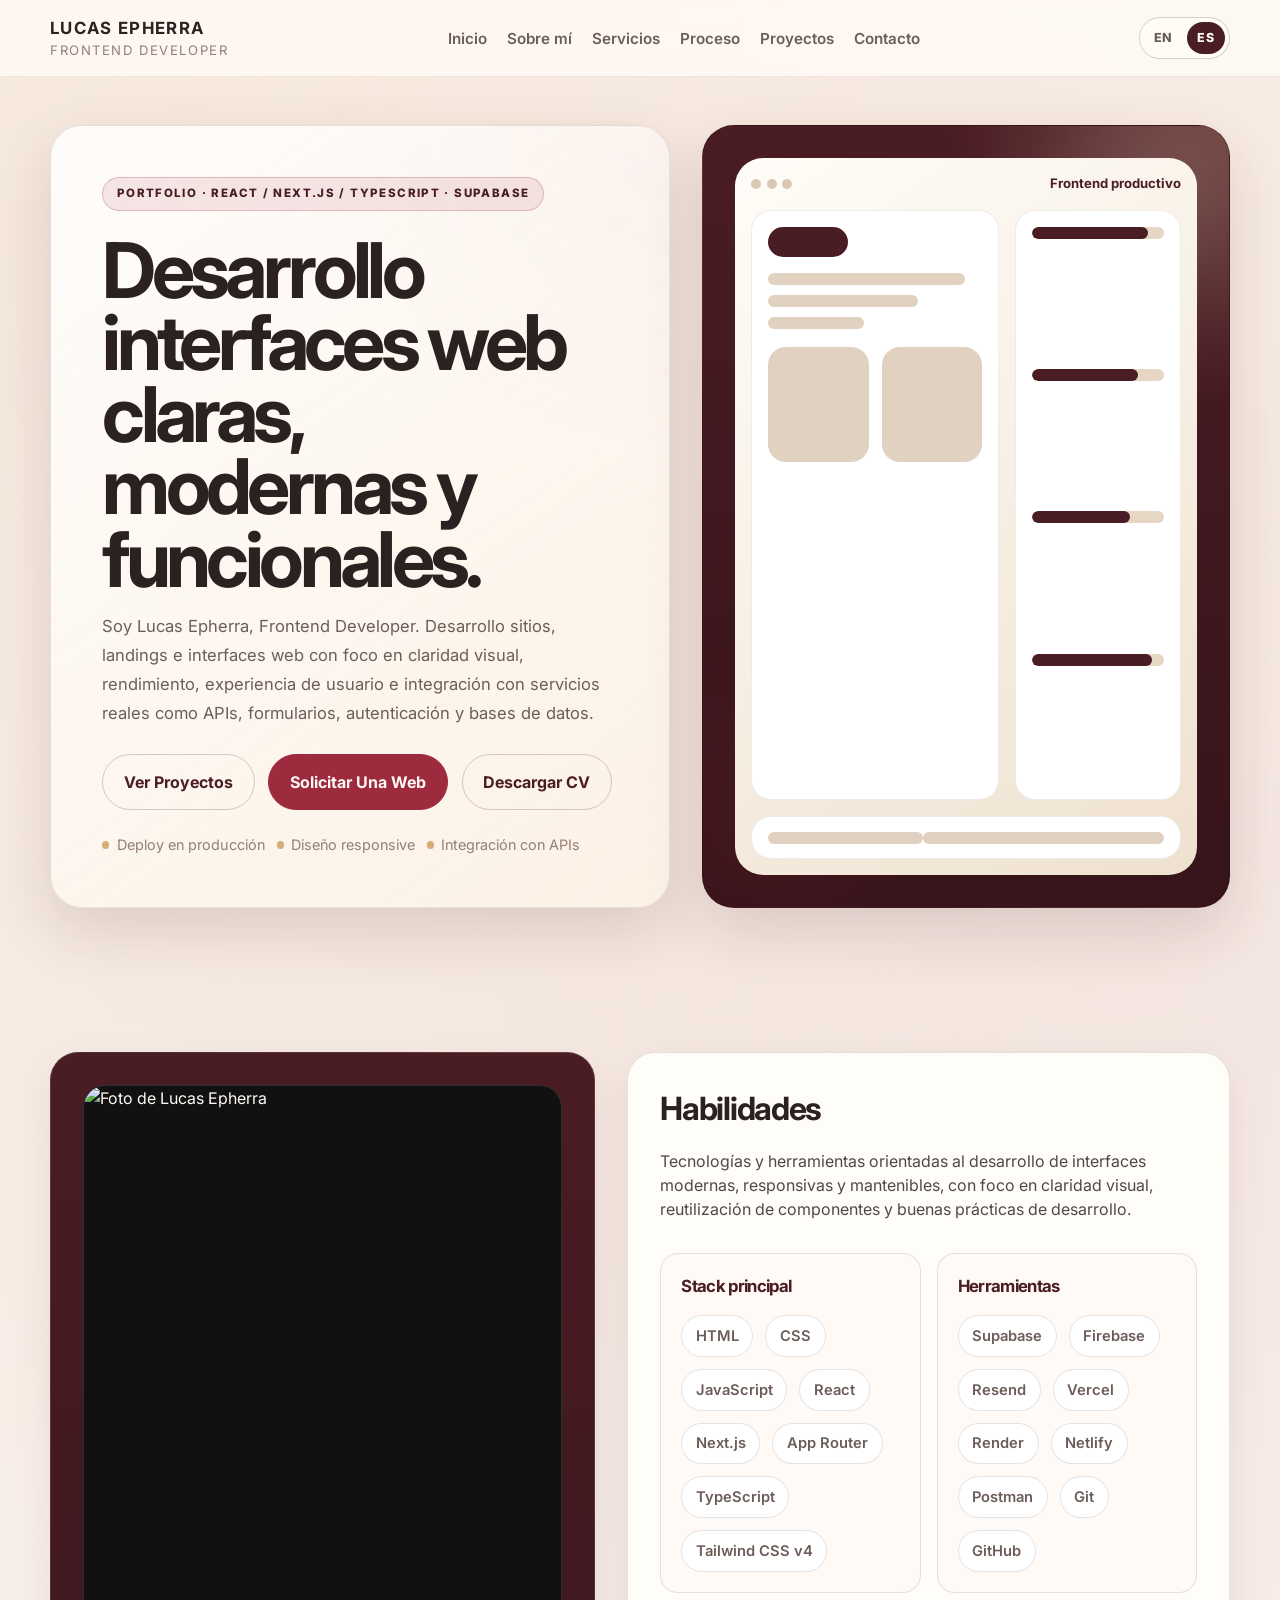
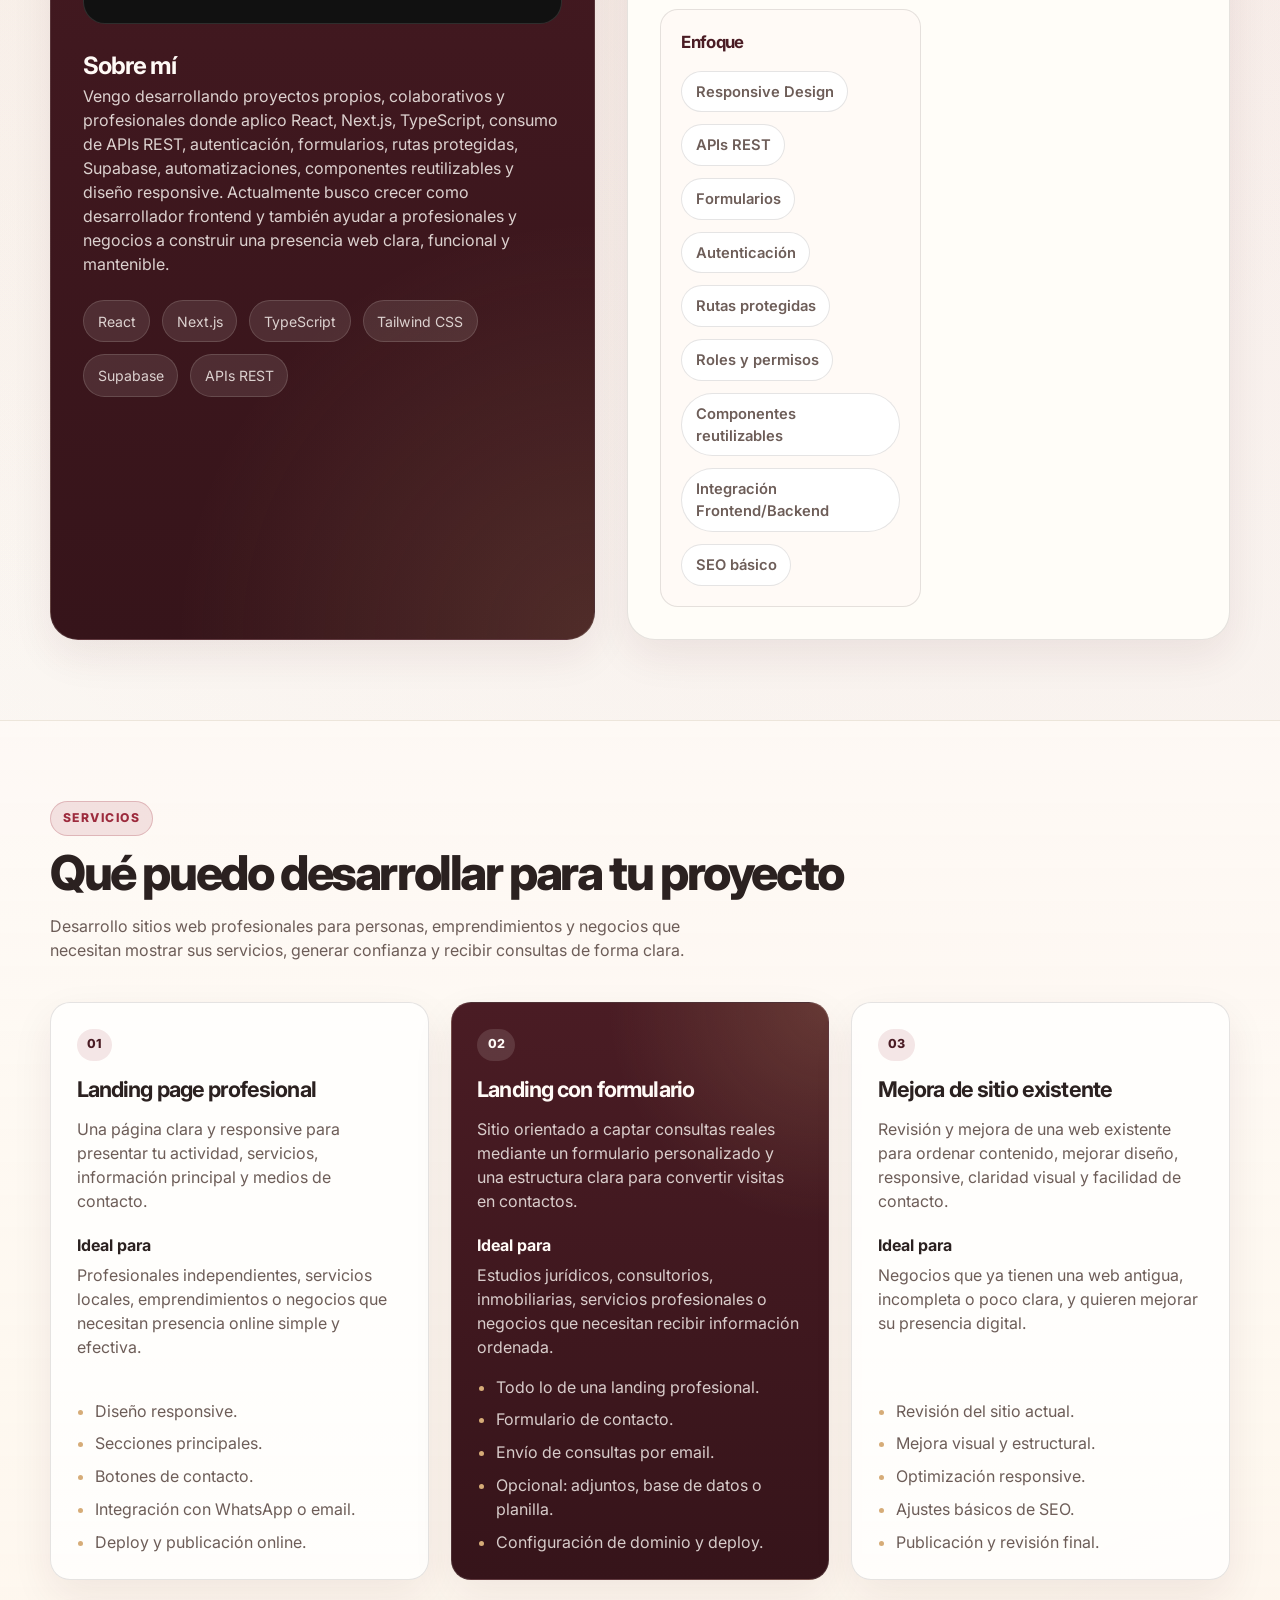
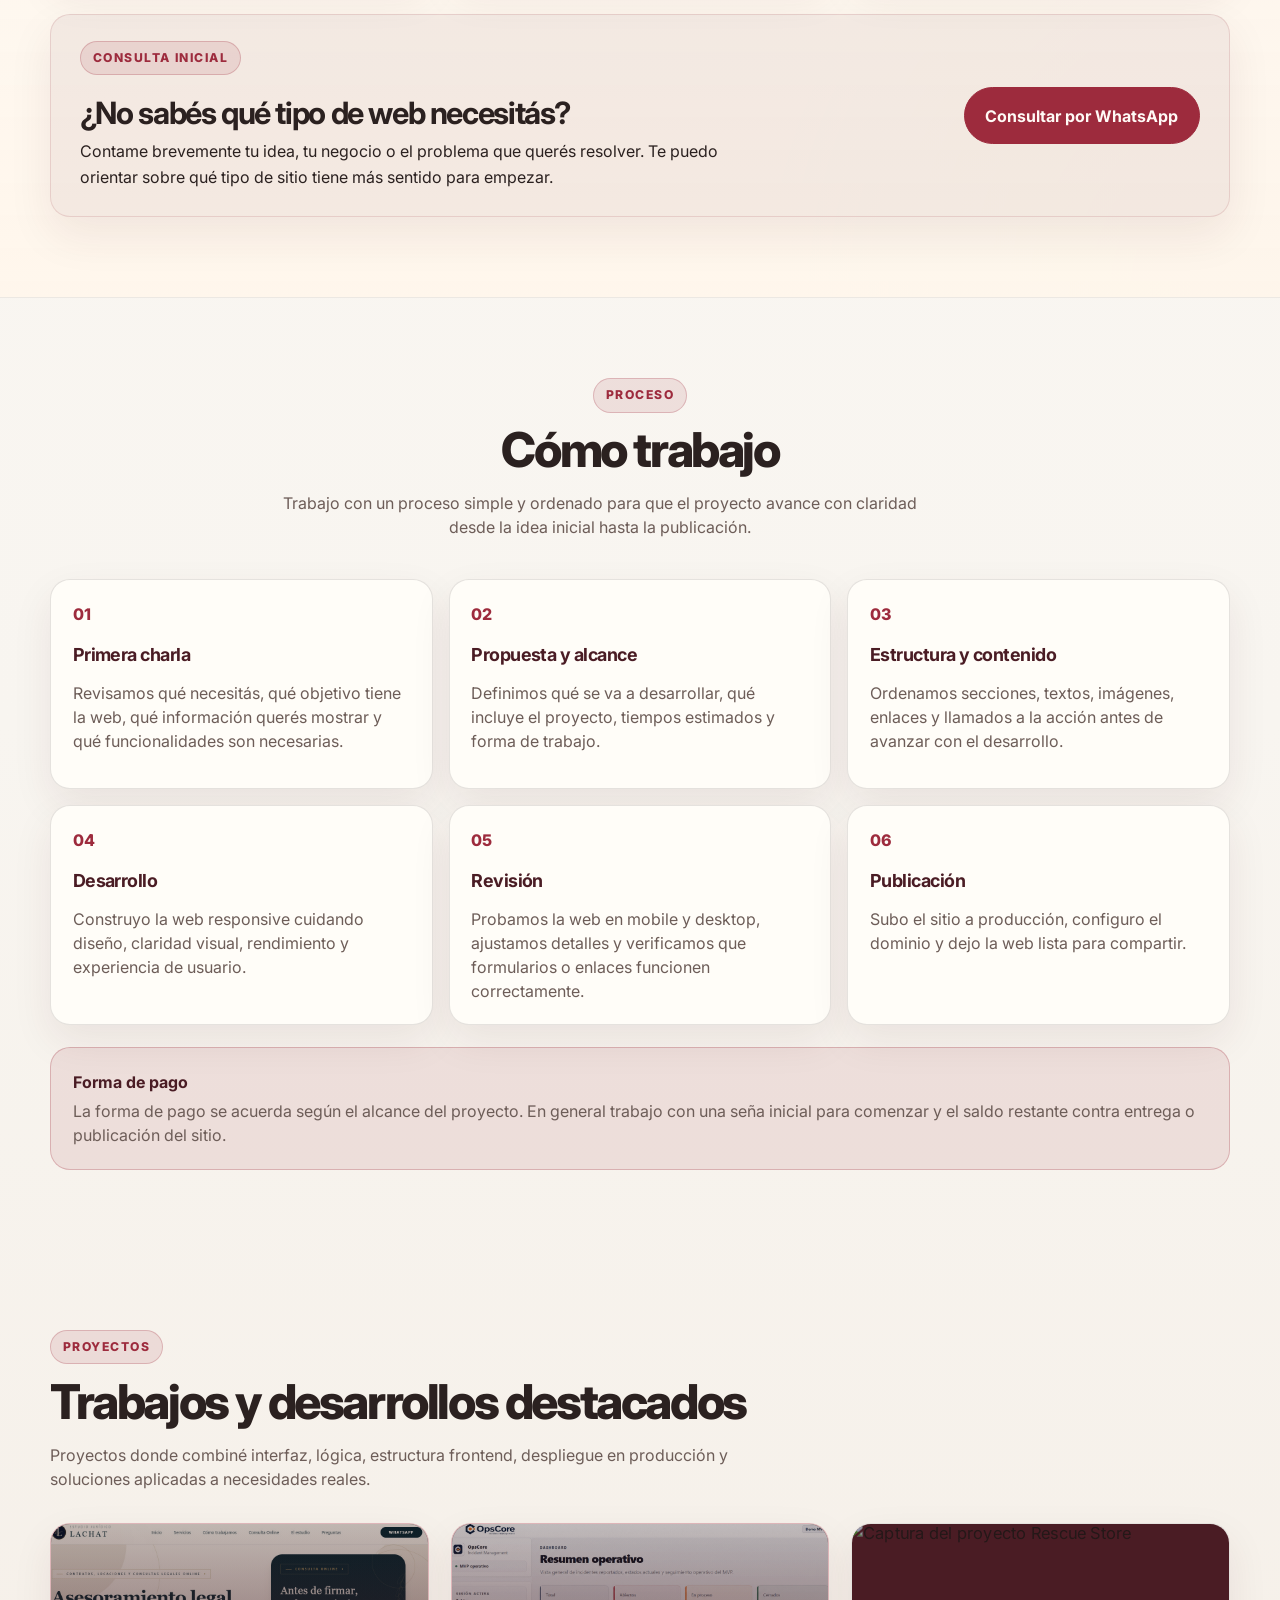
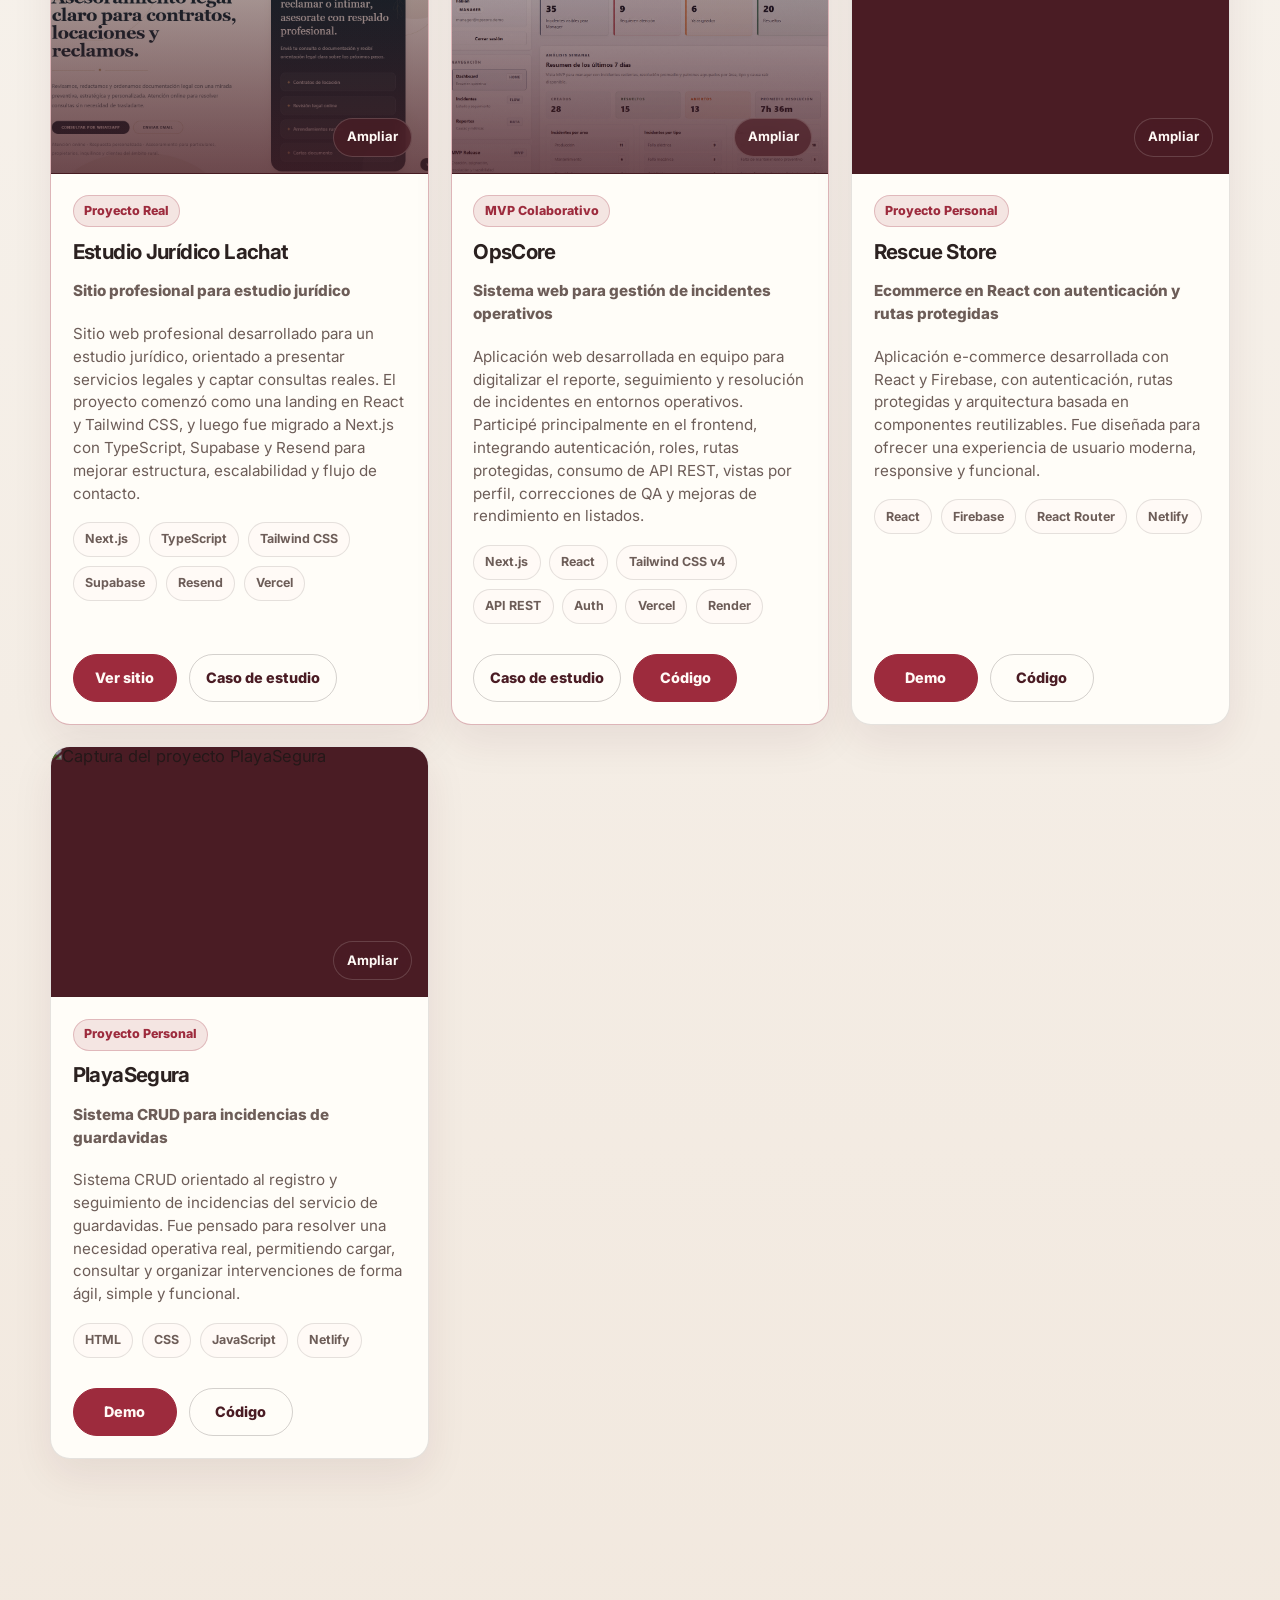
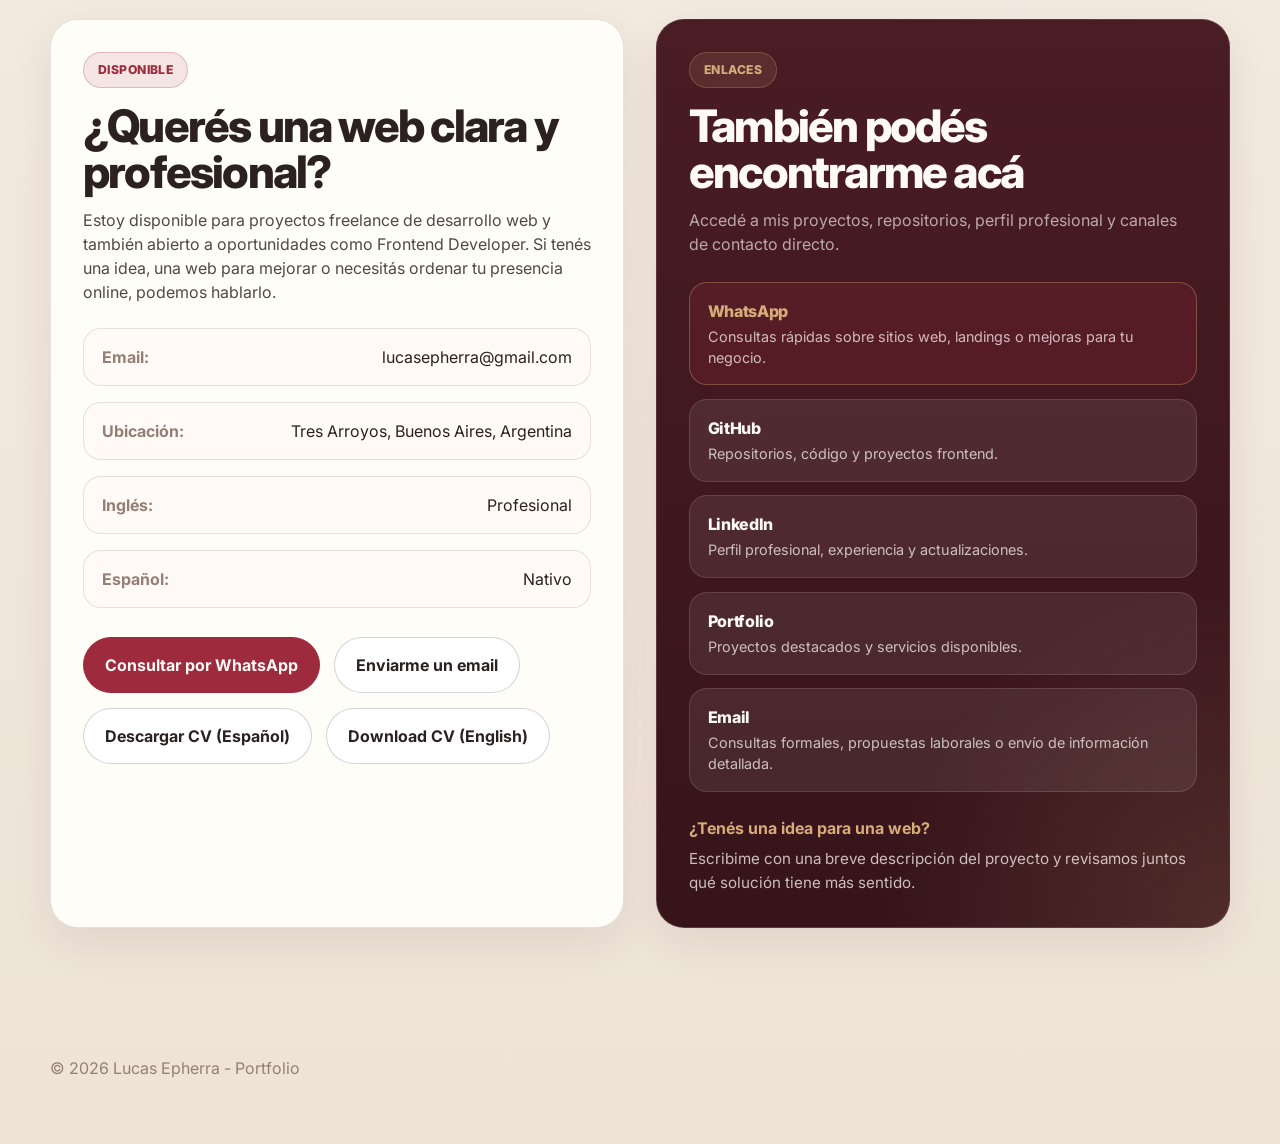
==== es/index.html @ 34fe3003 "bilingue" ====
<!doctype html>
<html lang="es">
  <head>
    <meta charset="UTF-8" />
    <meta name="viewport" content="width=device-width, initial-scale=1.0" />

    <title>Lucas Epherra | Frontend Developer</title>

    <meta
      name="description"
      content="Portfolio de Lucas Epherra, Frontend Developer especializado en React, Next.js, TypeScript, Tailwind CSS, Supabase, consumo de APIs y desarrollo de interfaces web profesionales, responsivas y funcionales."
    />
    <meta
      name="keywords"
      content="Lucas Epherra, frontend developer, desarrollo web, sitios web, React, Next.js, TypeScript, Tailwind CSS, Supabase, APIs REST, JavaScript, portfolio, web developer, OpsCore"
    />
    <meta name="author" content="Lucas Epherra" />
    <meta name="theme-color" content="#F8F5F0" />

    <link rel="canonical" href="https://www.lucasepherra.com.ar/es/" />
    <link rel="alternate" hreflang="en" href="https://www.lucasepherra.com.ar/" />
    <link rel="alternate" hreflang="es" href="https://www.lucasepherra.com.ar/es/" />

    <!-- Favicon -->
    <link rel="icon" type="image/x-icon" href="../assets/favicon/favicon.ico" />
    <link
      rel="icon"
      type="image/png"
      sizes="32x32"
      href="../assets/favicon/favicon-32x32.png"
    />
    <link rel="apple-touch-icon" href="../assets/favicon/apple-touch-icon.png" />

    <!-- Open Graph -->
    <meta property="og:type" content="website" />
    <meta property="og:title" content="Lucas Epherra | Frontend Developer" />
    <meta
      property="og:description"
      content="Portfolio frontend con proyectos reales, MVPs colaborativos, servicios de desarrollo web, React, Next.js, TypeScript, Tailwind CSS y Supabase."
    />
    <meta property="og:url" content="https://www.lucasepherra.com.ar/es/" />
    <meta
      property="og:image"
      content="https://www.lucasepherra.com.ar/assets/preview/portfolio-cover.jpg"
    />
    <meta property="og:image:width" content="1200" />
    <meta property="og:image:height" content="630" />
    <meta property="og:site_name" content="Lucas Epherra Portfolio" />
    <meta property="og:locale" content="es_AR" />

    <!-- Twitter -->
    <meta name="twitter:card" content="summary_large_image" />
    <meta name="twitter:title" content="Lucas Epherra | Frontend Developer" />
    <meta
      name="twitter:description"
      content="Portfolio frontend con proyectos reales, MVPs colaborativos, servicios de desarrollo web, React, Next.js, TypeScript, Tailwind CSS y Supabase."
    />
    <meta
      name="twitter:image"
      content="https://www.lucasepherra.com.ar/assets/preview/portfolio-cover.jpg"
    />

    <!-- Fonts and styles -->
    <link rel="preconnect" href="https://fonts.googleapis.com" />
    <link rel="preconnect" href="https://fonts.gstatic.com" crossorigin />
    <link
      href="https://fonts.googleapis.com/css2?family=Inter:wght@400;500;600;700;800&display=swap"
      rel="stylesheet"
    />
    <link rel="stylesheet" href="../css/style.css" />
  </head>

  <body>
    <header class="nav">
      <div class="container nav-inner">
        <a href="#home" class="brand" aria-label="Ir al inicio">
          <strong>LUCAS EPHERRA</strong>
          <span>Frontend Developer</span>
        </a>

        <button
          class="menu-btn"
          id="menuBtn"
          type="button"
          aria-label="Abrir menú de navegación"
          aria-controls="navLinks"
          aria-expanded="false"
          data-menu-label="Menú"
          data-close-label="Cerrar"
        >
          Menú
        </button>

        <nav aria-label="Navegación principal">
          <ul class="nav-links" id="navLinks">
            <li><a href="#home">Inicio</a></li>
            <li><a href="#about">Sobre mí</a></li>
            <li><a href="#services">Servicios</a></li>
            <li><a href="#process">Proceso</a></li>
            <li><a href="#projects">Proyectos</a></li>
            <li><a href="#contact">Contacto</a></li>
          </ul>
        </nav>

        <div class="language-switch" aria-label="Selector de idioma">
          <a href="../index.html" hreflang="en" lang="en">EN</a>
          <a class="is-active" href="./index.html" hreflang="es" lang="es" aria-current="page">ES</a>
        </div>
      </div>
    </header>

    <main>
      <section class="hero container" id="home">
        <div class="hero-grid">
          <article class="hero-copy fade-up">
            <span class="eyebrow"
              >Portfolio · React / Next.js / TypeScript · Supabase</span
            >

            <h1 class="hero-title">
              Desarrollo interfaces web claras, modernas y funcionales.
            </h1>

            <p class="hero-description">
              Soy Lucas Epherra, Frontend Developer. Desarrollo sitios,
              landings e interfaces web con foco en claridad visual,
              rendimiento, experiencia de usuario e integración con servicios
              reales como APIs, formularios, autenticación y bases de datos.
            </p>

            <div class="hero-actions" aria-label="Acciones principales">
              <a class="btn btn-outline" href="#projects">Ver Proyectos</a>
              <a
                class="btn btn-whatsapp"
                href="https://wa.me/542983659649?text=Hola%20Lucas%2C%20vi%20tu%20portfolio%20y%20quiero%20consultarte%20por%20una%20web."
                target="_blank"
                rel="noopener noreferrer"
                >Solicitar Una Web
              </a>
              <a
                class="btn btn-outline"
                href="../assets/cv/lucas-epherra-cv-english.pdf"
                target="_blank"
                rel="noopener noreferrer"
                download
              >
                Descargar CV
              </a>
            </div>

            <div class="hero-trust" aria-label="Datos destacados">
              <span>Deploy en producción</span>
              <span>Diseño responsive</span>
              <span>Integración con APIs</span>
            </div>
          </article>

          <aside class="hero-card fade-up" aria-hidden="true">
            <div class="mockup">
              <div class="mockup-top">
                <div class="dots">
                  <span></span>
                  <span></span>
                  <span></span>
                </div>
                <span class="mockup-label">Frontend productivo</span>
              </div>

              <div class="mockup-grid">
                <div class="mockup-panel">
                  <div class="mockup-chip"></div>
                  <div class="space-md"></div>
                  <div class="mockup-line long"></div>
                  <div class="space-sm"></div>
                  <div class="mockup-line mid"></div>
                  <div class="space-sm"></div>
                  <div class="mockup-line short"></div>

                  <div class="mockup-cards">
                    <div class="mockup-card"></div>
                    <div class="mockup-card"></div>
                  </div>
                </div>

                <div class="mockup-sidebar">
                  <div class="bar"><span style="width: 88%"></span></div>
                  <div class="bar"><span style="width: 80%"></span></div>
                  <div class="bar"><span style="width: 74%"></span></div>
                  <div class="bar"><span style="width: 91%"></span></div>
                </div>
              </div>

              <div class="mockup-footer">
                <div class="mockup-line short"></div>
                <div class="mockup-line mid"></div>
              </div>
            </div>
          </aside>
        </div>
      </section>

      <section class="section" id="about">
        <div class="container about-grid">
          <article class="card-dark fade-up">
            <div class="about-photo">
              <img
                src="../assets/profile.jpg"
                alt="Foto de Lucas Epherra"
                class="profile-image"
              />
            </div>

            <h2>Sobre mí</h2>

            <p>
              Vengo desarrollando proyectos propios, colaborativos y
              profesionales donde aplico React, Next.js, TypeScript, consumo de
              APIs REST, autenticación, formularios, rutas protegidas,
              Supabase, automatizaciones, componentes reutilizables y diseño
              responsive. Actualmente busco crecer como desarrollador frontend
              y también ayudar a profesionales y negocios a construir una
              presencia web clara, funcional y mantenible.
            </p>

            <div class="about-meta" aria-label="Tecnologías principales">
              <span class="pill">React</span>
              <span class="pill">Next.js</span>
              <span class="pill">TypeScript</span>
              <span class="pill">Tailwind CSS</span>
              <span class="pill">Supabase</span>
              <span class="pill">APIs REST</span>
            </div>
          </article>

          <article class="card-light fade-up">
            <h2 class="skills-title">Habilidades</h2>

            <p>
              Tecnologías y herramientas orientadas al desarrollo de interfaces
              modernas, responsivas y mantenibles, con foco en claridad visual,
              reutilización de componentes y buenas prácticas de desarrollo.
            </p>

            <div class="skills-section" id="skills">
              <div class="skills-grid">
                <div class="skills-card">
                  <h3>Stack principal</h3>

                  <div class="skills-tags">
                    <span>HTML</span>
                    <span>CSS</span>
                    <span>JavaScript</span>
                    <span>React</span>
                    <span>Next.js</span>
                    <span>App Router</span>
                    <span>TypeScript</span>
                    <span>Tailwind CSS v4</span>
                  </div>
                </div>

                <div class="skills-card">
                  <h3>Herramientas</h3>

                  <div class="skills-tags">
                    <span>Supabase</span>
                    <span>Firebase</span>
                    <span>Resend</span>
                    <span>Vercel</span>
                    <span>Render</span>
                    <span>Netlify</span>
                    <span>Postman</span>
                    <span>Git</span>
                    <span>GitHub</span>
                  </div>
                </div>

                <div class="skills-card">
                  <h3>Enfoque</h3>

                  <div class="skills-tags">
                    <span>Responsive Design</span>
                    <span>APIs REST</span>
                    <span>Formularios</span>
                    <span>Autenticación</span>
                    <span>Rutas protegidas</span>
                    <span>Roles y permisos</span>
                    <span>Componentes reutilizables</span>
                    <span>Integración Frontend/Backend</span>
                    <span>SEO básico</span>
                  </div>
                </div>
              </div>
            </div>
          </article>
        </div>
      </section>

      <section class="section section-soft" id="services">
        <div class="container fade-up">
          <div class="section-heading">
            <span class="section-kicker">Servicios</span>
            <h2 class="section-title">
              Qué puedo desarrollar para tu proyecto
            </h2>
            <p class="section-copy">
              Desarrollo sitios web profesionales para personas, emprendimientos
              y negocios que necesitan mostrar sus servicios, generar confianza
              y recibir consultas de forma clara.
            </p>
          </div>

          <div class="services-grid">
            <article class="service-card">
              <span class="service-number">01</span>
              <h3>Landing page profesional</h3>
              <p>
                Una página clara y responsive para presentar tu actividad,
                servicios, información principal y medios de contacto.
              </p>

              <div class="service-details">
                <strong>Ideal para</strong>
                <span>
                  Profesionales independientes, servicios locales,
                  emprendimientos o negocios que necesitan presencia online
                  simple y efectiva.
                </span>
              </div>

              <ul class="service-list">
                <li>Diseño responsive.</li>
                <li>Secciones principales.</li>
                <li>Botones de contacto.</li>
                <li>Integración con WhatsApp o email.</li>
                <li>Deploy y publicación online.</li>
              </ul>
            </article>

            <article class="service-card service-card-featured">
              <span class="service-number">02</span>
              <h3>Landing con formulario</h3>
              <p>
                Sitio orientado a captar consultas reales mediante un formulario
                personalizado y una estructura clara para convertir visitas en
                contactos.
              </p>

              <div class="service-details">
                <strong>Ideal para</strong>
                <span>
                  Estudios jurídicos, consultorios, inmobiliarias, servicios
                  profesionales o negocios que necesitan recibir información
                  ordenada.
                </span>
              </div>

              <ul class="service-list">
                <li>Todo lo de una landing profesional.</li>
                <li>Formulario de contacto.</li>
                <li>Envío de consultas por email.</li>
                <li>Opcional: adjuntos, base de datos o planilla.</li>
                <li>Configuración de dominio y deploy.</li>
              </ul>
            </article>

            <article class="service-card">
              <span class="service-number">03</span>
              <h3>Mejora de sitio existente</h3>
              <p>
                Revisión y mejora de una web existente para ordenar contenido,
                mejorar diseño, responsive, claridad visual y facilidad de
                contacto.
              </p>

              <div class="service-details">
                <strong>Ideal para</strong>
                <span>
                  Negocios que ya tienen una web antigua, incompleta o poco
                  clara, y quieren mejorar su presencia digital.
                </span>
              </div>

              <ul class="service-list">
                <li>Revisión del sitio actual.</li>
                <li>Mejora visual y estructural.</li>
                <li>Optimización responsive.</li>
                <li>Ajustes básicos de SEO.</li>
                <li>Publicación y revisión final.</li>
              </ul>
            </article>
            <div class="services-cta-panel">
              <div>
                <span class="section-kicker">Consulta inicial</span>

                <h3>¿No sabés qué tipo de web necesitás?</h3>

                <p>
                  Contame brevemente tu idea, tu negocio o el problema que
                  querés resolver. Te puedo orientar sobre qué tipo de sitio
                  tiene más sentido para empezar.
                </p>
              </div>

              <a
                class="btn btn-whatsapp"
                href="https://wa.me/542983659649?text=Hola%20Lucas%2C%20vi%20tu%20portfolio%20y%20quiero%20consultarte%20por%20una%20web."
                target="_blank"
                rel="noopener noreferrer"
              >
                Consultar por WhatsApp
              </a>
            </div>
          </div>
        </div>
      </section>

      <section class="section" id="process">
        <div class="container fade-up">
          <div class="section-heading section-heading-center">
            <span class="section-kicker">Proceso</span>
            <h2 class="section-title">Cómo trabajo</h2>
            <p class="section-copy">
              Trabajo con un proceso simple y ordenado para que el proyecto
              avance con claridad desde la idea inicial hasta la publicación.
            </p>
          </div>

          <div class="process-grid">
            <article class="process-card">
              <span>01</span>
              <h3>Primera charla</h3>
              <p>
                Revisamos qué necesitás, qué objetivo tiene la web, qué
                información querés mostrar y qué funcionalidades son necesarias.
              </p>
            </article>

            <article class="process-card">
              <span>02</span>
              <h3>Propuesta y alcance</h3>
              <p>
                Definimos qué se va a desarrollar, qué incluye el proyecto,
                tiempos estimados y forma de trabajo.
              </p>
            </article>

            <article class="process-card">
              <span>03</span>
              <h3>Estructura y contenido</h3>
              <p>
                Ordenamos secciones, textos, imágenes, enlaces y llamados a la
                acción antes de avanzar con el desarrollo.
              </p>
            </article>

            <article class="process-card">
              <span>04</span>
              <h3>Desarrollo</h3>
              <p>
                Construyo la web responsive cuidando diseño, claridad visual,
                rendimiento y experiencia de usuario.
              </p>
            </article>

            <article class="process-card">
              <span>05</span>
              <h3>Revisión</h3>
              <p>
                Probamos la web en mobile y desktop, ajustamos detalles y
                verificamos que formularios o enlaces funcionen correctamente.
              </p>
            </article>

            <article class="process-card">
              <span>06</span>
              <h3>Publicación</h3>
              <p>
                Subo el sitio a producción, configuro el dominio y dejo la web
                lista para compartir.
              </p>
            </article>
          </div>

          <aside class="payment-note">
            <strong>Forma de pago</strong>
            <p>
              La forma de pago se acuerda según el alcance del proyecto. En
              general trabajo con una seña inicial para comenzar y el saldo
              restante contra entrega o publicación del sitio.
            </p>
          </aside>
        </div>
      </section>

      <section class="section" id="projects">
        <div class="container fade-up">
          <div class="projects-top projects-top--simple">
            <div>
              <span class="section-kicker">Proyectos</span>
              <h2 class="section-title">Trabajos y desarrollos destacados</h2>

              <p class="section-copy">
                Proyectos donde combiné interfaz, lógica, estructura frontend,
                despliegue en producción y soluciones aplicadas a necesidades
                reales.
              </p>
            </div>
          </div>

          <div class="projects-grid" id="projectsGrid">
            <article class="project-card project-card-featured">
              <div
                class="project-thumb"
                data-full="../assets/projects/estudio-lachat.jpg"
                data-title="Estudio Jurídico Lachat"
                role="button"
                tabindex="0"
                aria-label="Ampliar captura del sitio Estudio Jurídico Lachat"
              >
                <img
                  src="../assets/projects/estudio-lachat.jpg"
                  alt="Captura del sitio web Estudio Jurídico Lachat"
                  class="project-image"
                />
                <span class="project-preview-hint">Ampliar</span>
              </div>

              <div class="project-content">
                <span class="project-tag">Proyecto Real</span>

                <h3>Estudio Jurídico Lachat</h3>

                <p class="project-subtitle">
                  Sitio profesional para estudio jurídico
                </p>

                <p>
                  Sitio web profesional desarrollado para un estudio jurídico,
                  orientado a presentar servicios legales y captar consultas
                  reales. El proyecto comenzó como una landing en React y
                  Tailwind CSS, y luego fue migrado a Next.js con TypeScript,
                  Supabase y Resend para mejorar estructura, escalabilidad y
                  flujo de contacto.
                </p>

                <div class="project-stack">
                  <span>Next.js</span>
                  <span>TypeScript</span>
                  <span>Tailwind CSS</span>
                  <span>Supabase</span>
                  <span>Resend</span>
                  <span>Vercel</span>
                </div>

                <div class="project-actions">
                  <a
                    class="project-link project-link--primary"
                    href="https://www.estudiolachat.com.ar/"
                    target="_blank"
                    rel="noopener noreferrer"
                  >
                    Ver sitio
                  </a>

                  <a
                    class="project-link"
                    href="./projects/estudio-lachat.html"
                  >
                    Caso de estudio
                  </a>
                </div>
              </div>
            </article>

            <article class="project-card project-card-featured">
              <div
                class="project-thumb"
                data-full="../assets/projects/opscore.jpg"
                data-title="OpsCore"
                role="button"
                tabindex="0"
                aria-label="Ampliar captura del proyecto OpsCore"
              >
                <img
                  src="../assets/projects/opscore.jpg"
                  alt="Captura del sistema web OpsCore"
                  class="project-image"
                />
                <span class="project-preview-hint">Ampliar</span>
              </div>

              <div class="project-content">
                <span class="project-tag">MVP Colaborativo</span>

                <h3>OpsCore</h3>

                <p class="project-subtitle">
                  Sistema web para gestión de incidentes operativos
                </p>

                <p>
                  Aplicación web desarrollada en equipo para digitalizar el
                  reporte, seguimiento y resolución de incidentes en entornos
                  operativos. Participé principalmente en el frontend,
                  integrando autenticación, roles, rutas protegidas, consumo de
                  API REST, vistas por perfil, correcciones de QA y mejoras de
                  rendimiento en listados.
                </p>

                <div class="project-stack">
                  <span>Next.js</span>
                  <span>React</span>
                  <span>Tailwind CSS v4</span>
                  <span>API REST</span>
                  <span>Auth</span>
                  <span>Vercel</span>
                  <span>Render</span>
                </div>

                <div class="project-actions">
                  <a class="project-link" href="./projects/opscore.html">
                    Caso de estudio
                  </a>

                  <a
                    class="project-link project-link--primary"
                    href="https://github.com/No-Country-simulation/S04-26-Equipo-19-Web-App-Development"
                    target="_blank"
                    rel="noopener noreferrer"
                  >
                    Código
                  </a>
                </div>
              </div>
            </article>

            <article class="project-card">
              <div
                class="project-thumb"
                data-full="../assets/projects/rescue-store.jpg"
                data-title="Rescue Store"
                role="button"
                tabindex="0"
                aria-label="Ampliar captura del proyecto Rescue Store"
              >
                <img
                  src="../assets/projects/rescue-store.jpg"
                  alt="Captura del proyecto Rescue Store"
                  class="project-image"
                />
                <span class="project-preview-hint">Ampliar</span>
              </div>

              <div class="project-content">
                <span class="project-tag">Proyecto Personal</span>

                <h3>Rescue Store</h3>

                <p class="project-subtitle">
                  Ecommerce en React con autenticación y rutas protegidas
                </p>

                <p>
                  Aplicación e-commerce desarrollada con React y Firebase, con
                  autenticación, rutas protegidas y arquitectura basada en
                  componentes reutilizables. Fue diseñada para ofrecer una
                  experiencia de usuario moderna, responsive y funcional.
                </p>

                <div class="project-stack">
                  <span>React</span>
                  <span>Firebase</span>
                  <span>React Router</span>
                  <span>Netlify</span>
                </div>

                <div class="project-actions">
                  <a
                    class="project-link project-link--primary"
                    href="https://rescue-store.netlify.app/"
                    target="_blank"
                    rel="noopener noreferrer"
                  >
                    Demo
                  </a>

                  <a
                    class="project-link"
                    href="https://github.com/Lucas-Epherra/rescue-store"
                    target="_blank"
                    rel="noopener noreferrer"
                  >
                    Código
                  </a>
                </div>
              </div>
            </article>

            <article class="project-card">
              <div
                class="project-thumb"
                data-full="../assets/projects/playa-segura.jpg"
                data-title="PlayaSegura"
                role="button"
                tabindex="0"
                aria-label="Ampliar captura del proyecto PlayaSegura"
              >
                <img
                  src="../assets/projects/playa-segura.jpg"
                  alt="Captura del proyecto PlayaSegura"
                  class="project-image"
                />
                <span class="project-preview-hint">Ampliar</span>
              </div>

              <div class="project-content">
                <span class="project-tag">Proyecto Personal</span>

                <h3>PlayaSegura</h3>

                <p class="project-subtitle">
                  Sistema CRUD para incidencias de guardavidas
                </p>

                <p>
                  Sistema CRUD orientado al registro y seguimiento de
                  incidencias del servicio de guardavidas. Fue pensado para
                  resolver una necesidad operativa real, permitiendo cargar,
                  consultar y organizar intervenciones de forma ágil, simple y
                  funcional.
                </p>

                <div class="project-stack">
                  <span>HTML</span>
                  <span>CSS</span>
                  <span>JavaScript</span>
                  <span>Netlify</span>
                </div>

                <div class="project-actions">
                  <a
                    class="project-link project-link--primary"
                    href="https://playa-segura.netlify.app/"
                    target="_blank"
                    rel="noopener noreferrer"
                  >
                    Demo
                  </a>

                  <a
                    class="project-link"
                    href="https://github.com/Lucas-Epherra/Crud-PlayaSegura-Epherra"
                    target="_blank"
                    rel="noopener noreferrer"
                  >
                    Código
                  </a>
                </div>
              </div>
            </article>
          </div>
        </div>
      </section>

      <section class="section section-cta" id="contact">
        <div class="container contact-grid">
          <article class="card-light fade-up">
            <span class="contact-badge">Disponible</span>

            <h2 class="section-title section-title-small">
              ¿Querés una web clara y profesional?
            </h2>

            <p class="contact-copy-light">
              Estoy disponible para proyectos freelance de desarrollo web y
              también abierto a oportunidades como Frontend Developer. Si tenés
              una idea, una web para mejorar o necesitás ordenar tu presencia
              online, podemos hablarlo.
            </p>

            <div class="contact-list">
              <div class="contact-item">
                <span>Email:</span>
                <span>lucasepherra@gmail.com</span>
              </div>

              <div class="contact-item">
                <span>Ubicación:</span>
                <span>Tres Arroyos, Buenos Aires, Argentina</span>
              </div>

              <div class="contact-item">
                <span>Inglés:</span>
                <span>Profesional</span>
              </div>

              <div class="contact-item">
                <span>Español:</span>
                <span>Nativo</span>
              </div>
            </div>

            <div class="contact-cta-group">
              <a
                class="btn btn-primary"
                href="https://wa.me/542983659649?text=Hola%20Lucas%2C%20vi%20tu%20portfolio%20y%20quiero%20consultarte%20por%20una%20web."
                target="_blank"
                rel="noopener noreferrer"
              >
                Consultar por WhatsApp
              </a>

              <a
                class="btn btn-light-section"
                href="mailto:lucasepherra@gmail.com"
              >
                Enviarme un email
              </a>

              <a
                href="../assets/cv/lucas-epherra-cv.pdf"
                class="btn btn-light-section"
                target="_blank"
                rel="noopener noreferrer"
                download
              >
                Descargar CV (Español)
              </a>

              <a
                href="../assets/cv/lucas-epherra-cv-english.pdf"
                class="btn btn-light-section"
                target="_blank"
                rel="noopener noreferrer"
                download
              >
                Download CV (English)
              </a>
            </div>
          </article>

          <article class="card-dark contact-links-card fade-up">
            <span class="contact-badge contact-badge--dark">Enlaces</span>

            <h2 class="section-title section-title-small">
              También podés encontrarme acá
            </h2>

            <p class="section-copy section-copy-reset">
              Accedé a mis proyectos, repositorios, perfil profesional y canales
              de contacto directo.
            </p>

            <div class="contact-link-list" aria-label="Enlaces profesionales">
              <a
                class="contact-link-item contact-link-item--whatsapp"
                href="https://wa.me/542983659649?text=Hola%20Lucas%2C%20vi%20tu%20portfolio%20y%20quiero%20consultarte%20por%20una%20web."
                target="_blank"
                rel="noopener noreferrer"
              >
                <span>WhatsApp</span>
                <small
                  >Consultas rápidas sobre sitios web, landings o mejoras para
                  tu negocio.</small
                >
              </a>

              <a
                class="contact-link-item"
                href="https://github.com/Lucas-Epherra"
                target="_blank"
                rel="noopener noreferrer"
              >
                <span>GitHub</span>
                <small>Repositorios, código y proyectos frontend.</small>
              </a>

              <a
                class="contact-link-item"
                href="https://www.linkedin.com/in/lucas-epherra/"
                target="_blank"
                rel="noopener noreferrer"
              >
                <span>LinkedIn</span>
                <small
                  >Perfil profesional, experiencia y actualizaciones.</small
                >
              </a>

              <a
                class="contact-link-item"
                href="https://www.lucasepherra.com.ar/"
                target="_blank"
                rel="noopener noreferrer"
              >
                <span>Portfolio</span>
                <small>Proyectos destacados y servicios disponibles.</small>
              </a>

              <a class="contact-link-item" href="mailto:lucasepherra@gmail.com">
                <span>Email</span>
                <small
                  >Consultas formales, propuestas laborales o envío de
                  información detallada.</small
                >
              </a>
            </div>

            <div class="contact-note">
              <strong>¿Tenés una idea para una web?</strong>
              <span>
                Escribime con una breve descripción del proyecto y revisamos
                juntos qué solución tiene más sentido.
              </span>
            </div>
          </article>
        </div>
      </section>
    </main>

    <div class="image-modal" id="imageModal" aria-hidden="true">
      <div class="image-modal-backdrop" id="imageModalBackdrop"></div>

      <div
        class="image-modal-content"
        role="dialog"
        aria-modal="true"
        aria-labelledby="imageModalTitle"
      >
        <button
          class="image-modal-close"
          id="imageModalClose"
          type="button"
          aria-label="Cerrar imagen"
        >
          ×
        </button>

        <p class="image-modal-title" id="imageModalTitle"></p>

        <img src="" alt="" class="image-modal-img" id="imageModalImg" />
      </div>
    </div>

    <footer class="footer">
      <div class="container">
        <p>© <span id="currentYear"></span> Lucas Epherra - Portfolio</p>
      </div>
    </footer>

    <script src="../js/app.js"></script>
  </body>
</html>
---- css/style.css ----
:root {
  --bg-base: #f8f5f0;
  --text-main: #2b2120;
  --surface-dark: #4a1c24;
  --accent-ruby: #9d2b3d;
  --accent-ochre: #d6ac78;

  --bg: var(--bg-base);
  --bg-soft: #fffaf6;
  --panel: #fffdf8;
  --panel-warm: #fff7ec;
  --ink: var(--text-main);
  --ink-soft: #6d5d58;
  --muted: #947f76;
  --brand: var(--surface-dark);
  --brand-soft: #5c2630;
  --accent: var(--accent-ruby);
  --accent-hover: #b33a4f;
  --accent-support: var(--accent-ochre);
  --accent-soft: rgba(157, 43, 61, 0.11);
  --ochre-soft: rgba(214, 172, 120, 0.18);
  --line: rgba(43, 33, 32, 0.12);
  --line-strong: rgba(43, 33, 32, 0.2);
  --white-panel: var(--panel);
  --white-panel-text: var(--text-main);
  --shadow: 0 24px 60px rgba(74, 28, 36, 0.14);
  --shadow-soft: 0 16px 40px rgba(74, 28, 36, 0.08);
  --radius: 28px;
  --radius-sm: 20px;
  --max-width: 1180px;
}

* {
  margin: 0;
  padding: 0;
  box-sizing: border-box;
}

html {
  scroll-behavior: smooth;
}

body {
  font-family: "Inter", sans-serif;
  background:
    radial-gradient(
      circle at top left,
      rgba(214, 172, 120, 0.18),
      transparent 30%
    ),
    radial-gradient(
      circle at 88% 12%,
      rgba(157, 43, 61, 0.08),
      transparent 28%
    ),
    linear-gradient(180deg, #fffaf6 0%, var(--bg-base) 52%, #efe3d7 100%);
  color: var(--ink);
  line-height: 1.5;
}

img {
  max-width: 100%;
}

a {
  color: inherit;
  text-decoration: none;
}

button,
a {
  -webkit-tap-highlight-color: transparent;
}

button,
input,
textarea,
select {
  font: inherit;
}

.container {
  width: min(100% - 2rem, var(--max-width));
  margin: 0 auto;
}

.section {
  padding: 5rem 0;
}

.section-soft {
  background:
    linear-gradient(
      180deg,
      rgba(255, 250, 246, 0.8),
      rgba(255, 247, 236, 0.94)
    ),
    radial-gradient(
      circle at bottom right,
      rgba(157, 43, 61, 0.1),
      transparent 30%
    );
  border-block: 1px solid rgba(28, 26, 23, 0.08);
}

.section-cta {
  padding-bottom: 6rem;
}

.section-heading {
  margin-bottom: 2.5rem;
}

.section-heading-center {
  max-width: 760px;
  margin-inline: auto;
  text-align: center;
}

.section-kicker {
  display: inline-flex;
  width: fit-content;
  margin-bottom: 0.85rem;
  padding: 0.45rem 0.75rem;
  border: 1px solid rgba(157, 43, 61, 0.24);
  border-radius: 999px;
  color: var(--accent-ruby);
  background: var(--accent-soft);
  font-size: 0.76rem;
  font-weight: 800;
  letter-spacing: 0.12em;
  text-transform: uppercase;
}

.section-title {
  font-size: clamp(2rem, 5vw, 3rem);
  font-weight: 800;
  letter-spacing: -0.05em;
  line-height: 1.02;
  margin-bottom: 1rem;
  color: var(--ink);
}

.section-title-small {
  font-size: clamp(2rem, 4vw, 2.8rem);
  margin-bottom: 0.8rem;
}

.section-copy {
  max-width: 680px;
  color: var(--ink-soft);
  margin-bottom: 2.5rem;
}

.section-heading .section-copy,
.projects-top .section-copy {
  margin-bottom: 0;
}

.section-copy-reset {
  margin-bottom: 0;
}

.contact-copy-light {
  color: rgba(22, 21, 19, 0.72);
  max-width: 56ch;
}

.space-sm {
  height: 0.65rem;
}

.space-md {
  height: 1rem;
}

.nav {
  position: sticky;
  top: 0;
  z-index: 100;
  border-bottom: 1px solid rgba(28, 26, 23, 0.08);
  background: rgba(255, 250, 246, 0.82);
  backdrop-filter: blur(16px);
}

.nav-inner {
  min-height: 76px;
  display: flex;
  align-items: center;
  justify-content: space-between;
  gap: 1rem;
}

.brand {
  display: flex;
  flex-direction: column;
}

.brand strong {
  font-size: 1.05rem;
  letter-spacing: 0.08em;
  color: var(--ink);
}

.brand span {
  color: var(--muted);
  font-size: 0.82rem;
  text-transform: uppercase;
  letter-spacing: 0.12em;
}

.nav-links {
  display: flex;
  align-items: center;
  gap: 1.25rem;
  list-style: none;
}

.nav-links a {
  color: var(--ink-soft);
  font-size: 0.95rem;
  font-weight: 600;
  transition: color 0.25s ease;
}

.nav-links a:hover,
.nav-links a:focus-visible {
  color: var(--brand);
}

.menu-btn {
  display: none;
  border: 1px solid var(--line-strong);
  background: var(--panel);
  color: var(--ink);
  border-radius: 999px;
  padding: 0.7rem 1rem;
  cursor: pointer;
}

.eyebrow {
  display: inline-flex;
  align-items: center;
  gap: 0.5rem;
  padding: 0.45rem 0.85rem;
  border-radius: 999px;
  border: 1px solid rgba(157, 43, 61, 0.24);
  color: var(--brand);
  background: rgba(157, 43, 61, 0.1);
  text-transform: uppercase;
  letter-spacing: 0.12em;
  font-size: 0.72rem;
  font-weight: 800;
  margin-bottom: 1.5rem;
}

.hero {
  min-height: calc(100vh - 76px);
  display: grid;
  align-items: center;
  padding: 3rem 0 4rem;
}

.hero-grid {
  display: grid;
  grid-template-columns: 1.08fr 0.92fr;
  gap: 2rem;
  align-items: stretch;
}

.hero-copy,
.hero-card {
  border: 1px solid rgba(28, 26, 23, 0.1);
  border-radius: 32px;
  box-shadow: var(--shadow);
}

.hero-copy {
  position: relative;
  overflow: hidden;
  padding: clamp(2.2rem, 4vw, 3.2rem);
  background:
    linear-gradient(
      145deg,
      rgba(255, 255, 255, 0.86),
      rgba(255, 246, 232, 0.7)
    ),
    radial-gradient(
      circle at top right,
      rgba(157, 43, 61, 0.16),
      transparent 34%
    );
}

.hero-title {
  max-width: 11ch;
  margin: 0 0 1rem;
  color: var(--ink);
  font-size: clamp(3rem, 6vw, 5rem);
  line-height: 0.94;
  letter-spacing: -0.06em;
}

.hero-description {
  max-width: 60ch;
  margin: 0 0 1.6rem;
  color: var(--ink-soft);
  font-size: 1.04rem;
  line-height: 1.75;
}

.hero-actions {
  display: flex;
  flex-wrap: wrap;
  gap: 0.85rem;
  margin-top: 1.25rem;
}

.hero-trust {
  display: flex;
  flex-wrap: wrap;
  gap: 0.75rem;
  margin-top: 1.5rem;
  color: var(--muted);
  font-size: 0.9rem;
}

.hero-trust span {
  display: inline-flex;
  align-items: center;
  gap: 0.45rem;
}

.hero-trust span::before {
  content: "";
  width: 0.45rem;
  height: 0.45rem;
  border-radius: 50%;
  background: var(--accent-ochre);
}

.hero-card {
  overflow: hidden;
  position: relative;
  min-height: 420px;
  background:
    radial-gradient(
      circle at top right,
      rgba(214, 172, 120, 0.22),
      transparent 30%
    ),
    linear-gradient(180deg, var(--surface-dark) 0%, #36141a 100%);
  padding: 3rem 3rem 2.5rem;
}

.hero-card::before,
.hero-card::after {
  content: "";
  position: absolute;
  border-radius: 50%;
  filter: blur(70px);
  opacity: 0.22;
}

.hero-card::before {
  width: 180px;
  height: 180px;
  background: var(--panel);
  top: -30px;
  right: -20px;
}

.hero-card::after {
  width: 160px;
  height: 160px;
  background: var(--accent);
  bottom: 10px;
  left: -20px;
}

.btn {
  display: inline-flex;
  align-items: center;
  justify-content: center;
  min-height: 46px;
  border: 1px solid var(--line-strong);
  border-radius: 999px;
  padding: 0.95rem 1.3rem;
  font-weight: 700;
  transition:
    transform 0.2s ease,
    border-color 0.2s ease,
    background 0.2s ease,
    color 0.2s ease;
}

.btn:hover,
.btn:focus-visible {
  transform: translateY(-2px);
  border-color: rgba(74, 28, 36, 0.34);
}

.btn-primary {
  background: var(--accent-ruby);
  color: #fffaf6;
  border-color: var(--accent-ruby);
}

.btn-primary:hover,
.btn-primary:focus-visible {
  background: var(--accent-hover);
  color: #ffffff;
}

.btn-secondary {
  background: var(--accent-ochre);
  color: var(--text-main);
  border-color: var(--accent-ochre);
}

.btn-secondary:hover,
.btn-secondary:focus-visible {
  background: #e1ba86;
}

.btn-outline {
  background: transparent;
  color: var(--surface-dark);
  border-color: rgba(74, 28, 36, 0.22);
}

.btn-outline:hover,
.btn-outline:focus-visible {
  color: var(--brand);
  background: rgba(74, 28, 36, 0.06);
}

.btn-light-section {
  background: #ffffff;
  color: var(--ink);
  border: 1px solid rgba(22, 21, 19, 0.18);
}

.btn-light-section:hover,
.btn-light-section:focus-visible {
  background: var(--brand);
  color: #ffffff;
  border-color: var(--brand);
}

.mockup {
  position: absolute;
  inset: 2rem;
  border-radius: 28px;
  background: linear-gradient(145deg, var(--panel), #efe1cf);
  padding: 1rem;
  color: var(--ink);
  display: grid;
  grid-template-rows: auto 1fr auto;
  gap: 1rem;
  z-index: 1;
}

.mockup-top {
  display: flex;
  justify-content: space-between;
  align-items: center;
  color: var(--ink-soft);
  font-size: 0.82rem;
}

.mockup-label {
  font-weight: 700;
  color: var(--brand);
}

.dots {
  display: flex;
  gap: 0.35rem;
}

.dots span {
  width: 10px;
  height: 10px;
  border-radius: 50%;
  background: #d8c8b8;
}

.mockup-grid {
  display: grid;
  grid-template-columns: 1.2fr 0.8fr;
  gap: 1rem;
}

.mockup-panel,
.mockup-sidebar,
.mockup-footer {
  background: #ffffff;
  border-radius: 20px;
  border: 1px solid rgba(22, 21, 19, 0.08);
}

.mockup-panel,
.mockup-sidebar {
  padding: 1rem;
}

.mockup-sidebar {
  display: grid;
  gap: 0.8rem;
}

.mockup-line,
.mockup-chip,
.mockup-card,
.bar {
  border-radius: 999px;
  background: #e0d1c1;
}

.mockup-line {
  height: 12px;
}

.mockup-line.short {
  width: 45%;
}

.mockup-line.mid {
  width: 70%;
}

.mockup-line.long {
  width: 92%;
}

.mockup-chip {
  width: 80px;
  height: 30px;
  background: var(--brand);
}

.mockup-cards {
  margin-top: 1.1rem;
  display: grid;
  grid-template-columns: repeat(2, 1fr);
  gap: 0.8rem;
}

.mockup-card {
  height: 115px;
  border-radius: 18px;
}

.bar {
  height: 12px;
  background: #e6d6c4;
  overflow: hidden;
}

.bar > span {
  display: block;
  height: 100%;
  background: var(--brand);
  border-radius: inherit;
}

.mockup-footer {
  padding: 0.9rem 1rem;
  display: flex;
  justify-content: space-between;
  align-items: center;
}

.about-grid {
  display: grid;
  grid-template-columns: 0.95fr 1.05fr;
  gap: 2rem;
}

.card-dark,
.card-light {
  border-radius: var(--radius);
  overflow: hidden;
  box-shadow: var(--shadow-soft);
}

.card-dark {
  background:
    radial-gradient(
      circle at bottom right,
      rgba(214, 172, 120, 0.16),
      transparent 32%
    ),
    linear-gradient(180deg, var(--surface-dark) 0%, #36141a 100%);
  border: 1px solid rgba(255, 250, 246, 0.12);
  padding: 2rem;
  color: #fffaf6;
}

.card-light {
  background: var(--panel);
  color: var(--white-panel-text);
  border: 1px solid var(--line);
  padding: 2rem;
}

.about-photo {
  aspect-ratio: 4 / 4.5;
  border-radius: 22px;
  border: 1px solid rgba(255, 250, 246, 0.12);
  margin-bottom: 1.5rem;
  overflow: hidden;
  background: #111;
}

.profile-image {
  width: 100%;
  height: 100%;
  display: block;
  object-fit: cover;
  object-position: center top;
}

.about-meta {
  display: flex;
  flex-wrap: wrap;
  gap: 0.75rem;
  margin-top: 1.5rem;
}

.pill {
  padding: 0.6rem 0.85rem;
  border-radius: 999px;
  background: rgba(255, 250, 246, 0.1);
  border: 1px solid rgba(255, 250, 246, 0.14);
  color: rgba(255, 250, 246, 0.8);
  font-size: 0.88rem;
}

.card-light h2,
.card-dark h2,
.card-light h3,
.card-dark h3 {
  letter-spacing: -0.04em;
}

.card-light h3,
.card-dark h3 {
  font-size: 1.6rem;
  margin-bottom: 1rem;
}

.card-light p,
.card-dark p {
  color: inherit;
  opacity: 0.82;
}

.skills-section {
  padding: 2rem 0 0;
}

.skills-title {
  font-size: 2rem;
  margin-bottom: 1rem;
}

.skills-grid {
  display: grid;
  grid-template-columns: repeat(auto-fit, minmax(220px, 1fr));
  gap: 1rem;
}

.skills-card {
  background: var(--bg-soft);
  border: 1px solid var(--line);
  border-radius: 18px;
  padding: 1.25rem;
  transition:
    transform 0.25s ease,
    box-shadow 0.25s ease;
}

.skills-card:hover {
  transform: translateY(-4px);
  box-shadow: 0 12px 30px rgba(45, 34, 20, 0.08);
}

.skills-card h3 {
  font-size: 1.05rem;
  margin-bottom: 1rem;
  color: var(--brand);
}

.skills-tags {
  display: flex;
  flex-wrap: wrap;
  gap: 0.75rem;
}

.skills-tags span {
  display: inline-block;
  padding: 0.55rem 0.85rem;
  border-radius: 999px;
  background: #ffffff;
  border: 1px solid var(--line);
  color: var(--ink-soft);
  font-size: 0.92rem;
  font-weight: 600;
}

.services-grid {
  display: grid;
  grid-template-columns: repeat(3, minmax(0, 1fr));
  gap: 1.35rem;
}

.service-card {
  display: flex;
  flex-direction: column;
  gap: 1rem;
  min-height: 100%;
  padding: 1.6rem;
  border: 1px solid var(--line);
  border-radius: var(--radius-sm);
  background: rgba(255, 255, 255, 0.76);
  box-shadow: var(--shadow-soft);
}

.service-card-featured {
  background:
    radial-gradient(
      circle at top right,
      rgba(214, 172, 120, 0.2),
      transparent 32%
    ),
    linear-gradient(180deg, var(--surface-dark) 0%, #36141a 100%);
  color: #fffaf6;
  border-color: rgba(255, 250, 246, 0.12);
}

.service-card h3 {
  color: inherit;
  font-size: 1.35rem;
  letter-spacing: -0.04em;
  line-height: 1.12;
}

.service-card p {
  color: var(--ink-soft);
}

.service-card-featured p,
.service-card-featured .service-details span,
.service-card-featured .service-list {
  color: rgba(255, 250, 246, 0.8);
}

.service-number {
  display: inline-flex;
  width: fit-content;
  padding: 0.42rem 0.65rem;
  border-radius: 999px;
  background: var(--accent-soft);
  color: var(--brand);
  font-size: 0.78rem;
  font-weight: 800;
}

.service-card-featured .service-number {
  background: rgba(255, 250, 246, 0.12);
  color: #fffaf6;
}

.service-details {
  display: grid;
  gap: 0.35rem;
  padding-top: 0.25rem;
}

.service-details strong {
  color: inherit;
}

.service-details span {
  color: var(--ink-soft);
}

.service-list {
  display: grid;
  gap: 0.55rem;
  margin-top: auto;
  padding-left: 1.15rem;
  color: var(--ink-soft);
}

.service-list li::marker {
  color: var(--accent-ochre);
}

.services-cta-panel {
  grid-column: 1 / -1;
  width: 100%;
  display: flex;
  align-items: center;
  justify-content: space-between;
  gap: 2rem;
  margin-top: 0.75rem;
  padding: 1.6rem 1.8rem;
  border-radius: var(--radius-sm);
  background: rgba(74, 28, 36, 0.06);
  border: 1px solid rgba(157, 43, 61, 0.14);
  box-shadow: 0 18px 45px rgba(74, 28, 36, 0.08);
}

.services-cta-panel > div {
  max-width: 720px;
}

.services-cta-panel h3 {
  margin: 0.45rem 0 0.5rem;
  color: var(--text-main);
  font-size: clamp(1.45rem, 2.4vw, 2rem);
  line-height: 1.1;
  letter-spacing: -0.045em;
}

.services-cta-panel p {
  max-width: 64ch;
  color: var(--text-soft);
  font-size: 1rem;
  line-height: 1.65;
}

.services-cta-panel .btn {
  flex-shrink: 0;
  white-space: nowrap;
}
.process-grid {
  display: grid;
  grid-template-columns: repeat(3, minmax(0, 1fr));
  gap: 1rem;
}

.process-card {
  min-height: 210px;
  padding: 1.35rem;
  border-radius: var(--radius-sm);
  background: var(--panel);
  border: 1px solid var(--line);
  box-shadow: var(--shadow-soft);
}

.process-card span {
  display: inline-flex;
  margin-bottom: 1rem;
  color: var(--accent-ruby);
  font-weight: 800;
}

.process-card h3 {
  margin-bottom: 0.75rem;
  color: var(--brand);
  font-size: 1.12rem;
  letter-spacing: -0.03em;
}

.process-card p {
  color: var(--ink-soft);
}

.payment-note {
  display: grid;
  gap: 0.35rem;
  margin-top: 1.35rem;
  padding: 1.35rem;
  border-radius: var(--radius-sm);
  border: 1px solid rgba(157, 43, 61, 0.26);
  background: rgba(157, 43, 61, 0.1);
  color: var(--ink-soft);
}

.payment-note strong {
  color: var(--brand);
}

.projects-top {
  display: flex;
  justify-content: space-between;
  align-items: end;
  gap: 1rem;
  margin-bottom: 2rem;
}

.projects-top--simple {
  justify-content: flex-start;
}

.projects-grid {
  display: grid;
  grid-template-columns: repeat(3, minmax(0, 1fr));
  gap: 1.35rem;
  align-items: stretch;
}

.project-card {
  display: flex;
  flex-direction: column;
  height: 100%;
  min-height: 520px;
  border-radius: var(--radius-sm);
  overflow: hidden;
  border: 1px solid var(--line);
  background: var(--panel);
  box-shadow: var(--shadow-soft);
  transition:
    transform 0.28s ease,
    border-color 0.28s ease,
    box-shadow 0.28s ease;
}

.project-card-featured {
  border-color: rgba(157, 43, 61, 0.34);
}

.project-card h3 {
  color: var(--ink);
  font-size: 1.28rem;
  letter-spacing: -0.03em;
  line-height: 1.1;
}

.project-card p {
  color: var(--ink-soft);
  font-size: 0.95rem;
}

.project-card:hover {
  transform: translateY(-8px);
  border-color: rgba(74, 28, 36, 0.22);
  box-shadow: var(--shadow);
}

.project-thumb {
  height: 250px;
  flex-shrink: 0;
  position: relative;
  overflow: hidden;
  background: var(--surface-dark);
  border-bottom: 1px solid rgba(28, 26, 23, 0.08);
  cursor: pointer;
}

.project-thumb::before {
  content: "";
  position: absolute;
  inset: 0;
  background:
    linear-gradient(to bottom, rgba(74, 28, 36, 0.08), rgba(74, 28, 36, 0.2)),
    linear-gradient(to top, rgba(74, 28, 36, 0.68), rgba(74, 28, 36, 0.04));
  z-index: 1;
  pointer-events: none;
  transition: background 0.3s ease;
}

.project-image {
  width: 100%;
  height: 100%;
  display: block;
  object-fit: cover;
  object-position: center top;
  filter: brightness(0.8) contrast(1.04) saturate(0.88);
  transform: scale(1.03);
  transition:
    transform 0.35s ease,
    filter 0.35s ease;
}

.project-thumb:hover .project-image {
  transform: scale(1.06);
  filter: brightness(0.9) contrast(1.05) saturate(0.94);
}

.project-preview-hint {
  position: absolute;
  right: 1rem;
  bottom: 1rem;
  z-index: 2;
  padding: 0.55rem 0.8rem;
  border-radius: 999px;
  font-size: 0.82rem;
  font-weight: 700;
  color: #fffaf6;
  background: rgba(74, 28, 36, 0.72);
  border: 1px solid rgba(255, 250, 246, 0.16);
  backdrop-filter: blur(8px);
}

.project-content {
  display: flex;
  flex-direction: column;
  gap: 0.85rem;
  padding: 1.35rem;
  flex: 1;
}

.project-subtitle {
  margin: 0.2rem 0 0.4rem;
  color: var(--brand);
  font-size: 0.96rem;
  font-weight: 800;
}

.project-stack {
  display: flex;
  flex-wrap: wrap;
  gap: 0.55rem;
  margin-top: 0.2rem;
}

.project-stack span {
  display: inline-flex;
  align-items: center;
  padding: 0.45rem 0.7rem;
  border-radius: 999px;
  color: var(--ink-soft);
  background: var(--bg-soft);
  border: 1px solid var(--line);
  font-size: 0.78rem;
  font-weight: 700;
}

.project-tag {
  display: inline-flex;
  width: fit-content;
  padding: 0.35rem 0.65rem;
  border-radius: 999px;
  color: var(--accent-ruby);
  background: var(--accent-soft);
  border: 1px solid rgba(157, 43, 61, 0.24);
  font-size: 0.78rem;
  font-weight: 800;
}

.project-actions {
  display: flex;
  flex-wrap: wrap;
  gap: 0.75rem;
  margin-top: auto;
  padding-top: 1rem;
}

.project-link {
  display: inline-flex;
  align-items: center;
  justify-content: center;
  min-width: 104px;
  padding: 0.78rem 1rem;
  border-radius: 999px;
  border: 1px solid var(--line-strong);
  color: var(--brand);
  font-size: 0.9rem;
  font-weight: 800;
  transition: 0.25s ease;
}

.project-link:hover,
.project-link:focus-visible {
  background: rgba(74, 28, 36, 0.06);
}

.project-link--primary {
  background: var(--accent-ruby);
  color: #fffaf6;
  border-color: var(--accent-ruby);
}

.project-link--primary:hover,
.project-link--primary:focus-visible {
  background: var(--accent-hover);
  color: #ffffff;
}

.contact-grid {
  display: grid;
  grid-template-columns: 1fr 1fr;
  gap: 2rem;
}

.contact-badge {
  display: inline-flex;
  align-items: center;
  width: fit-content;
  margin-bottom: 1rem;
  padding: 0.5rem 0.85rem;
  border-radius: 999px;
  color: var(--accent-ruby);
  background: var(--accent-soft);
  border: 1px solid rgba(157, 43, 61, 0.24);
  font-size: 0.76rem;
  font-weight: 800;
  letter-spacing: 0.04em;
  text-transform: uppercase;
}

.contact-cta-group {
  display: flex;
  flex-wrap: wrap;
  gap: 0.9rem;
  margin-top: 1.8rem;
}

.contact-list {
  display: grid;
  gap: 1rem;
  margin-top: 1.5rem;
}

.contact-item {
  display: flex;
  align-items: center;
  justify-content: space-between;
  gap: 1rem;
  padding: 1rem 1.1rem;
  border-radius: 18px;
  background: var(--bg-soft);
  border: 1px solid var(--line);
}

.contact-item span:first-child {
  color: var(--muted);
  font-weight: 700;
}

.contact-item span:last-child {
  color: var(--white-panel-text);
  text-align: right;
}

.socials {
  display: flex;
  flex-wrap: wrap;
  gap: 1rem;
  margin-top: 2rem;
}

.social-link {
  width: 58px;
  height: 58px;
  display: grid;
  place-items: center;
  border-radius: 50%;
  background: rgba(255, 250, 246, 0.08);
  border: 1px solid rgba(255, 250, 246, 0.12);
  color: rgba(255, 250, 246, 0.76);
  font-weight: 800;
  transition: 0.25s ease;
}

.social-link:hover,
.social-link:focus-visible {
  color: #fffaf6;
  transform: translateY(-3px);
  background: rgba(255, 250, 246, 0.12);
}

.card-dark .section-title,
.card-dark .section-title-small {
  color: #fffaf6;
}

.card-dark .section-copy {
  color: rgba(255, 250, 246, 0.78);
}

.contact-links-card {
  display: flex;
  flex-direction: column;
  min-height: 100%;
}

.contact-badge--dark {
  color: var(--accent-ochre);
  background: rgba(214, 172, 120, 0.12);
  border-color: rgba(214, 172, 120, 0.26);
}

.contact-link-list {
  display: grid;
  gap: 0.85rem;
  margin-top: 1.6rem;
}

.contact-link-item {
  display: grid;
  gap: 0.25rem;
  padding: 1rem 1.1rem;
  border-radius: 18px;
  background: rgba(255, 250, 246, 0.08);
  border: 1px solid rgba(255, 250, 246, 0.12);
  color: #fffaf6;
  transition:
    transform 0.25s ease,
    background 0.25s ease,
    border-color 0.25s ease;
}

.btn-whatsapp {
  background: var(--accent-ruby);
  color: #fffaf6;
  border-color: var(--accent-ruby);
}

.btn-whatsapp:hover,
.btn-whatsapp:focus-visible {
  background: #842131;
  border-color: #842131;
  color: #fffaf6;
}

.contact-link-item--whatsapp {
  background: rgba(157, 43, 61, 0.22);
  border-color: rgba(214, 172, 120, 0.34);
}

.contact-link-item--whatsapp span {
  color: var(--accent-ochre);
}

.contact-link-item:hover,
.contact-link-item:focus-visible {
  transform: translateY(-3px);
  background: rgba(255, 250, 246, 0.12);
  border-color: rgba(214, 172, 120, 0.36);
}

.contact-link-item span {
  font-weight: 800;
  letter-spacing: -0.02em;
}

.contact-link-item small {
  color: rgba(255, 250, 246, 0.72);
  font-size: 0.9rem;
  line-height: 1.45;
}

.contact-note {
  display: grid;
  gap: 0.4rem;
  margin-top: auto;
  padding-top: 1.5rem;
  color: #fffaf6;
}

.contact-note strong {
  color: var(--accent-ochre);
  font-size: 1rem;
}

.contact-note span {
  color: rgba(255, 250, 246, 0.74);
  font-size: 0.95rem;
  line-height: 1.6;
}

.footer {
  padding: 2rem 0 4rem;
  color: var(--muted);
}

.fade-up {
  opacity: 0;
  transform: translateY(28px);
  transition:
    opacity 0.6s ease,
    transform 0.6s ease;
}

.fade-up.visible {
  opacity: 1;
  transform: translateY(0);
}

/* Image preview modal */
.image-modal {
  position: fixed;
  inset: 0;
  z-index: 999;
  display: grid;
  place-items: center;
  opacity: 0;
  pointer-events: none;
  transition: opacity 0.25s ease;
}

.image-modal.is-open {
  opacity: 1;
  pointer-events: auto;
}

.image-modal-backdrop {
  position: absolute;
  inset: 0;
  background: rgba(16, 20, 22, 0.78);
  backdrop-filter: blur(8px);
}

.image-modal-content {
  position: relative;
  z-index: 2;
  width: min(92vw, 1100px);
  max-height: 90vh;
  padding: 1rem;
  border-radius: 24px;
  background: var(--panel);
  border: 1px solid var(--line);
  box-shadow: 0 30px 80px rgba(0, 0, 0, 0.3);
}

.image-modal-title {
  color: var(--ink);
  font-size: 1rem;
  font-weight: 800;
  margin-bottom: 0.9rem;
  padding-right: 3rem;
}

.image-modal-img {
  display: block;
  width: 100%;
  max-height: calc(90vh - 80px);
  object-fit: contain;
  border-radius: 18px;
  background: var(--surface-dark);
}

.image-modal-close {
  position: absolute;
  top: 0.9rem;
  right: 0.9rem;
  width: 42px;
  height: 42px;
  border: 1px solid var(--line-strong);
  border-radius: 50%;
  background: #ffffff;
  color: var(--ink);
  font-size: 1.4rem;
  cursor: pointer;
}

.image-modal-close:hover,
.image-modal-close:focus-visible {
  background: var(--bg-soft);
}

@media (max-width: 1120px) {
  .projects-grid,
  .services-grid,
  .process-grid {
    grid-template-columns: repeat(2, minmax(0, 1fr));
  }
}

@media (max-width: 980px) {
  .hero-grid,
  .about-grid,
  .contact-grid,
  .mockup-grid {
    grid-template-columns: 1fr;
  }

  .hero {
    min-height: auto;
    padding: 2.5rem 0 3rem;
  }

  .hero-copy {
    padding: 2rem;
  }

  .hero-card {
    min-height: 340px;
  }
}

@media (max-width: 760px) {
  .section {
    padding: 4rem 0;
  }

  .menu-btn {
    display: inline-flex;
  }

  .nav-links {
    position: absolute;
    left: 1rem;
    right: 1rem;
    top: calc(100% + 0.8rem);
    flex-direction: column;
    align-items: stretch;
    padding: 1rem;
    background: rgba(255, 250, 246, 0.98);
    border: 1px solid var(--line);
    border-radius: 20px;
    box-shadow: var(--shadow-soft);
    opacity: 0;
    pointer-events: none;
    transform: translateY(-10px);
    transition: 0.25s ease;
  }

  .nav-links.open {
    opacity: 1;
    pointer-events: auto;
    transform: translateY(0);
  }

  .nav-links a {
    display: block;
    padding: 0.35rem 0;
  }

  .projects-grid,
  .services-grid,
  .process-grid,
  .contact-grid {
    grid-template-columns: 1fr;
  }

  .hero-title {
    max-width: 12ch;
  }

  .services-cta-panel {
    flex-direction: column;
    align-items: flex-start;
    gap: 1.2rem;
    padding: 1.4rem;
  }

  .services-cta-panel .btn {
    width: 100%;
    justify-content: center;
    white-space: normal;
  }
  .contact-cta-group,
  .hero-actions {
    flex-direction: column;
  }

  .btn,
  .project-link {
    width: 100%;
  }

  .projects-top {
    align-items: start;
    flex-direction: column;
  }

  .contact-item {
    flex-direction: column;
    align-items: start;
  }

  .contact-item span:last-child {
    text-align: left;
  }
}

@media (max-width: 520px) {
  .container {
    width: min(100% - 1.25rem, var(--max-width));
  }

  .hero-copy,
  .card-dark,
  .card-light,
  .service-card,
  .process-card,
  .payment-note {
    border-radius: 22px;
  }

  .mockup {
    inset: 1rem;
  }

  .project-thumb {
    height: 220px;
  }
}

@media (prefers-reduced-motion: reduce) {
  html {
    scroll-behavior: auto;
  }

  *,
  *::before,
  *::after {
    animation: none !important;
    transition: none !important;
  }
}

/* ================================
   Case Study Page
================================ */

.case-study-main {
  background:
    radial-gradient(
      circle at top left,
      rgba(157, 43, 61, 0.08),
      transparent 34rem
    ),
    linear-gradient(180deg, var(--bg-base) 0%, #f3ebe3 100%);
}

.case-hero {
  padding: 8rem 0 5rem;
}

.case-section {
  padding: 4.5rem 0;
}

.case-section-muted {
  border-block: 1px solid rgba(157, 43, 61, 0.08);
  background: rgba(255, 250, 246, 0.58);
}

.case-hero-grid,
.case-two-columns {
  display: grid;
  gap: 3rem;
  align-items: start;
}

.case-hero-grid {
  grid-template-columns: minmax(0, 1fr) minmax(18rem, 0.9fr);
  align-items: center;
}

.case-two-columns {
  grid-template-columns: minmax(12rem, 0.7fr) minmax(0, 1.3fr);
}

.case-summary-grid,
.case-card-grid,
.case-feature-list,
.case-decision-list {
  display: grid;
  gap: 1rem;
}

.case-summary-grid {
  grid-template-columns: repeat(4, minmax(0, 1fr));
}

.case-card-grid,
.case-feature-list {
  grid-template-columns: repeat(3, minmax(0, 1fr));
}

.case-decision-list {
  grid-template-columns: repeat(2, minmax(0, 1fr));
}

.case-hero-content,
.case-section-heading,
.case-copy,
.case-result-card,
.case-final-card > div:first-child {
  max-width: 52rem;
}

.case-section-heading {
  margin-bottom: 2rem;
}

.case-back-link {
  display: flex;
  width: fit-content;
  margin-bottom: 1.6rem;
  color: var(--brand-soft);
  font-size: 0.95rem;
  font-weight: 700;
}

.case-back-link:hover,
.case-back-link:focus-visible {
  color: var(--accent-ruby);
}

.case-hero .section-kicker {
  display: inline-flex;
  align-items: center;
  justify-content: center;
  margin-bottom: 1.25rem;
}

.case-hero h1,
.case-section-heading h2,
.case-two-columns h2,
.case-result-card h2,
.case-final-card h2 {
  color: var(--ink);
  line-height: 1;
  letter-spacing: -0.06em;
}

.case-hero h1 {
  max-width: 48rem;
  margin: 0 0 1rem;
  font-size: clamp(2.6rem, 6vw, 5rem);
  line-height: 0.95;
  letter-spacing: -0.08em;
}

.case-section-heading h2,
.case-two-columns h2,
.case-result-card h2,
.case-final-card h2 {
  margin: 0.7rem 0 1rem;
  font-size: clamp(2rem, 4vw, 3.2rem);
}

.case-hero-lead {
  color: var(--brand-soft);
  font-size: clamp(1.1rem, 2vw, 1.35rem);
  font-weight: 600;
  line-height: 1.55;
}

.case-hero-content p,
.case-section-heading p,
.case-copy p,
.case-result-card p,
.case-final-card p {
  color: var(--ink-soft);
  line-height: 1.8;
}

.case-copy p:first-child {
  margin-top: 0;
}

.case-hero-media {
  overflow: hidden;
  margin: 0;
  border: 1px solid rgba(157, 43, 61, 0.18);
  border-radius: 1.6rem;
  background: var(--bg-soft);
  box-shadow: 0 1.4rem 4rem rgba(74, 28, 36, 0.16);
}

.case-hero-media img {
  display: block;
  width: 100%;
  height: auto;
}

.case-actions {
  display: flex;
  flex-wrap: wrap;
  gap: 0.8rem;
  margin-top: 1.5rem;
}

.case-summary-card,
.case-info-card,
.case-feature-list article,
.case-decision-list article,
.case-result-card,
.case-final-card {
  border: 1px solid rgba(121, 69, 68, 0.14);
  border-radius: 1.25rem;
  background: rgba(255, 250, 246, 0.88);
  box-shadow: 0 1rem 2.8rem rgba(74, 28, 36, 0.08);
}

.case-summary-card,
.case-info-card,
.case-feature-list article,
.case-decision-list article {
  padding: 1.25rem;
}

.case-summary-card {
  padding: 1.1rem;
}

.case-summary-card span,
.case-info-card span {
  color: var(--accent-ruby);
  font-size: 0.78rem;
  font-weight: 800;
}

.case-summary-card span {
  display: block;
  margin-bottom: 0.5rem;
  letter-spacing: 0.06em;
  text-transform: uppercase;
}

.case-summary-card strong {
  display: block;
  color: var(--ink);
  font-size: 1rem;
  line-height: 1.45;
}

.case-info-card span {
  display: inline-flex;
  margin-bottom: 1rem;
}

.case-info-card h3,
.case-feature-list h3,
.case-decision-list h3,
.case-stack-group h3 {
  margin: 0 0 0.65rem;
  color: var(--ink);
  font-size: 1rem;
}

.case-info-card p,
.case-feature-list p,
.case-decision-list p {
  margin: 0;
  color: var(--ink-soft);
  line-height: 1.7;
}

.case-stack-group + .case-stack-group {
  margin-top: 1.4rem;
}

.case-result-card {
  padding: 2rem;
}

.case-final-cta {
  padding-bottom: 6rem;
}

.case-final-card {
  display: flex;
  gap: 2rem;
  align-items: center;
  justify-content: space-between;
  padding: 2rem;
}

@media (max-width: 980px) {
  .case-hero {
    padding-top: 7rem;
  }

  .case-hero-grid,
  .case-two-columns {
    grid-template-columns: 1fr;
  }

  .case-final-card {
    display: grid;
    grid-template-columns: 1fr;
  }

  .case-summary-grid,
  .case-card-grid,
  .case-feature-list,
  .case-decision-list {
    grid-template-columns: repeat(2, minmax(0, 1fr));
  }
}

@media (max-width: 680px) {
  .case-hero {
    padding: 6.5rem 0 3.5rem;
  }

  .case-section {
    padding: 3.2rem 0;
  }

  .case-summary-grid,
  .case-card-grid,
  .case-feature-list,
  .case-decision-list {
    grid-template-columns: 1fr;
  }

  .case-actions {
    flex-direction: column;
  }

  .case-actions .project-link {
    width: 100%;
    justify-content: center;
    text-align: center;
  }

  .case-hero-media,
  .case-summary-card,
  .case-info-card,
  .case-feature-list article,
  .case-decision-list article,
  .case-result-card,
  .case-final-card {
    border-radius: 1rem;
  }

  .case-result-card,
  .case-final-card {
    padding: 1.4rem;
  }
}

/* Language selector */
.language-switch {
  display: inline-flex;
  align-items: center;
  gap: 0.25rem;
  padding: 0.25rem;
  border: 1px solid var(--line-strong);
  border-radius: 999px;
  background: rgba(255, 253, 248, 0.78);
}

.language-switch a {
  display: inline-flex;
  align-items: center;
  justify-content: center;
  min-width: 2.4rem;
  padding: 0.42rem 0.62rem;
  border-radius: 999px;
  color: var(--ink-soft);
  font-size: 0.78rem;
  font-weight: 800;
  letter-spacing: 0.04em;
  text-transform: uppercase;
  transition:
    background 0.2s ease,
    color 0.2s ease;
}

.language-switch a:hover,
.language-switch a:focus-visible {
  color: var(--brand);
  background: rgba(74, 28, 36, 0.06);
}

.language-switch a.is-active {
  color: #fffaf6;
  background: var(--surface-dark);
}

@media (max-width: 900px) {
  .nav-inner {
    flex-wrap: wrap;
  }

  .language-switch {
    order: 3;
    margin-left: auto;
  }
}
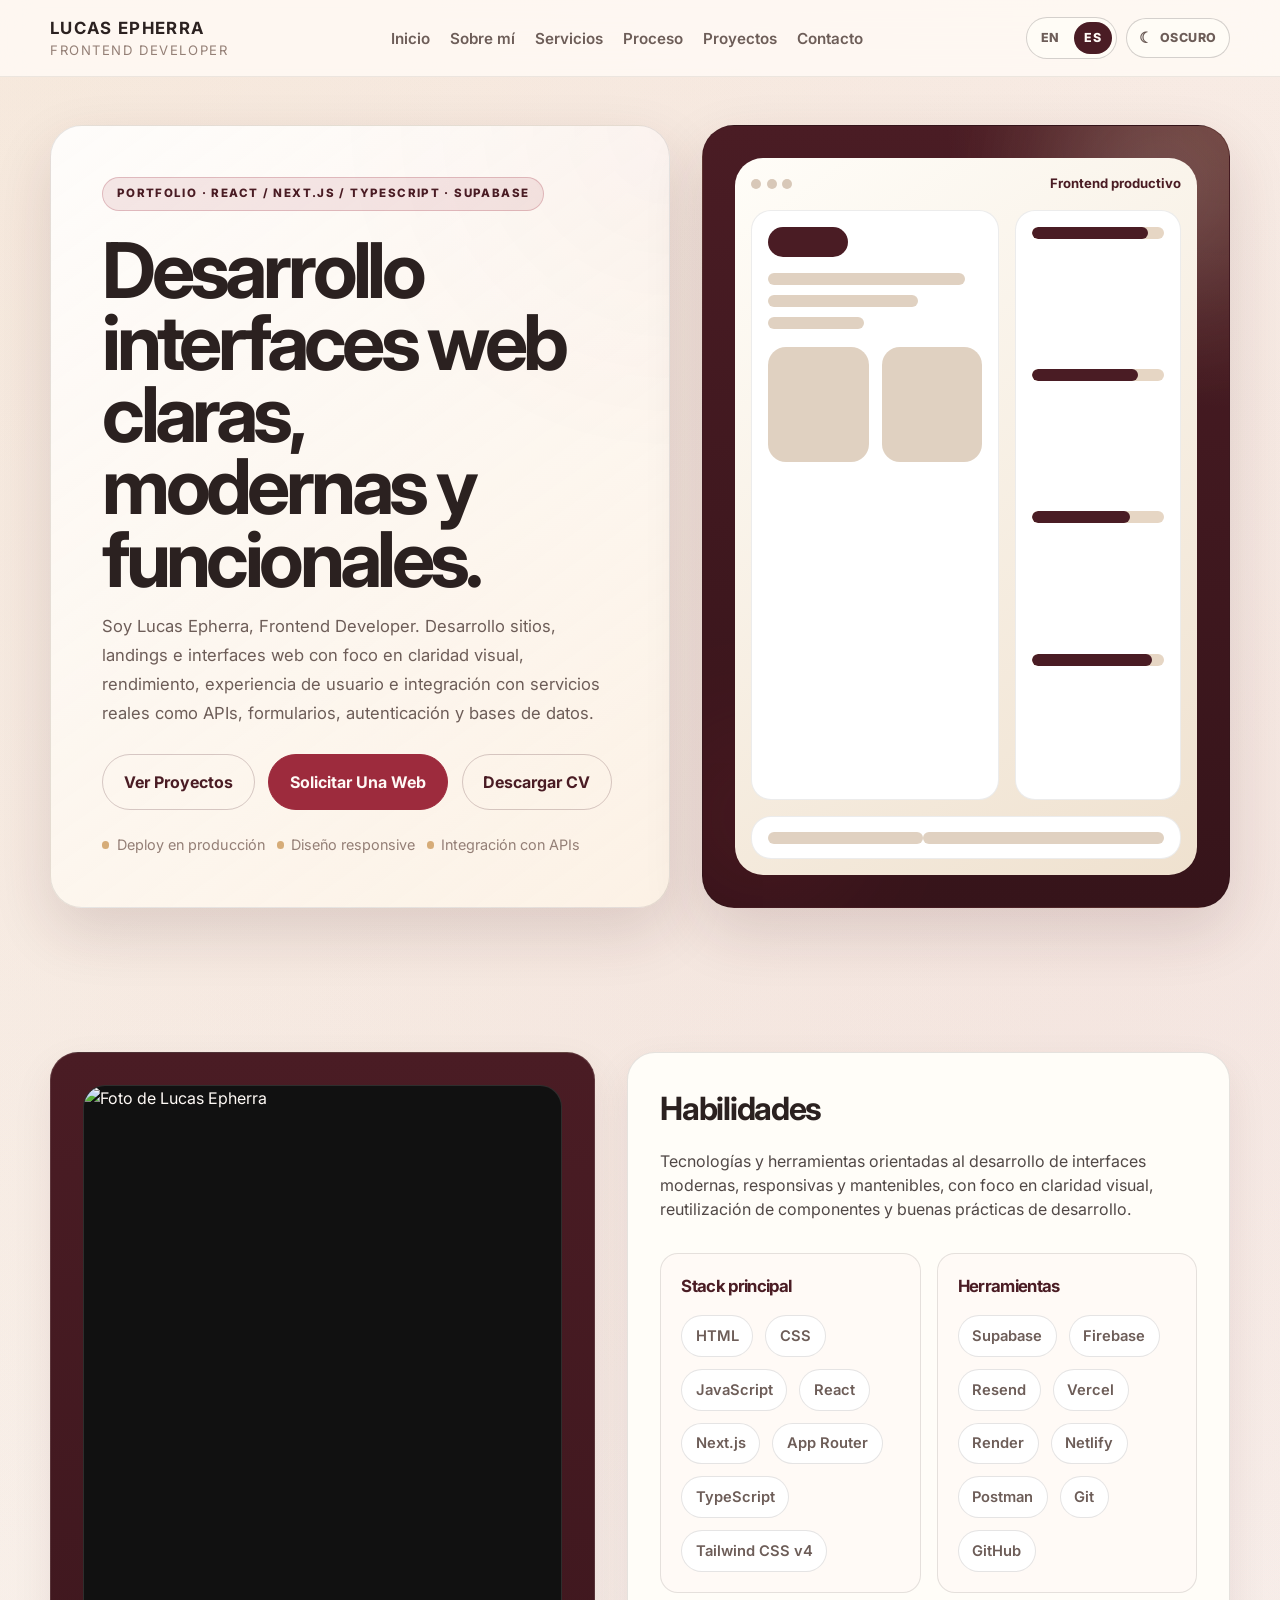
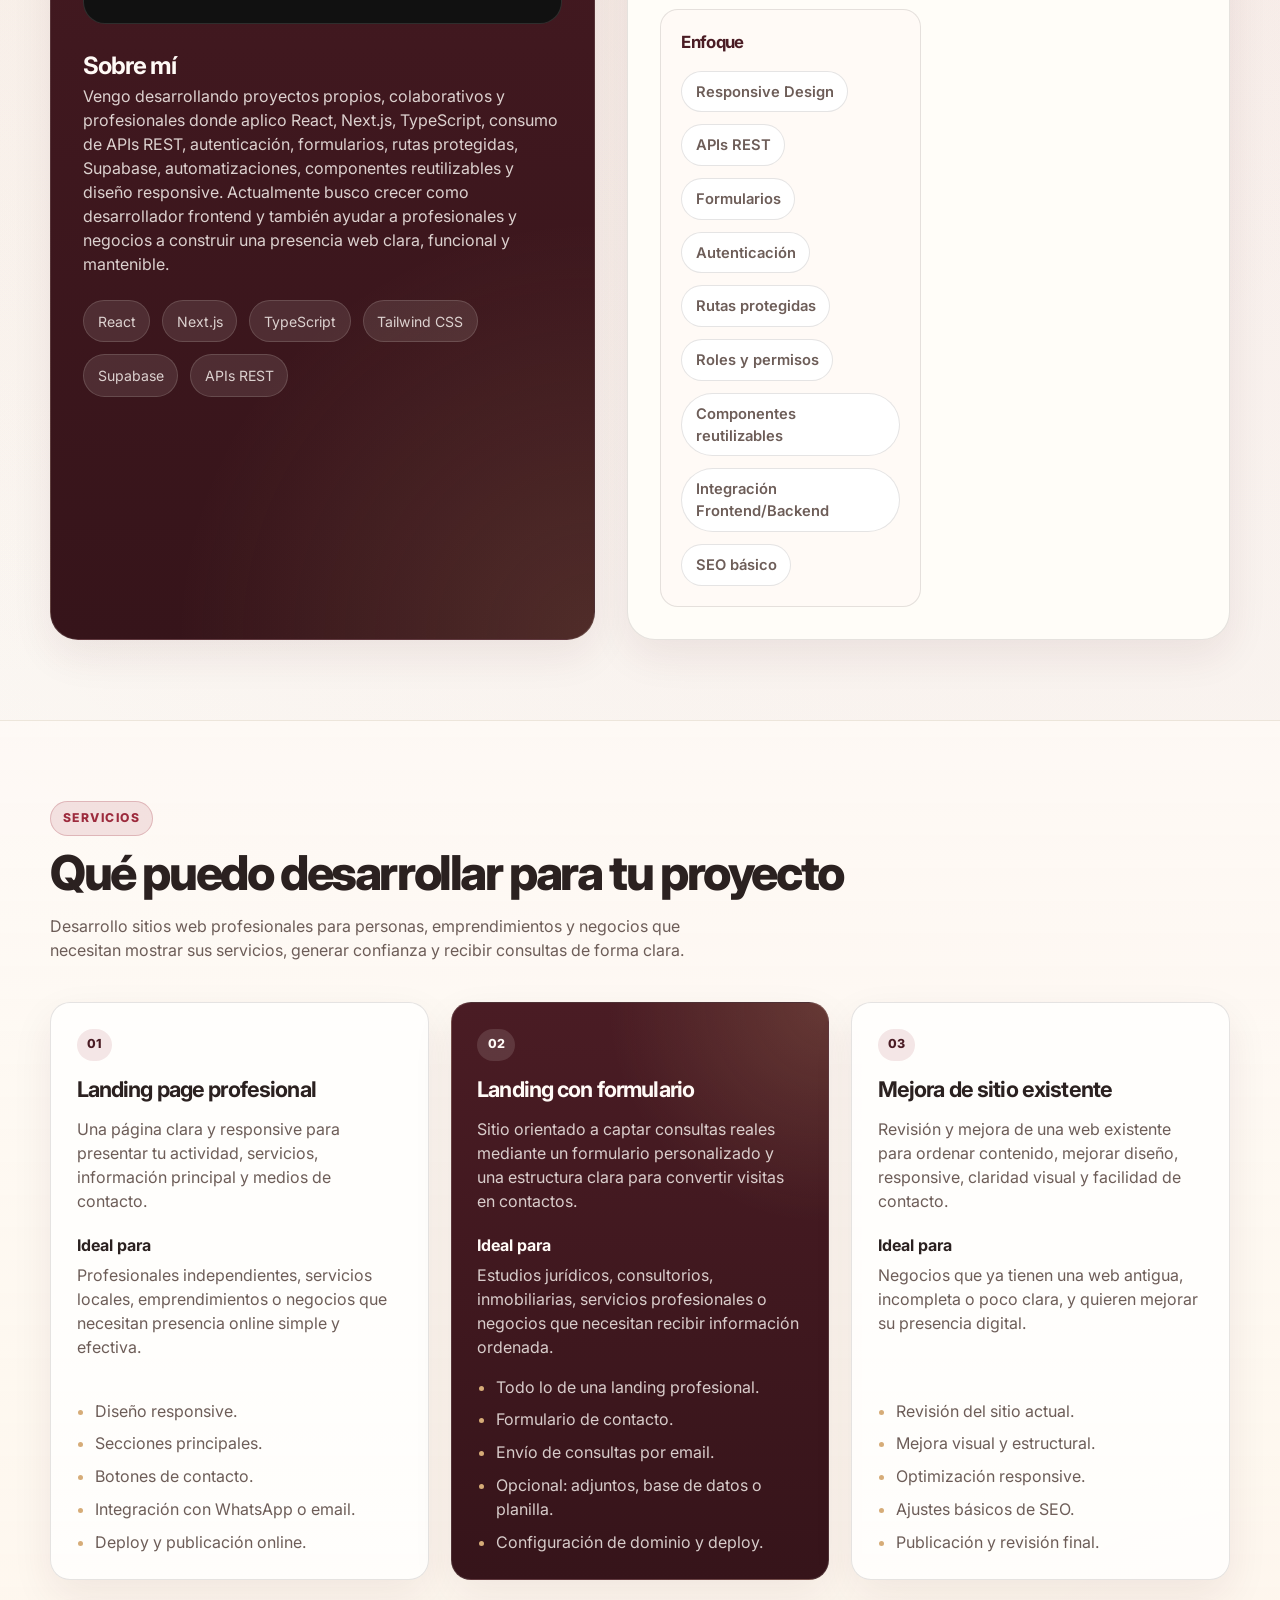
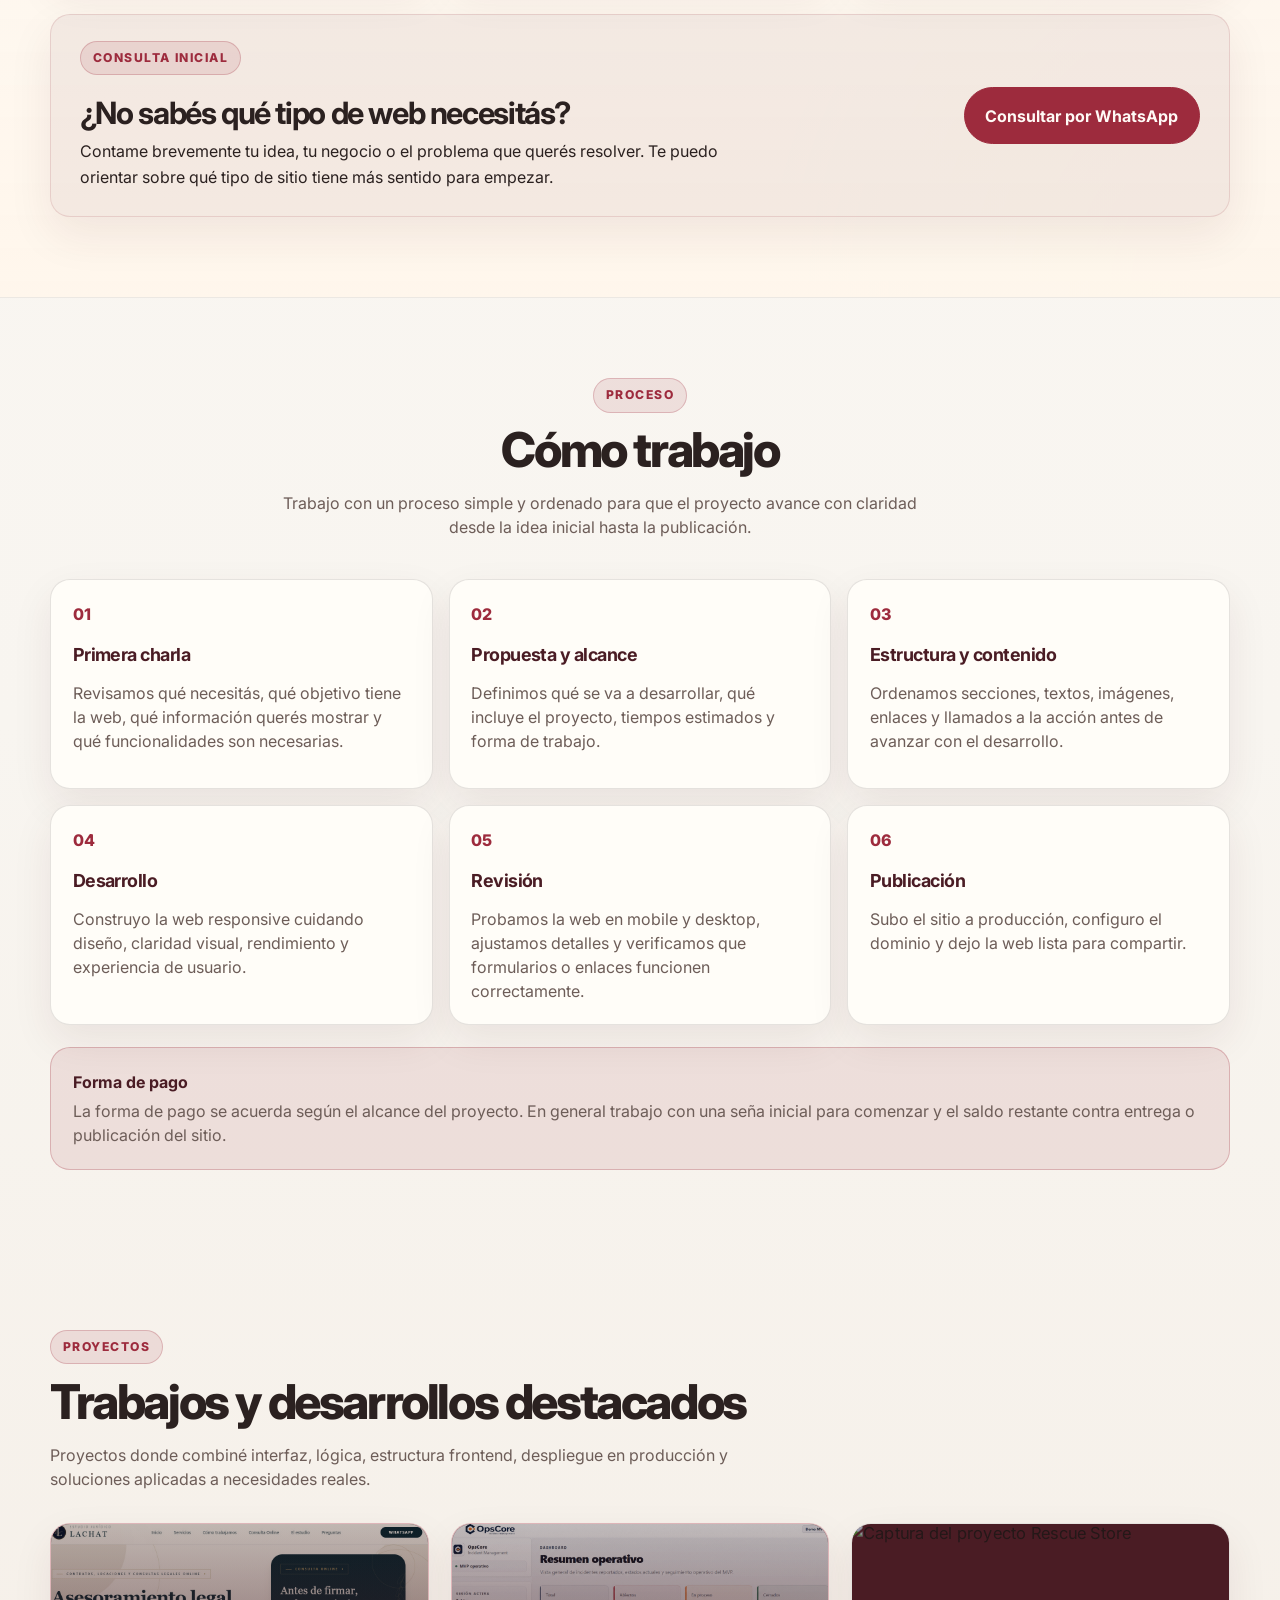
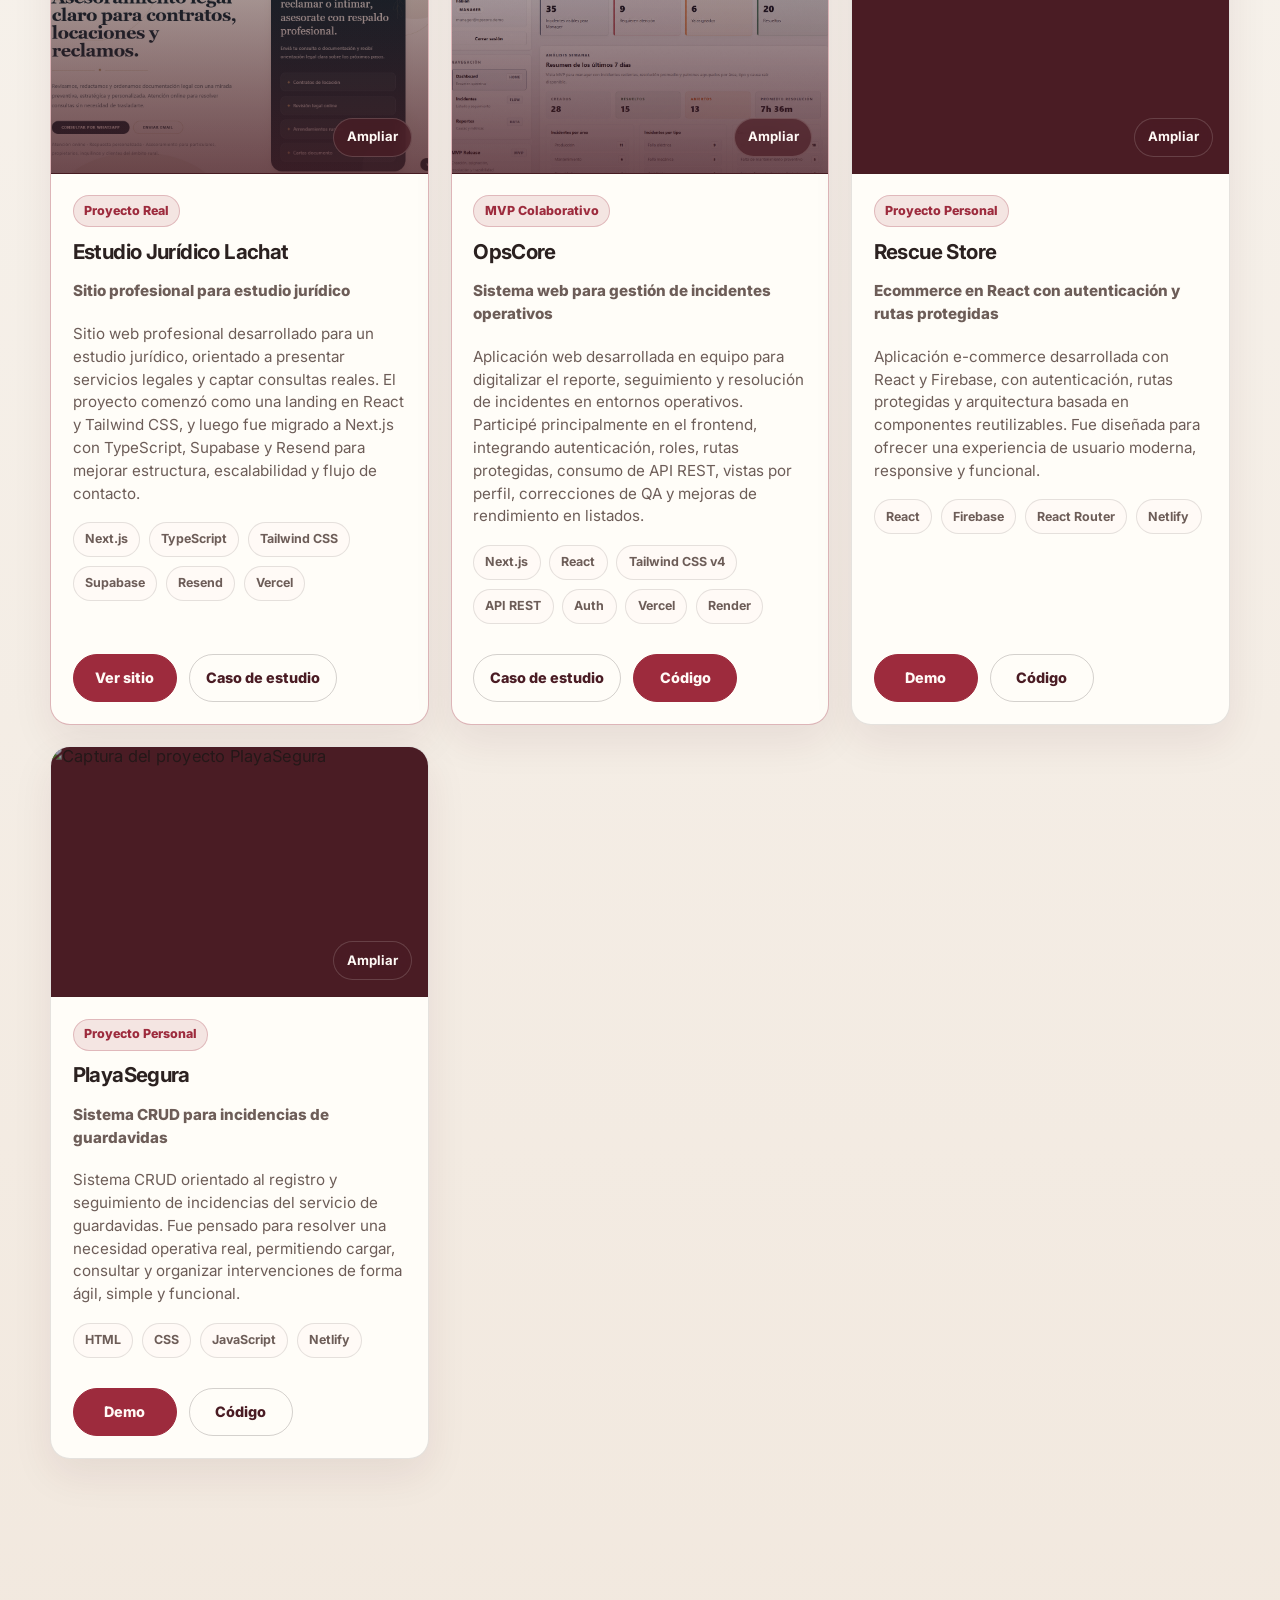
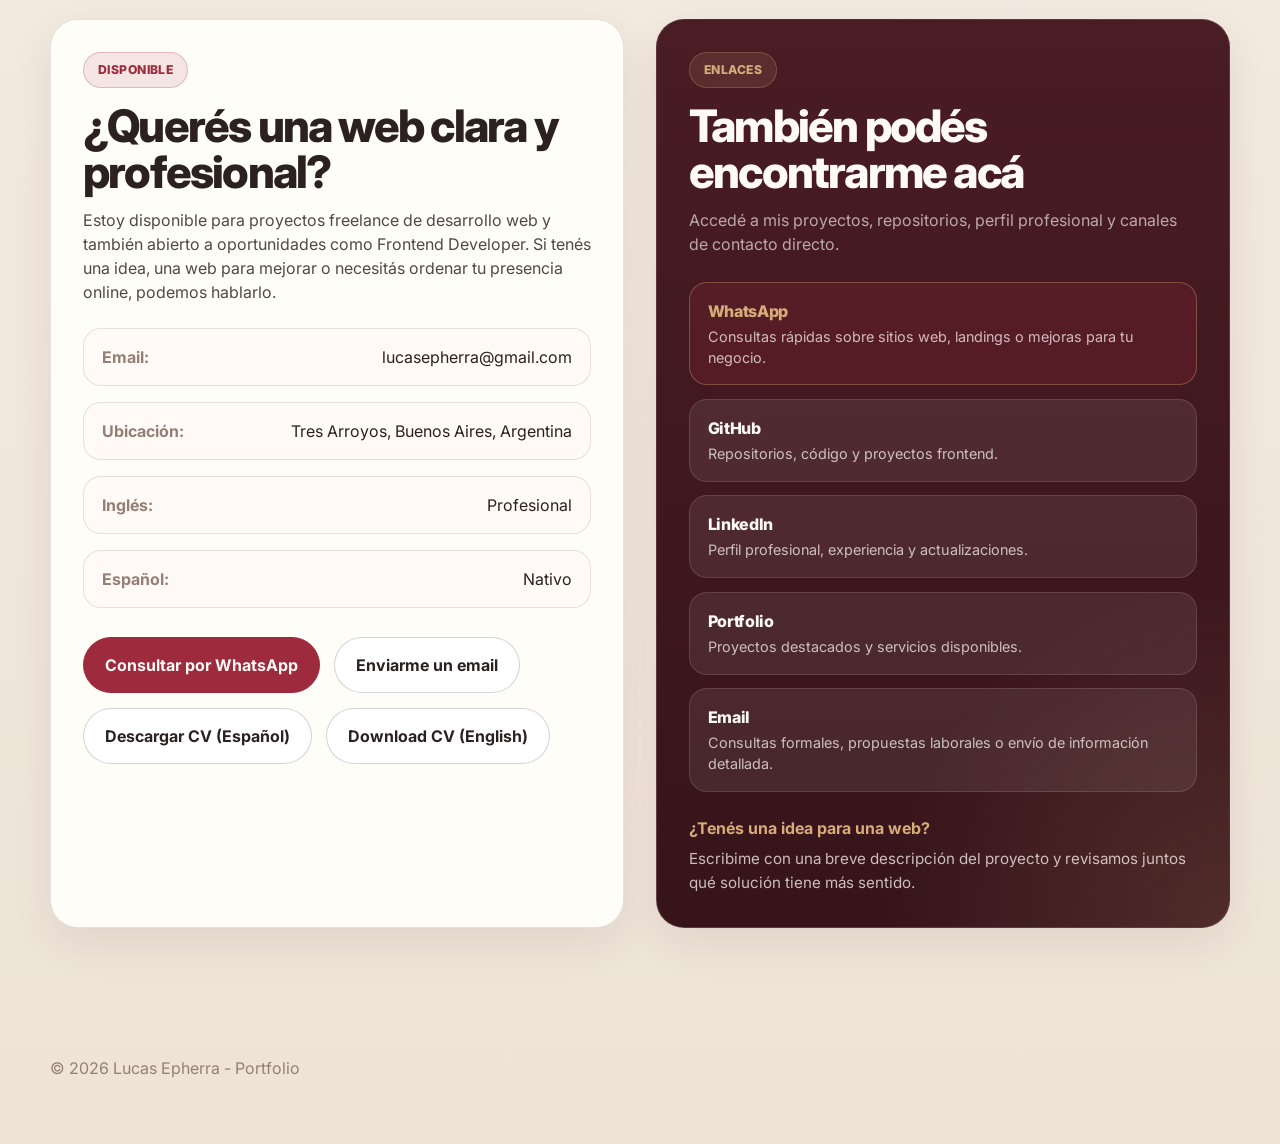
==== commit 52b039a2: "feat: add bilingual portfolio and dark mode" ====
--- a/es/index.html
+++ b/es/index.html
@@ -60,6 +60,17 @@
       content="https://www.lucasepherra.com.ar/assets/preview/portfolio-cover.jpg"
     />
 
+    <script>
+      (() => {
+        const storageKey = "portfolio-theme";
+        const storedTheme = localStorage.getItem(storageKey);
+        const prefersDark = window.matchMedia("(prefers-color-scheme: dark)").matches;
+        const theme = storedTheme === "dark" || storedTheme === "light" ? storedTheme : prefersDark ? "dark" : "light";
+
+        document.documentElement.dataset.theme = theme;
+      })();
+    </script>
+
     <!-- Fonts and styles -->
     <link rel="preconnect" href="https://fonts.googleapis.com" />
     <link rel="preconnect" href="https://fonts.gstatic.com" crossorigin />
@@ -102,9 +113,25 @@
           </ul>
         </nav>
 
-        <div class="language-switch" aria-label="Selector de idioma">
-          <a href="../index.html" hreflang="en" lang="en">EN</a>
-          <a class="is-active" href="./index.html" hreflang="es" lang="es" aria-current="page">ES</a>
+        <div class="nav-controls">
+          <div class="language-switch" aria-label="Selector de idioma">
+                    <a href="../index.html" hreflang="en" lang="en">EN</a>
+                    <a class="is-active" href="./index.html" hreflang="es" lang="es" aria-current="page">ES</a>
+                  </div>
+
+          <button
+            class="theme-toggle"
+            id="themeToggle"
+            type="button"
+            aria-label="Cambiar a modo oscuro"
+            data-dark-label="Oscuro"
+            data-light-label="Claro"
+            data-dark-aria="Cambiar a modo oscuro"
+            data-light-aria="Cambiar a modo claro"
+          >
+            <span class="theme-toggle-icon" aria-hidden="true">☾</span>
+            <span data-theme-label>Oscuro</span>
+          </button>
         </div>
       </div>
     </header>
--- a/css/style.css
+++ b/css/style.css
@@ -1872,3 +1872,320 @@
     margin-left: auto;
   }
 }
+
+/* Theme controls */
+.nav-controls {
+  display: inline-flex;
+  align-items: center;
+  gap: 0.55rem;
+}
+
+.theme-toggle {
+  display: inline-flex;
+  align-items: center;
+  justify-content: center;
+  gap: 0.42rem;
+  min-height: 2.55rem;
+  padding: 0.42rem 0.78rem;
+  border: 1px solid var(--line-strong);
+  border-radius: 999px;
+  background: rgba(255, 253, 248, 0.78);
+  color: var(--ink-soft);
+  cursor: pointer;
+  font-size: 0.78rem;
+  font-weight: 800;
+  letter-spacing: 0.04em;
+  text-transform: uppercase;
+  transition:
+    background 0.2s ease,
+    border-color 0.2s ease,
+    color 0.2s ease,
+    transform 0.2s ease;
+}
+
+.theme-toggle:hover,
+.theme-toggle:focus-visible {
+  color: var(--brand);
+  background: rgba(74, 28, 36, 0.06);
+  transform: translateY(-1px);
+}
+
+.theme-toggle-icon {
+  font-size: 0.95rem;
+  line-height: 1;
+}
+
+:root {
+  color-scheme: light;
+}
+
+html[data-theme="dark"] {
+  color-scheme: dark;
+  --bg-base: #141013;
+  --text-main: #f8f2ec;
+  --surface-dark: #2a141b;
+  --accent-ruby: #f18a9d;
+  --accent-ochre: #e6bc82;
+
+  --bg: var(--bg-base);
+  --bg-soft: #1b1519;
+  --panel: #211920;
+  --panel-warm: #281d22;
+  --ink: var(--text-main);
+  --ink-soft: #cdbdb5;
+  --muted: #a9968f;
+  --brand: #f1c894;
+  --brand-soft: #e8b779;
+  --accent: var(--accent-ruby);
+  --accent-hover: #ff9aad;
+  --accent-support: var(--accent-ochre);
+  --accent-soft: rgba(241, 138, 157, 0.14);
+  --ochre-soft: rgba(230, 188, 130, 0.14);
+  --line: rgba(248, 242, 236, 0.12);
+  --line-strong: rgba(248, 242, 236, 0.2);
+  --white-panel: var(--panel);
+  --white-panel-text: var(--ink);
+  --shadow: 0 24px 70px rgba(0, 0, 0, 0.35);
+  --shadow-soft: 0 16px 42px rgba(0, 0, 0, 0.24);
+}
+
+html[data-theme="dark"] body {
+  background:
+    radial-gradient(
+      circle at top left,
+      rgba(230, 188, 130, 0.12),
+      transparent 30%
+    ),
+    radial-gradient(
+      circle at 88% 12%,
+      rgba(241, 138, 157, 0.12),
+      transparent 28%
+    ),
+    linear-gradient(180deg, #171115 0%, var(--bg-base) 52%, #0f0c0e 100%);
+}
+
+html[data-theme="dark"] .nav {
+  border-bottom-color: var(--line);
+  background: rgba(20, 16, 19, 0.84);
+}
+
+html[data-theme="dark"] .nav-links a:hover,
+html[data-theme="dark"] .nav-links a:focus-visible {
+  color: var(--brand);
+}
+
+html[data-theme="dark"] .language-switch,
+html[data-theme="dark"] .theme-toggle,
+html[data-theme="dark"] .menu-btn {
+  background: rgba(33, 25, 32, 0.82);
+  border-color: var(--line-strong);
+}
+
+html[data-theme="dark"] .language-switch a:hover,
+html[data-theme="dark"] .language-switch a:focus-visible,
+html[data-theme="dark"] .theme-toggle:hover,
+html[data-theme="dark"] .theme-toggle:focus-visible {
+  color: var(--brand);
+  background: rgba(230, 188, 130, 0.1);
+}
+
+html[data-theme="dark"] .language-switch a.is-active {
+  color: #171115;
+  background: var(--accent-ochre);
+}
+
+html[data-theme="dark"] .section-soft {
+  background:
+    linear-gradient(
+      180deg,
+      rgba(27, 21, 25, 0.88),
+      rgba(25, 19, 23, 0.96)
+    ),
+    radial-gradient(
+      circle at bottom right,
+      rgba(241, 138, 157, 0.12),
+      transparent 30%
+    );
+  border-block-color: var(--line);
+}
+
+html[data-theme="dark"] .hero-copy {
+  background:
+    linear-gradient(
+      145deg,
+      rgba(33, 25, 32, 0.94),
+      rgba(40, 29, 34, 0.82)
+    ),
+    radial-gradient(
+      circle at top right,
+      rgba(241, 138, 157, 0.14),
+      transparent 34%
+    );
+  border-color: var(--line);
+}
+
+html[data-theme="dark"] .hero-copy,
+html[data-theme="dark"] .hero-card,
+html[data-theme="dark"] .project-card,
+html[data-theme="dark"] .card-light,
+html[data-theme="dark"] .card-dark,
+html[data-theme="dark"] .service-card,
+html[data-theme="dark"] .process-card {
+  box-shadow: var(--shadow-soft);
+}
+
+html[data-theme="dark"] .btn-outline {
+  color: var(--brand);
+  border-color: rgba(230, 188, 130, 0.28);
+}
+
+html[data-theme="dark"] .btn-outline:hover,
+html[data-theme="dark"] .btn-outline:focus-visible,
+html[data-theme="dark"] .project-link:hover,
+html[data-theme="dark"] .project-link:focus-visible {
+  background: rgba(230, 188, 130, 0.1);
+  border-color: rgba(230, 188, 130, 0.36);
+}
+
+html[data-theme="dark"] .btn-light-section {
+  background: var(--panel);
+  color: var(--ink);
+  border-color: var(--line-strong);
+}
+
+html[data-theme="dark"] .mockup {
+  background: linear-gradient(145deg, var(--panel), #171115);
+}
+
+html[data-theme="dark"] .mockup-panel,
+html[data-theme="dark"] .mockup-sidebar,
+html[data-theme="dark"] .mockup-footer,
+html[data-theme="dark"] .skills-tags span {
+  background: #181216;
+  border-color: var(--line);
+}
+
+html[data-theme="dark"] .mockup-line,
+html[data-theme="dark"] .mockup-card,
+html[data-theme="dark"] .bar,
+html[data-theme="dark"] .dots span {
+  background: #3a2c32;
+}
+
+html[data-theme="dark"] .bar > span,
+html[data-theme="dark"] .mockup-chip {
+  background: var(--accent-ochre);
+}
+
+html[data-theme="dark"] .card-light,
+html[data-theme="dark"] .skills-card,
+html[data-theme="dark"] .service-card:not(.service-card-featured),
+html[data-theme="dark"] .process-card,
+html[data-theme="dark"] .project-card,
+html[data-theme="dark"] .payment-note,
+html[data-theme="dark"] .contact-item,
+html[data-theme="dark"] .image-modal-content,
+html[data-theme="dark"] .case-summary-card,
+html[data-theme="dark"] .case-info-card,
+html[data-theme="dark"] .case-feature-list article,
+html[data-theme="dark"] .case-decision-list article,
+html[data-theme="dark"] .case-result-card,
+html[data-theme="dark"] .case-final-card {
+  background: rgba(33, 25, 32, 0.92);
+  border-color: var(--line);
+}
+
+html[data-theme="dark"] .service-card:not(.service-card-featured) p,
+html[data-theme="dark"] .service-details span,
+html[data-theme="dark"] .service-list,
+html[data-theme="dark"] .process-card p,
+html[data-theme="dark"] .project-card p,
+html[data-theme="dark"] .case-info-card p,
+html[data-theme="dark"] .case-feature-list p,
+html[data-theme="dark"] .case-decision-list p {
+  color: var(--ink-soft);
+}
+
+html[data-theme="dark"] .contact-copy-light {
+  color: var(--ink-soft);
+}
+
+html[data-theme="dark"] .contact-link-item {
+  background: rgba(248, 242, 236, 0.06);
+  border-color: var(--line);
+}
+
+html[data-theme="dark"] .project-thumb {
+  background: #171115;
+  border-bottom-color: var(--line);
+}
+
+html[data-theme="dark"] .project-image {
+  filter: brightness(0.7) contrast(1.04) saturate(0.82);
+}
+
+html[data-theme="dark"] .project-thumb:hover .project-image {
+  filter: brightness(0.82) contrast(1.06) saturate(0.9);
+}
+
+html[data-theme="dark"] .image-modal-backdrop {
+  background: rgba(7, 6, 7, 0.82);
+}
+
+html[data-theme="dark"] .image-modal-close {
+  background: var(--panel-warm);
+  color: var(--ink);
+  border-color: var(--line-strong);
+}
+
+html[data-theme="dark"] .image-modal-close:hover,
+html[data-theme="dark"] .image-modal-close:focus-visible {
+  background: var(--bg-soft);
+}
+
+html[data-theme="dark"] .case-study-main {
+  background:
+    radial-gradient(
+      circle at top left,
+      rgba(241, 138, 157, 0.1),
+      transparent 34rem
+    ),
+    linear-gradient(180deg, var(--bg-base) 0%, #0f0c0e 100%);
+}
+
+html[data-theme="dark"] .case-section-muted {
+  background: rgba(27, 21, 25, 0.72);
+  border-block-color: var(--line);
+}
+
+html[data-theme="dark"] .case-hero-media {
+  background: var(--panel);
+  border-color: var(--line);
+  box-shadow: var(--shadow-soft);
+}
+
+@media (max-width: 900px) {
+  .nav-controls {
+    order: 3;
+    margin-left: auto;
+  }
+
+  .language-switch {
+    order: initial;
+    margin-left: 0;
+  }
+}
+
+@media (max-width: 760px) {
+  html[data-theme="dark"] .nav-links {
+    background: rgba(20, 16, 19, 0.98);
+    border-color: var(--line);
+  }
+}
+
+@media (max-width: 520px) {
+  .nav-controls {
+    width: 100%;
+    justify-content: flex-end;
+  }
+}
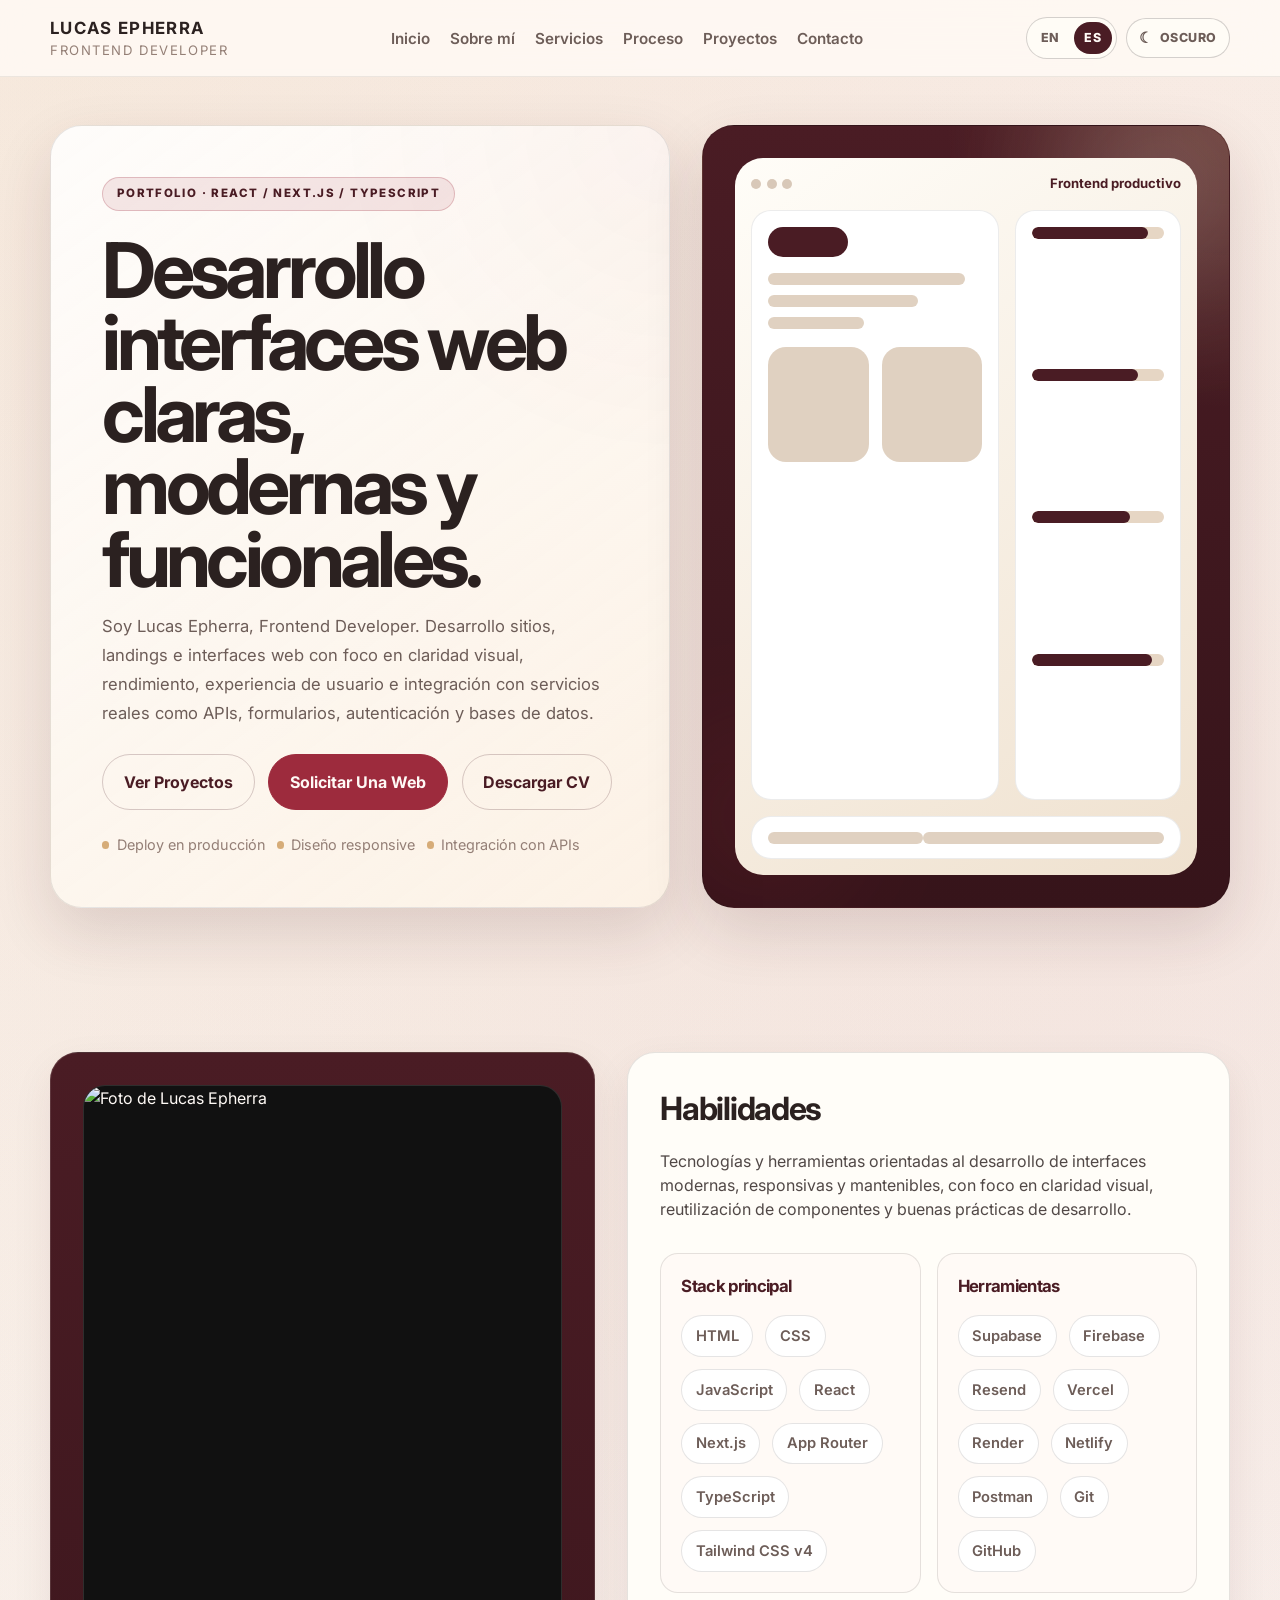
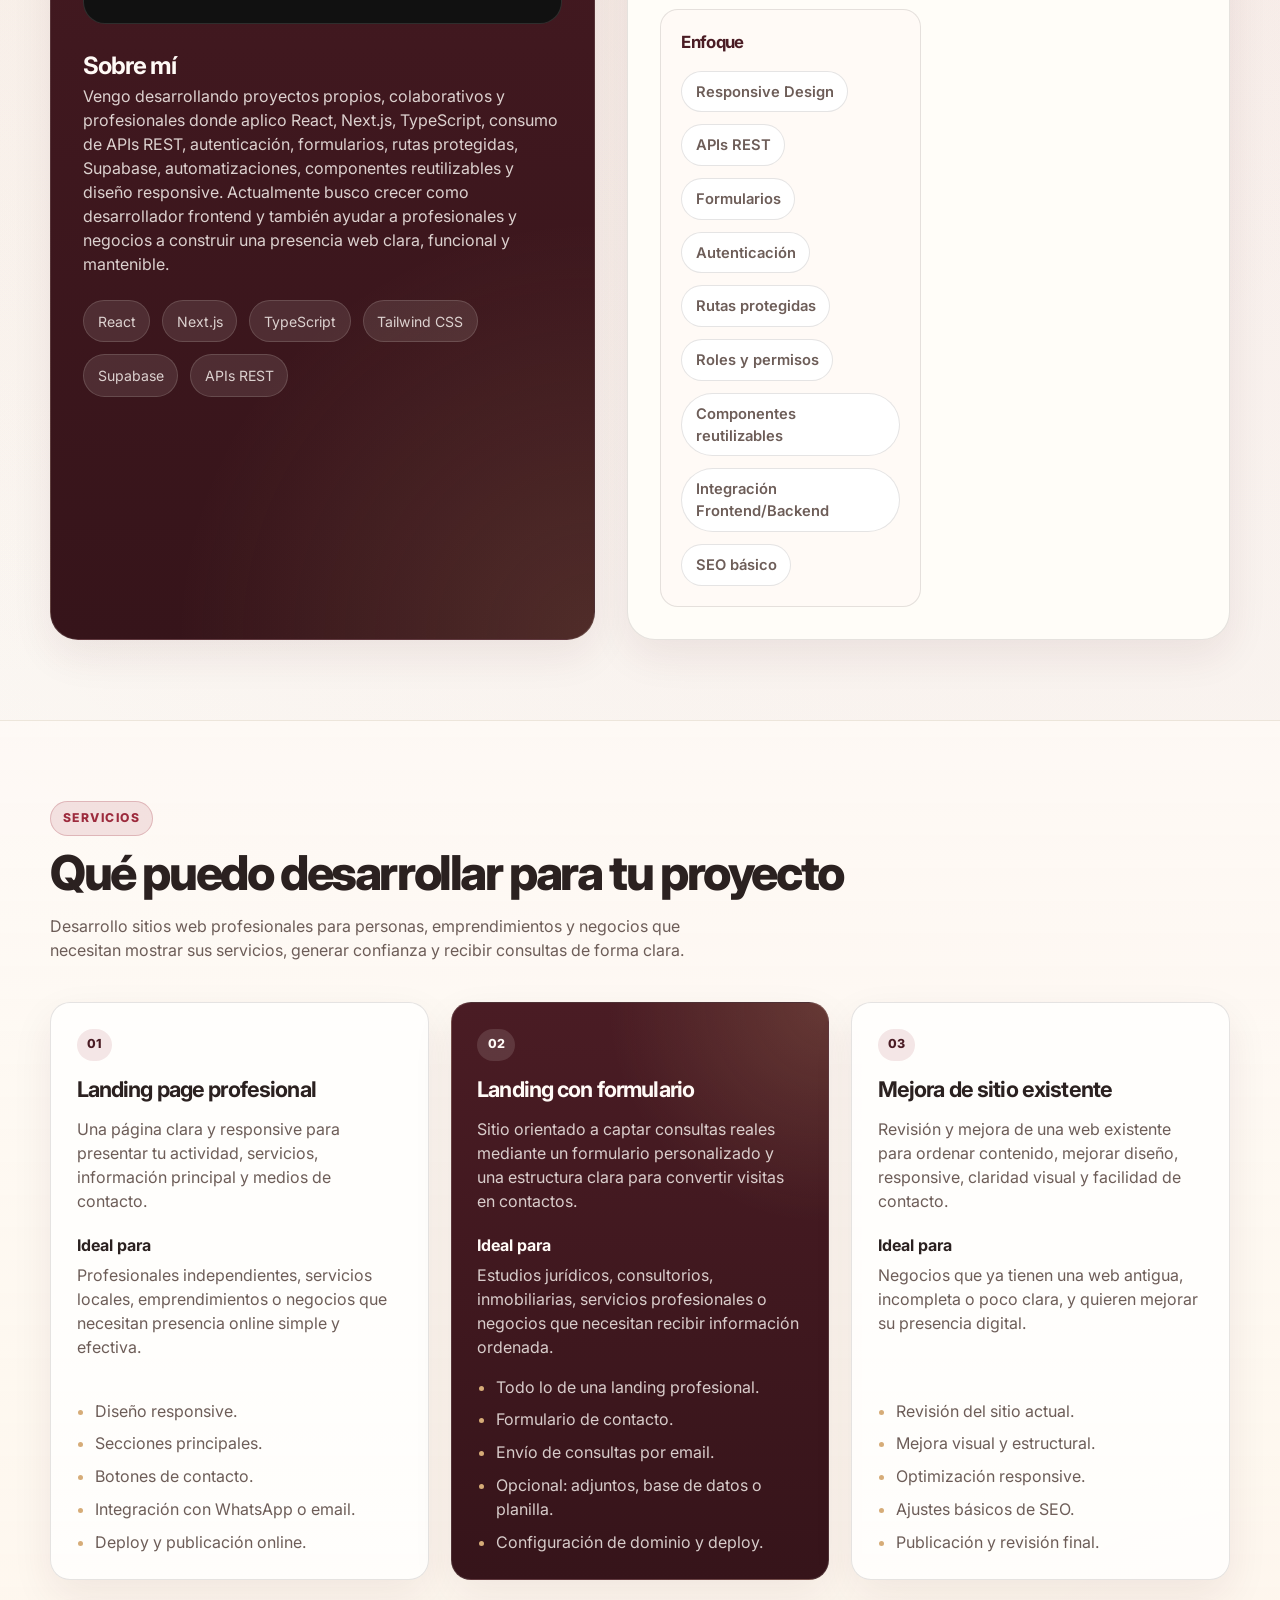
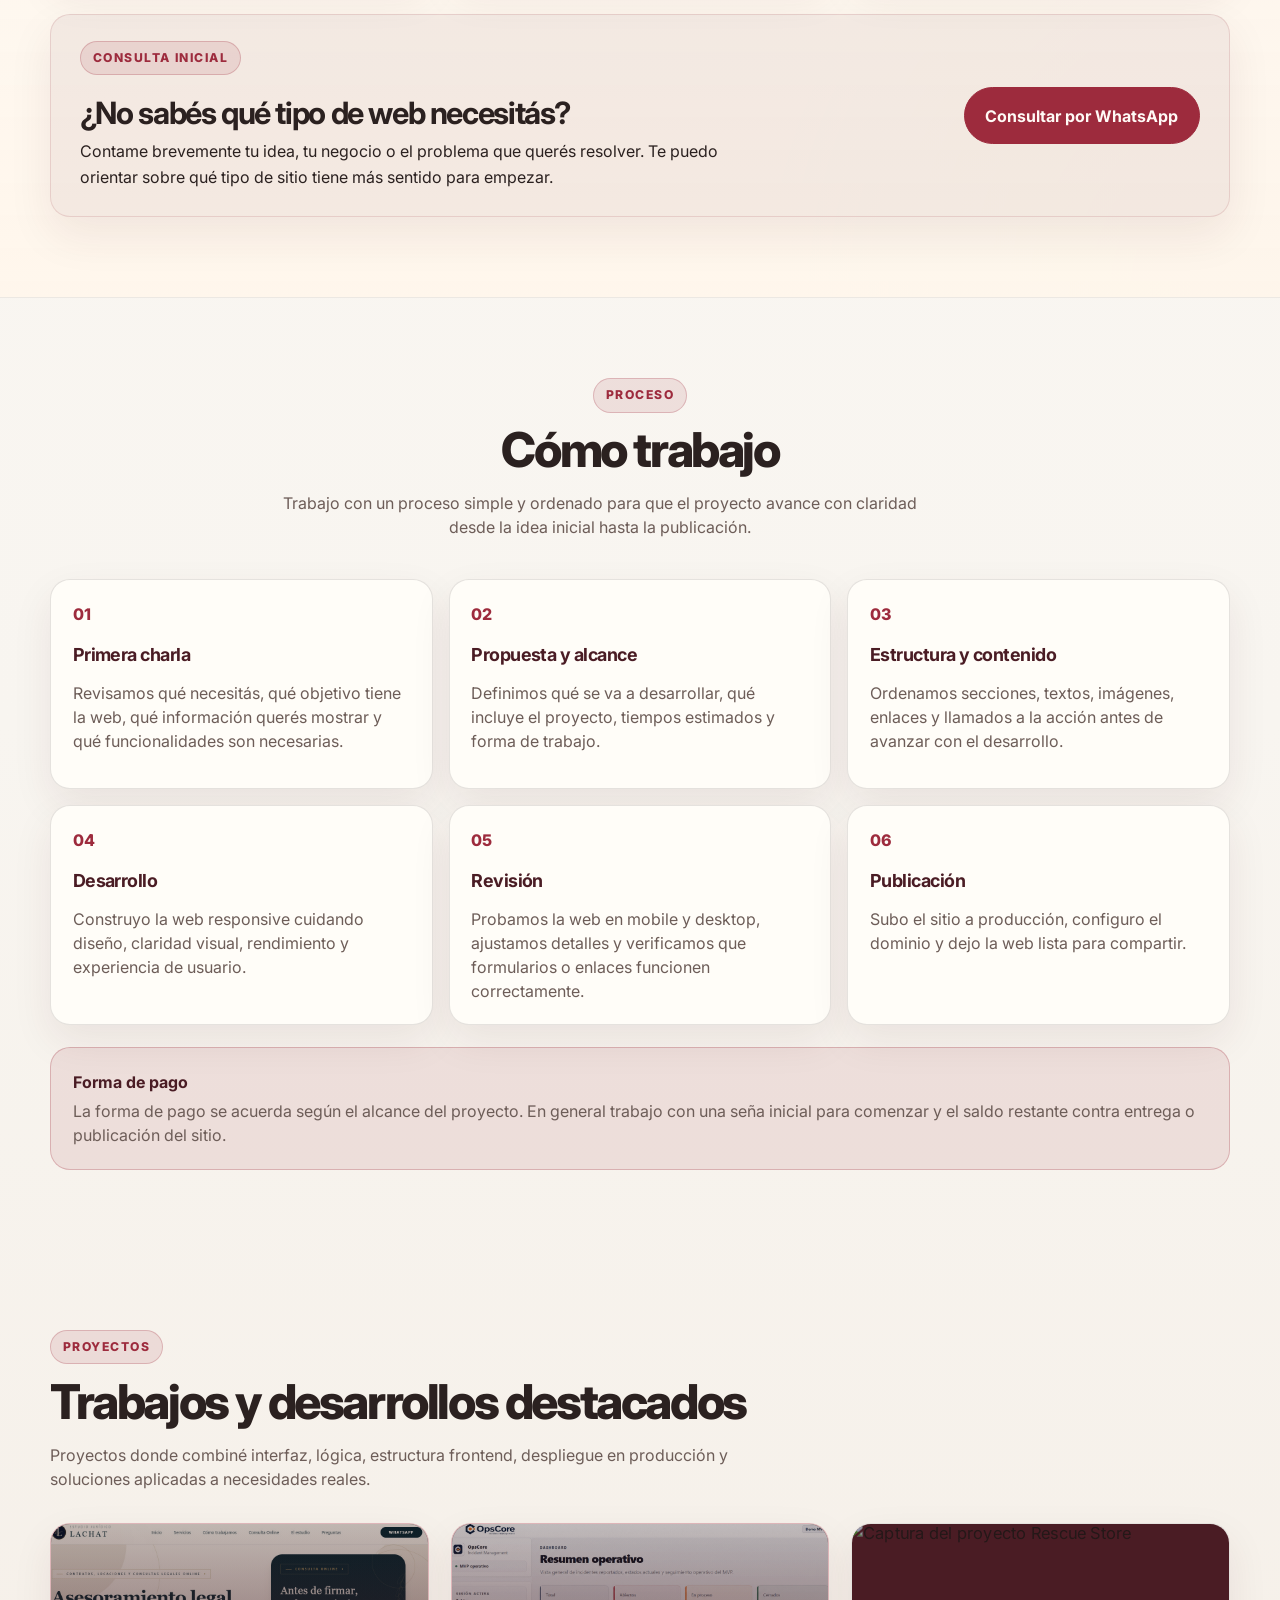
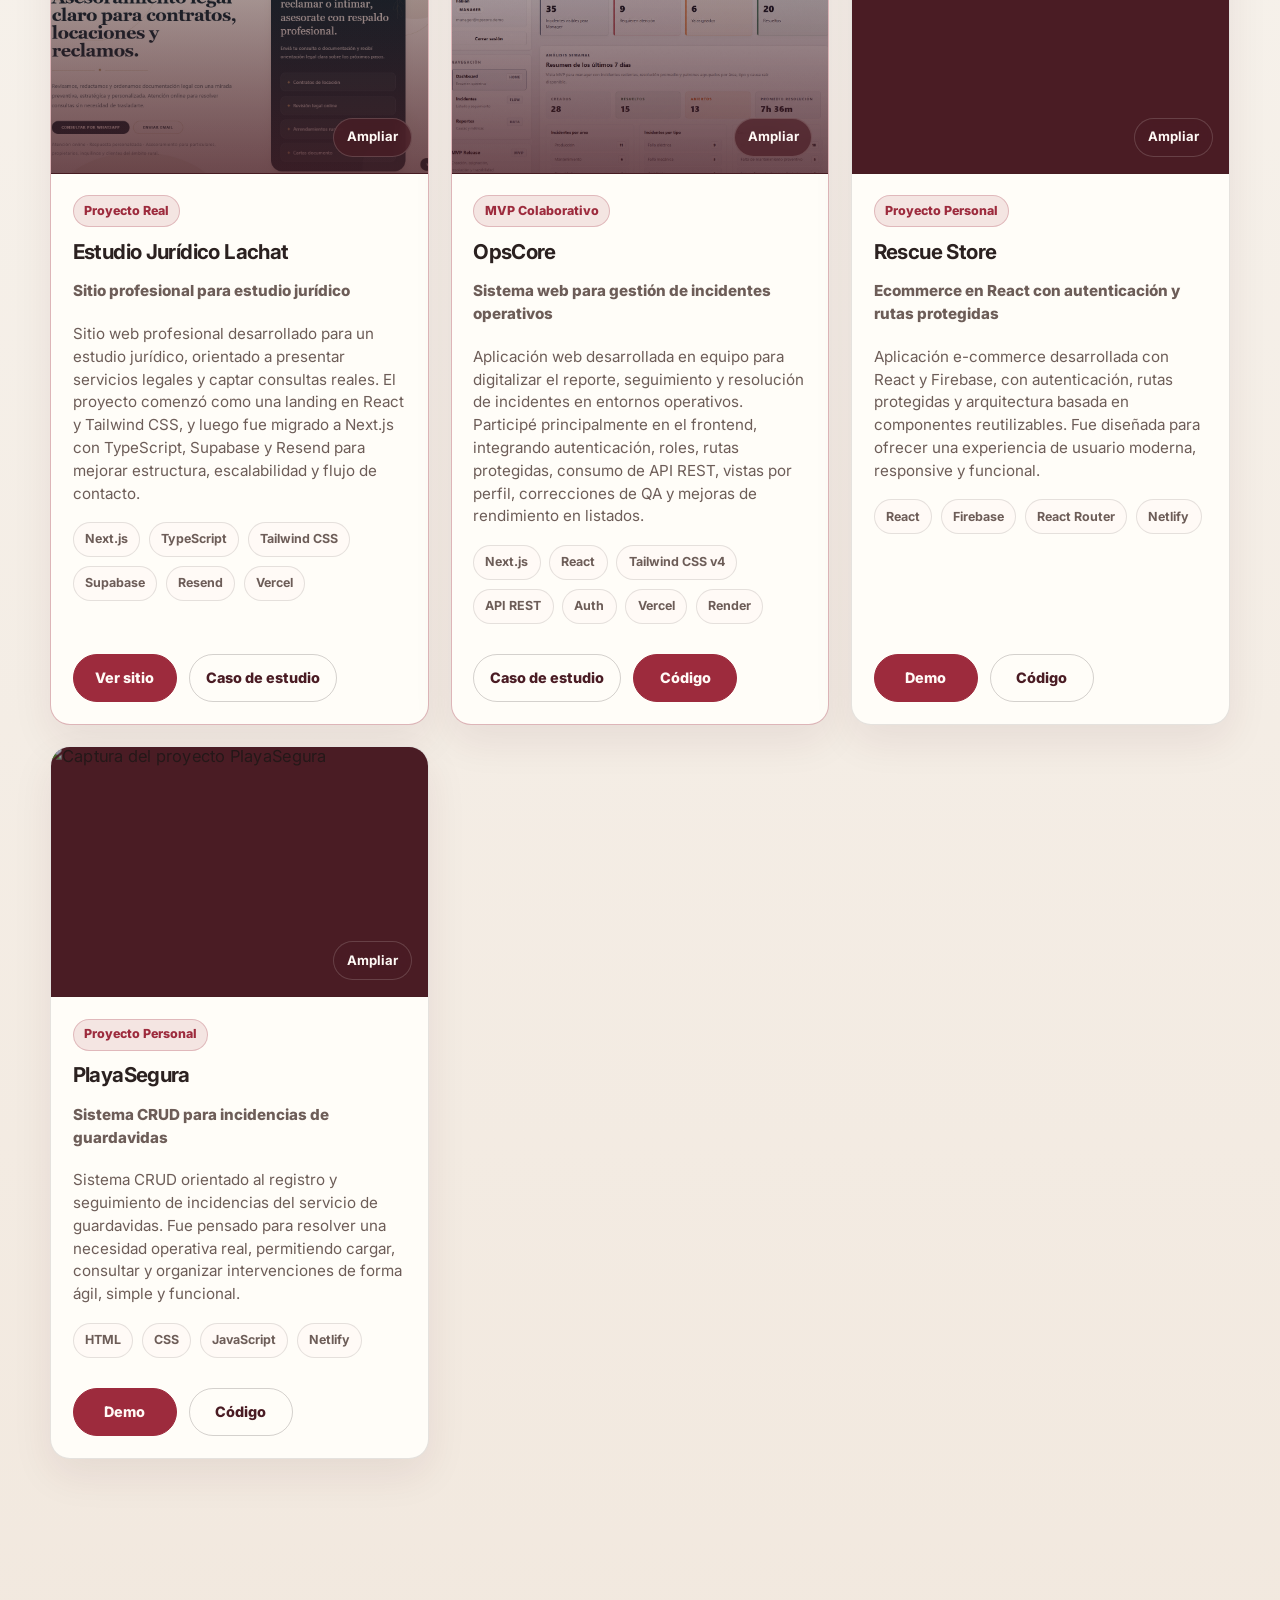
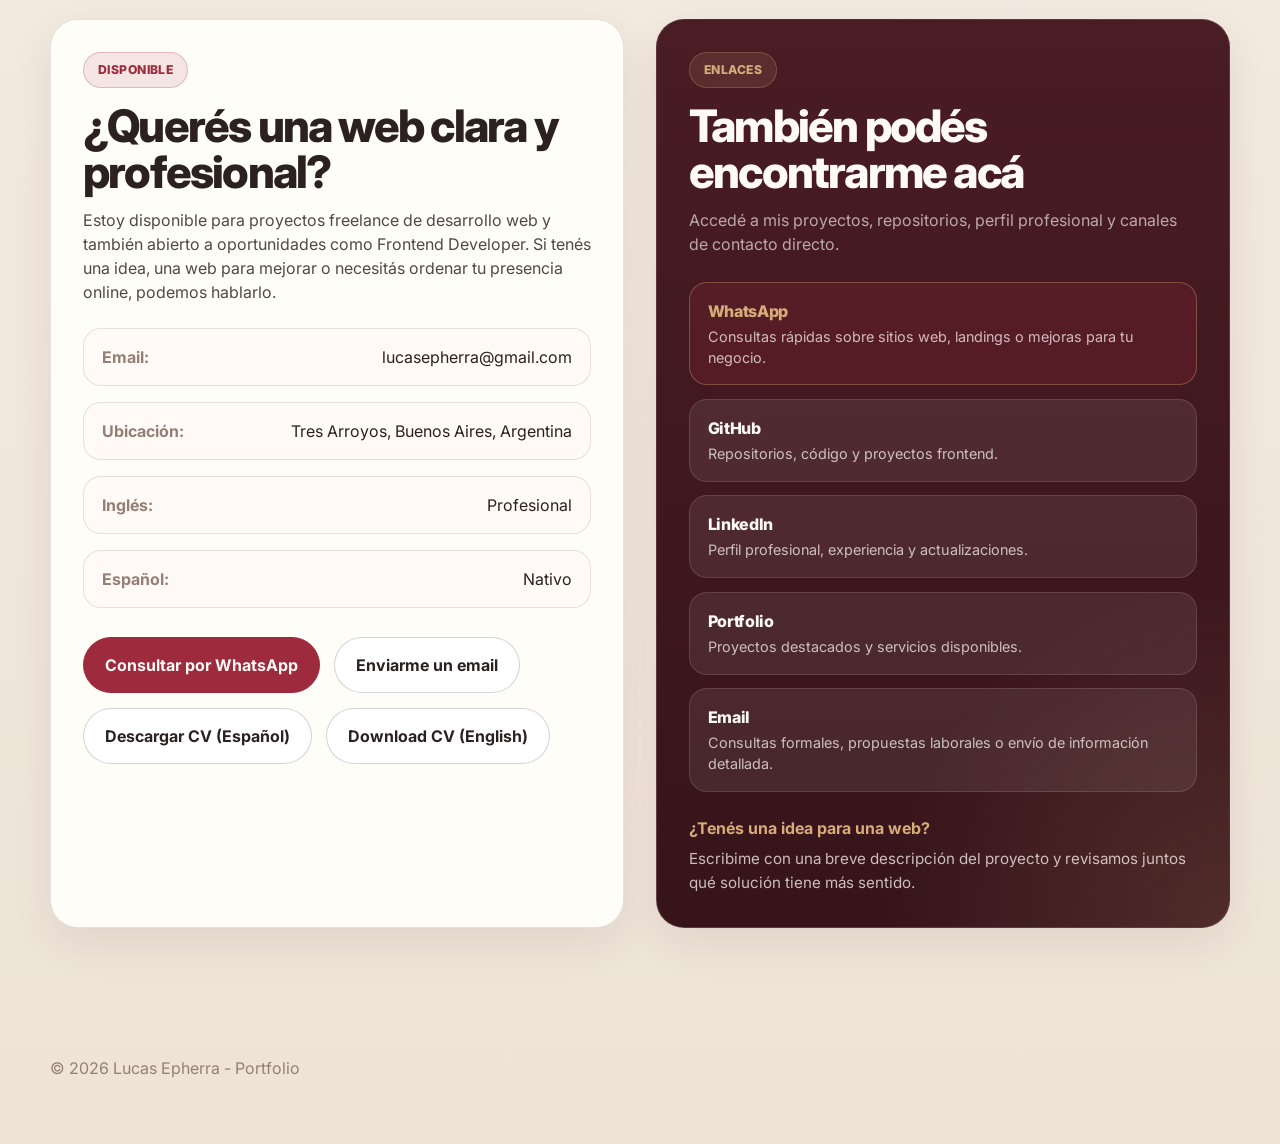
==== commit efdbbcdf: "asd" ====
--- a/es/index.html
+++ b/es/index.html
@@ -141,7 +141,7 @@
         <div class="hero-grid">
           <article class="hero-copy fade-up">
             <span class="eyebrow"
-              >Portfolio · React / Next.js / TypeScript · Supabase</span
+              >Portfolio · React / Next.js / TypeScript </span
             >
 
             <h1 class="hero-title">
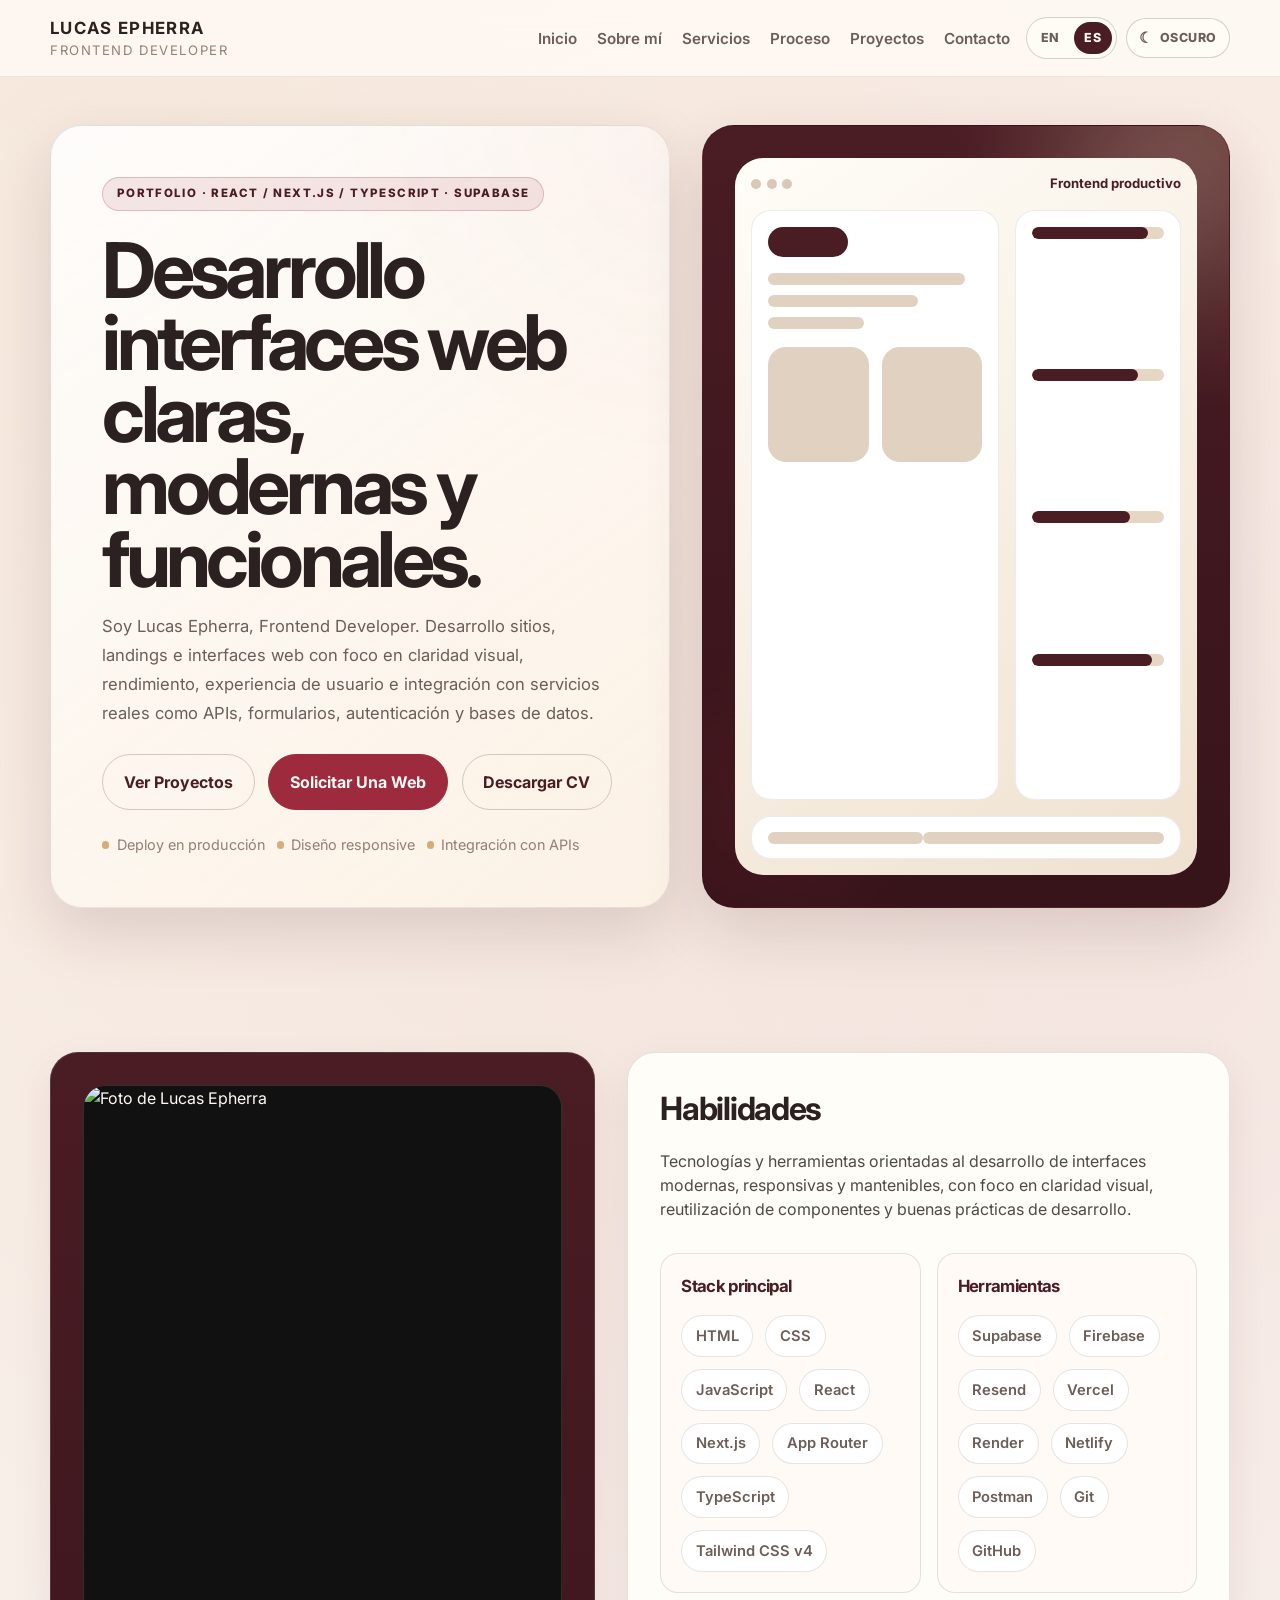
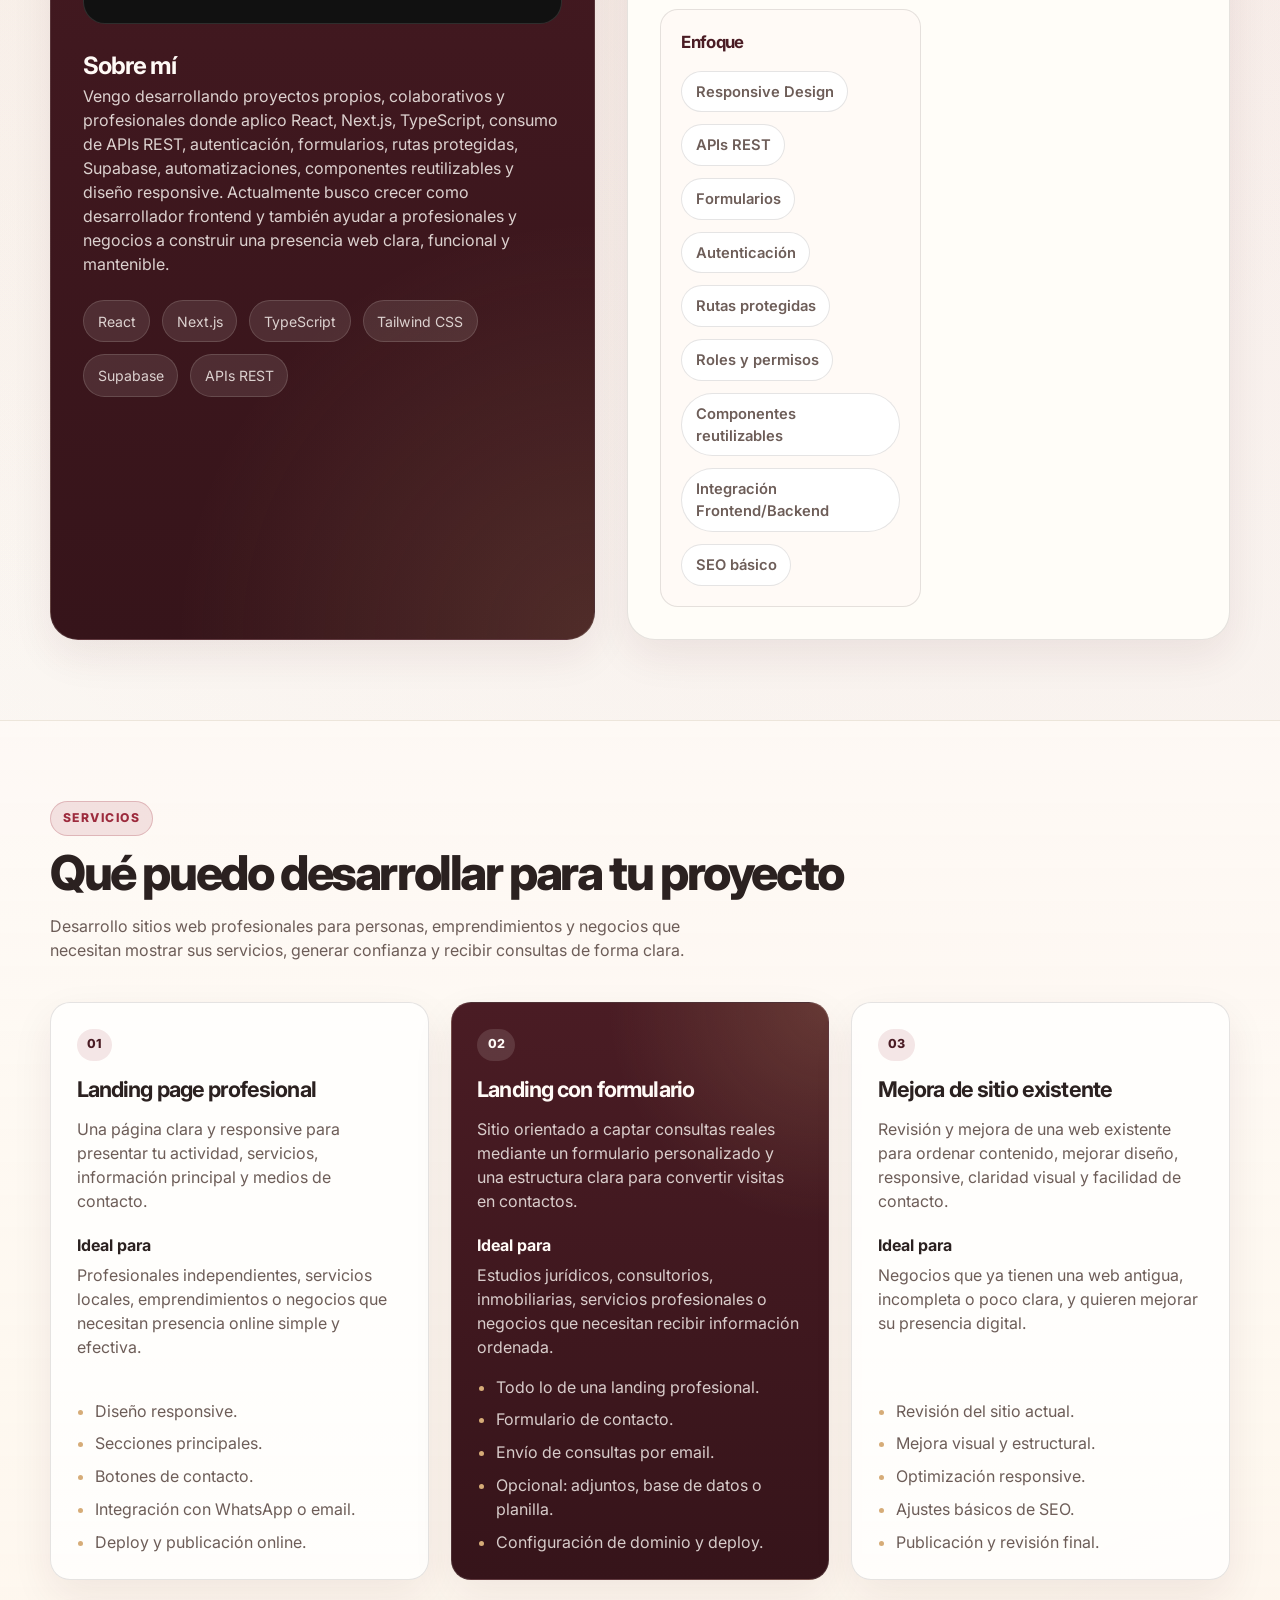
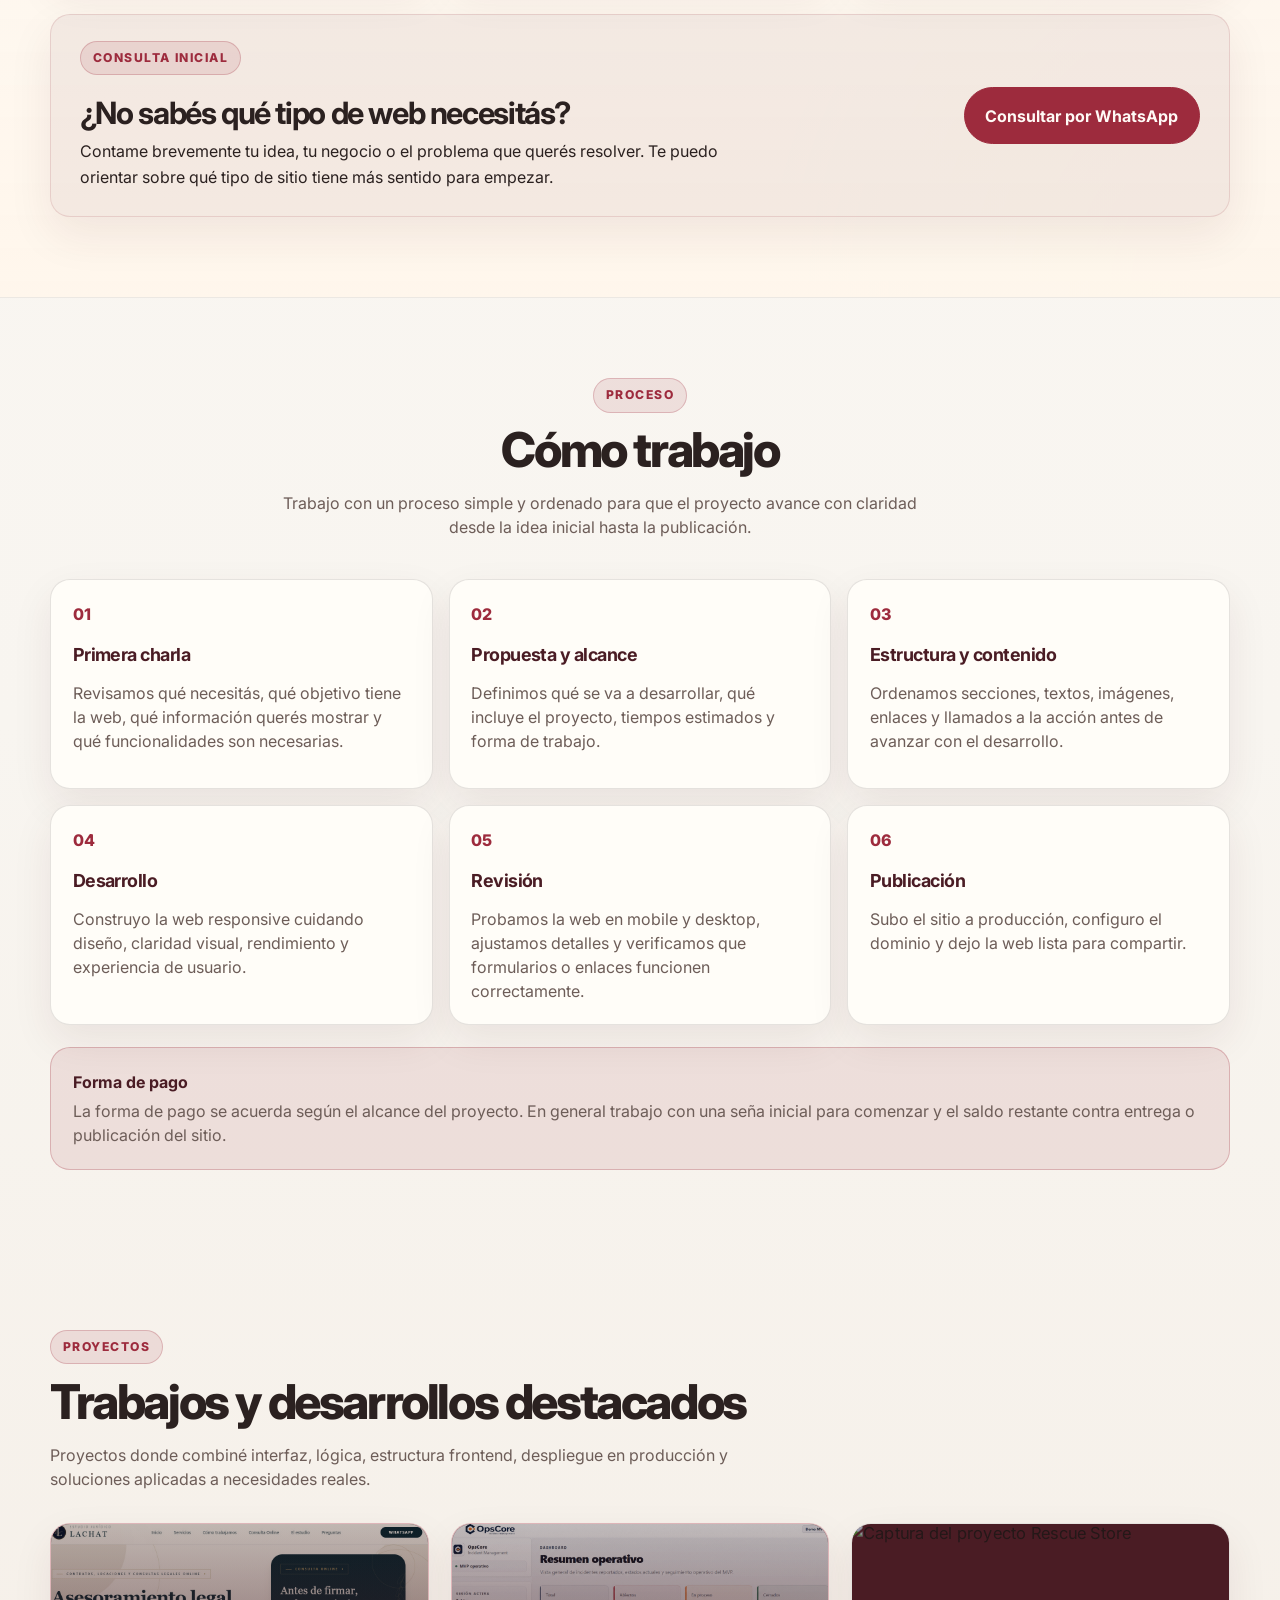
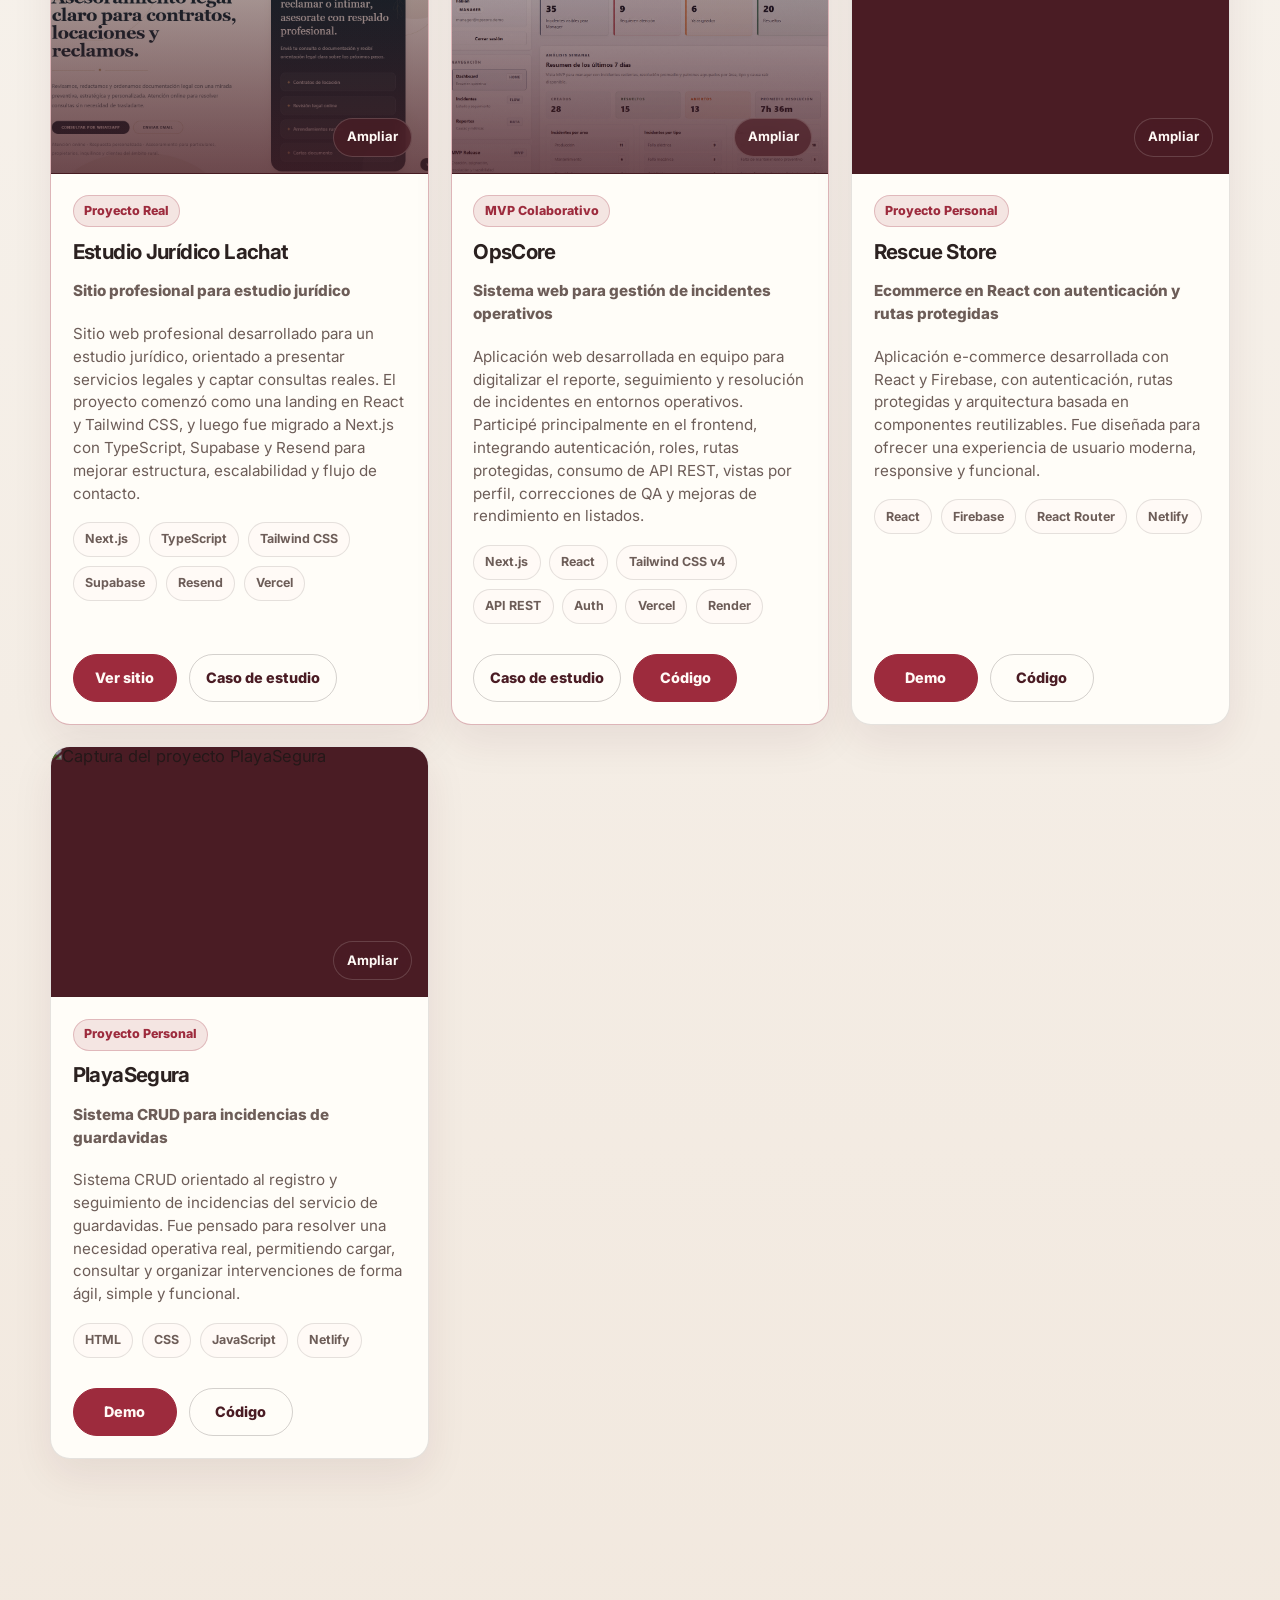
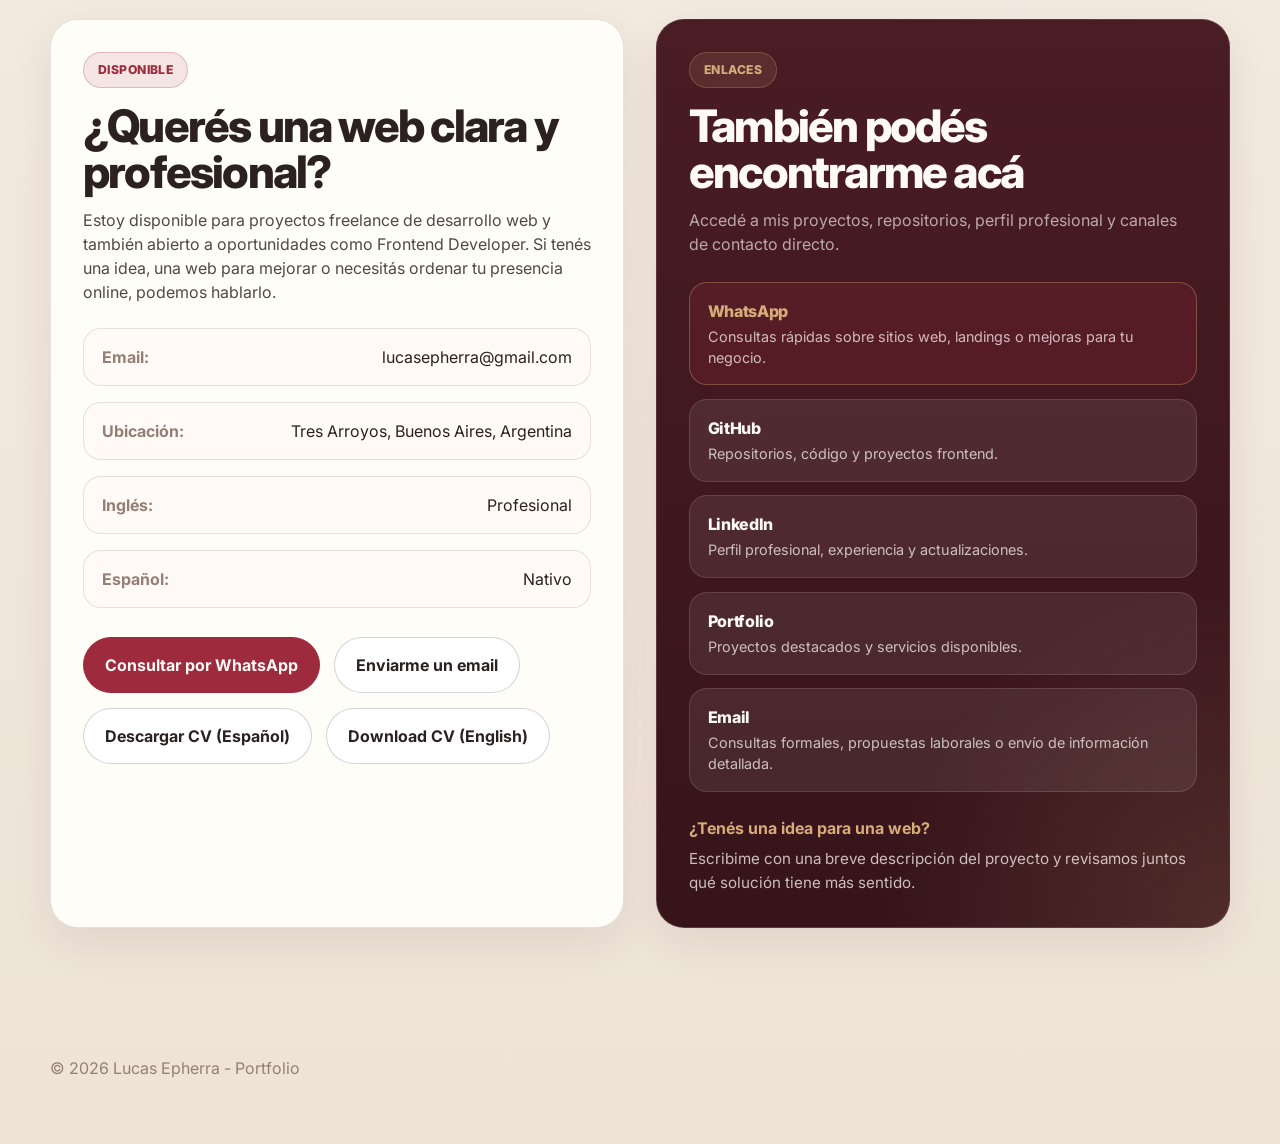
==== commit a0d6a67d: "menu mobile" ====
--- a/es/index.html
+++ b/es/index.html
@@ -111,8 +111,6 @@
             <li><a href="#projects">Proyectos</a></li>
             <li><a href="#contact">Contacto</a></li>
           </ul>
-        </nav>
-
         <div class="nav-controls">
           <div class="language-switch" aria-label="Selector de idioma">
                     <a href="../index.html" hreflang="en" lang="en">EN</a>
@@ -133,15 +131,15 @@
             <span data-theme-label>Oscuro</span>
           </button>
         </div>
-      </div>
-    </header>
+      </nav></div>
+</header>
 
     <main>
       <section class="hero container" id="home">
         <div class="hero-grid">
           <article class="hero-copy fade-up">
             <span class="eyebrow"
-              >Portfolio · React / Next.js / TypeScript </span
+              >Portfolio · React / Next.js / TypeScript · Supabase</span
             >
 
             <h1 class="hero-title">
--- a/css/style.css
+++ b/css/style.css
@@ -2189,3 +2189,127 @@
     justify-content: flex-end;
   }
 }
+
+
+/* Mobile navigation: keep language and theme controls inside the collapsible menu */
+.nav-inner > nav {
+  display: flex;
+  align-items: center;
+  gap: 1rem;
+}
+
+@media (max-width: 760px) {
+  .nav-inner {
+    min-height: auto;
+    display: grid;
+    grid-template-columns: 1fr auto;
+    align-items: center;
+    gap: 0.85rem;
+    padding-block: 0.9rem;
+  }
+
+  .brand {
+    min-width: 0;
+  }
+
+  .brand strong {
+    font-size: 1rem;
+    line-height: 1.1;
+  }
+
+  .brand span {
+    margin-top: 0.25rem;
+    font-size: 0.72rem;
+    letter-spacing: 0.16em;
+  }
+
+  .menu-btn {
+    display: inline-flex;
+    align-items: center;
+    justify-content: center;
+    min-height: 42px;
+    padding: 0.65rem 1rem;
+    font-size: 0.95rem;
+  }
+
+  .nav-inner > nav {
+    grid-column: 1 / -1;
+    width: 100%;
+    display: block;
+  }
+
+  .nav-links {
+    display: none;
+    width: 100%;
+    margin-top: 0;
+  }
+
+  .nav-links.open {
+    display: grid;
+    gap: 0.45rem;
+    padding: 0.8rem;
+    border: 1px solid var(--line);
+    border-radius: 20px 20px 0 0;
+    background: var(--panel);
+    box-shadow: var(--shadow-soft);
+  }
+
+  .nav-links.open a {
+    display: block;
+    padding: 0.75rem 0.85rem;
+    border-radius: 14px;
+  }
+
+  .nav-links.open a:hover,
+  .nav-links.open a:focus-visible {
+    background: rgba(157, 43, 61, 0.1);
+  }
+
+  .nav-links + .nav-controls {
+    display: none;
+  }
+
+  .nav-links.open + .nav-controls {
+    display: flex;
+    width: 100%;
+    justify-content: space-between;
+    align-items: center;
+    gap: 0.65rem;
+    padding: 0.8rem;
+    border: 1px solid var(--line);
+    border-top: 0;
+    border-radius: 0 0 20px 20px;
+    background: var(--panel);
+    box-shadow: var(--shadow-soft);
+  }
+
+  .language-switch,
+  .theme-toggle {
+    min-height: 40px;
+    margin: 0;
+  }
+
+  .language-switch {
+    flex-shrink: 0;
+  }
+
+  .language-switch a {
+    min-width: 44px;
+    min-height: 34px;
+    padding: 0.45rem 0.75rem;
+    font-size: 0.86rem;
+  }
+
+  .theme-toggle {
+    flex: 1;
+    max-width: 150px;
+    padding: 0.55rem 0.9rem;
+    font-size: 0.86rem;
+  }
+
+  html[data-theme="dark"] .nav-links.open,
+  html[data-theme="dark"] .nav-links.open + .nav-controls {
+    background: rgba(20, 16, 19, 0.98);
+    border-color: var(--line);
+  }
+}
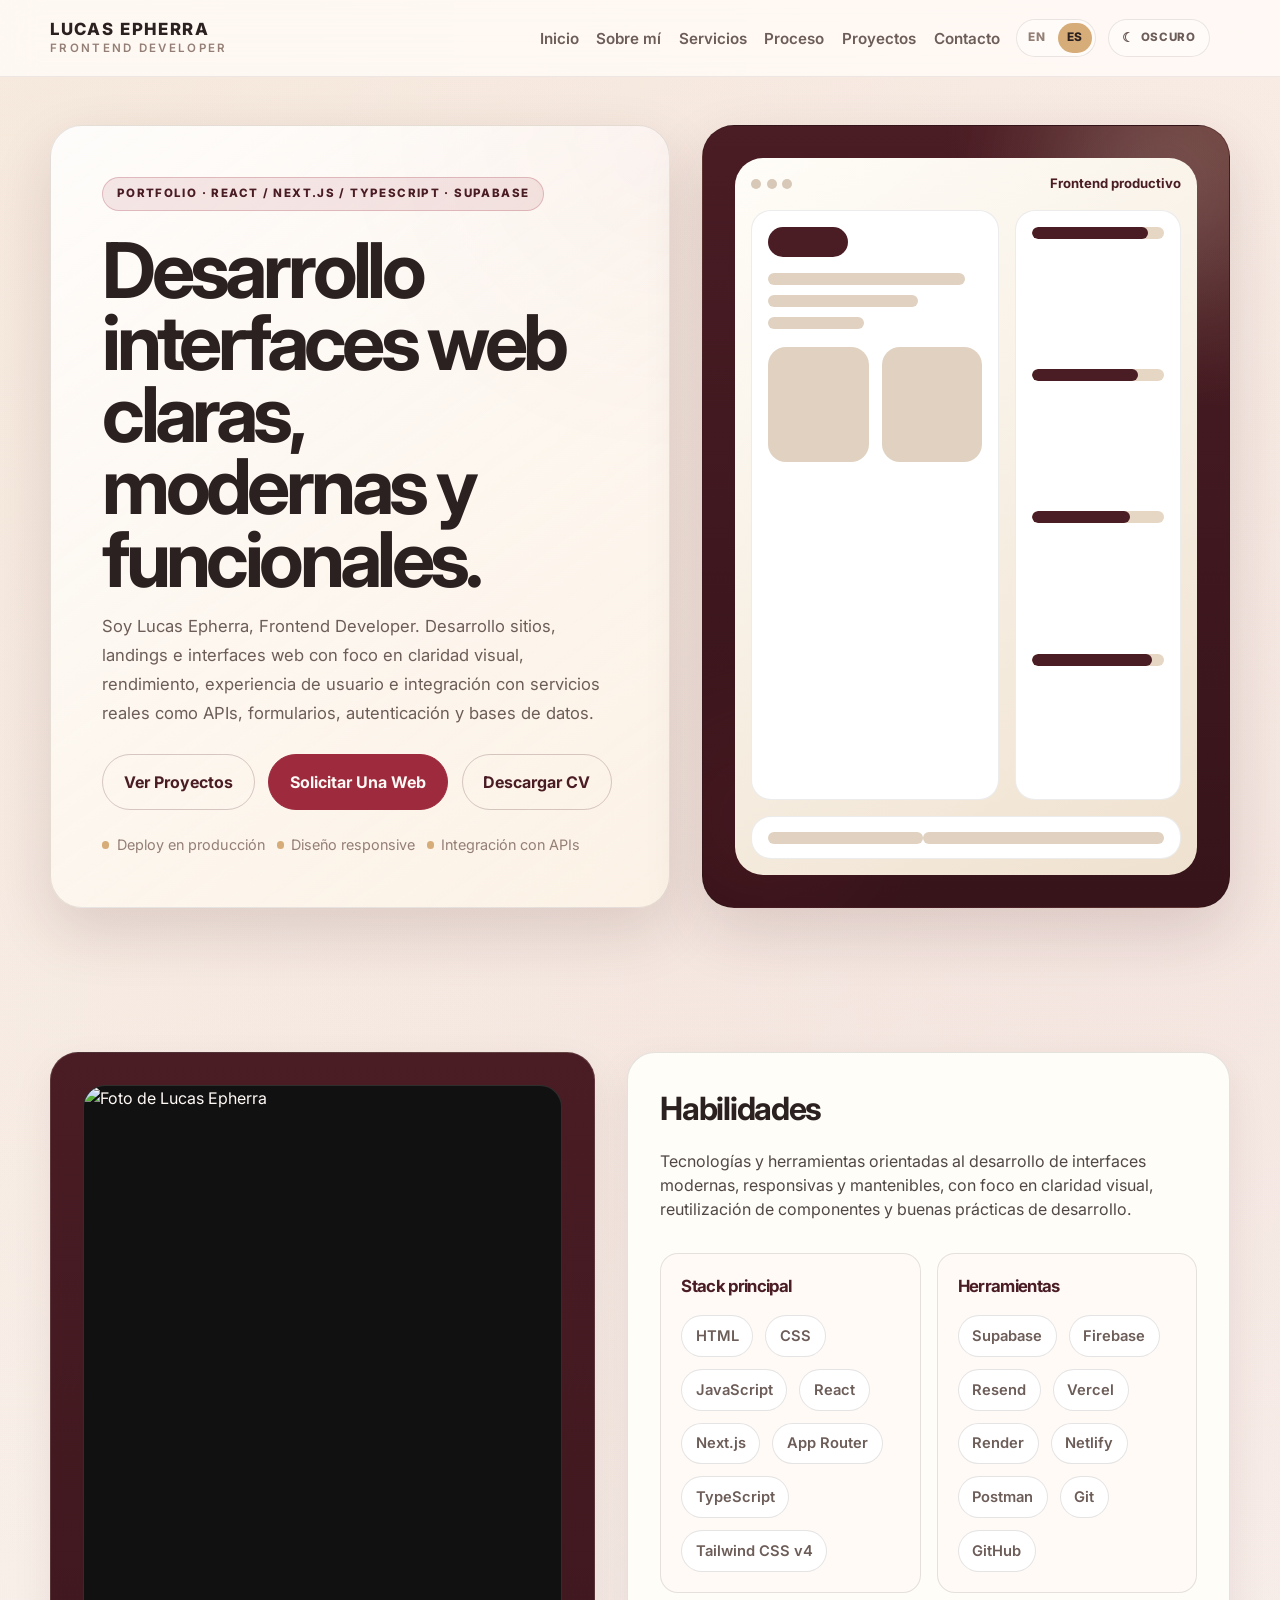
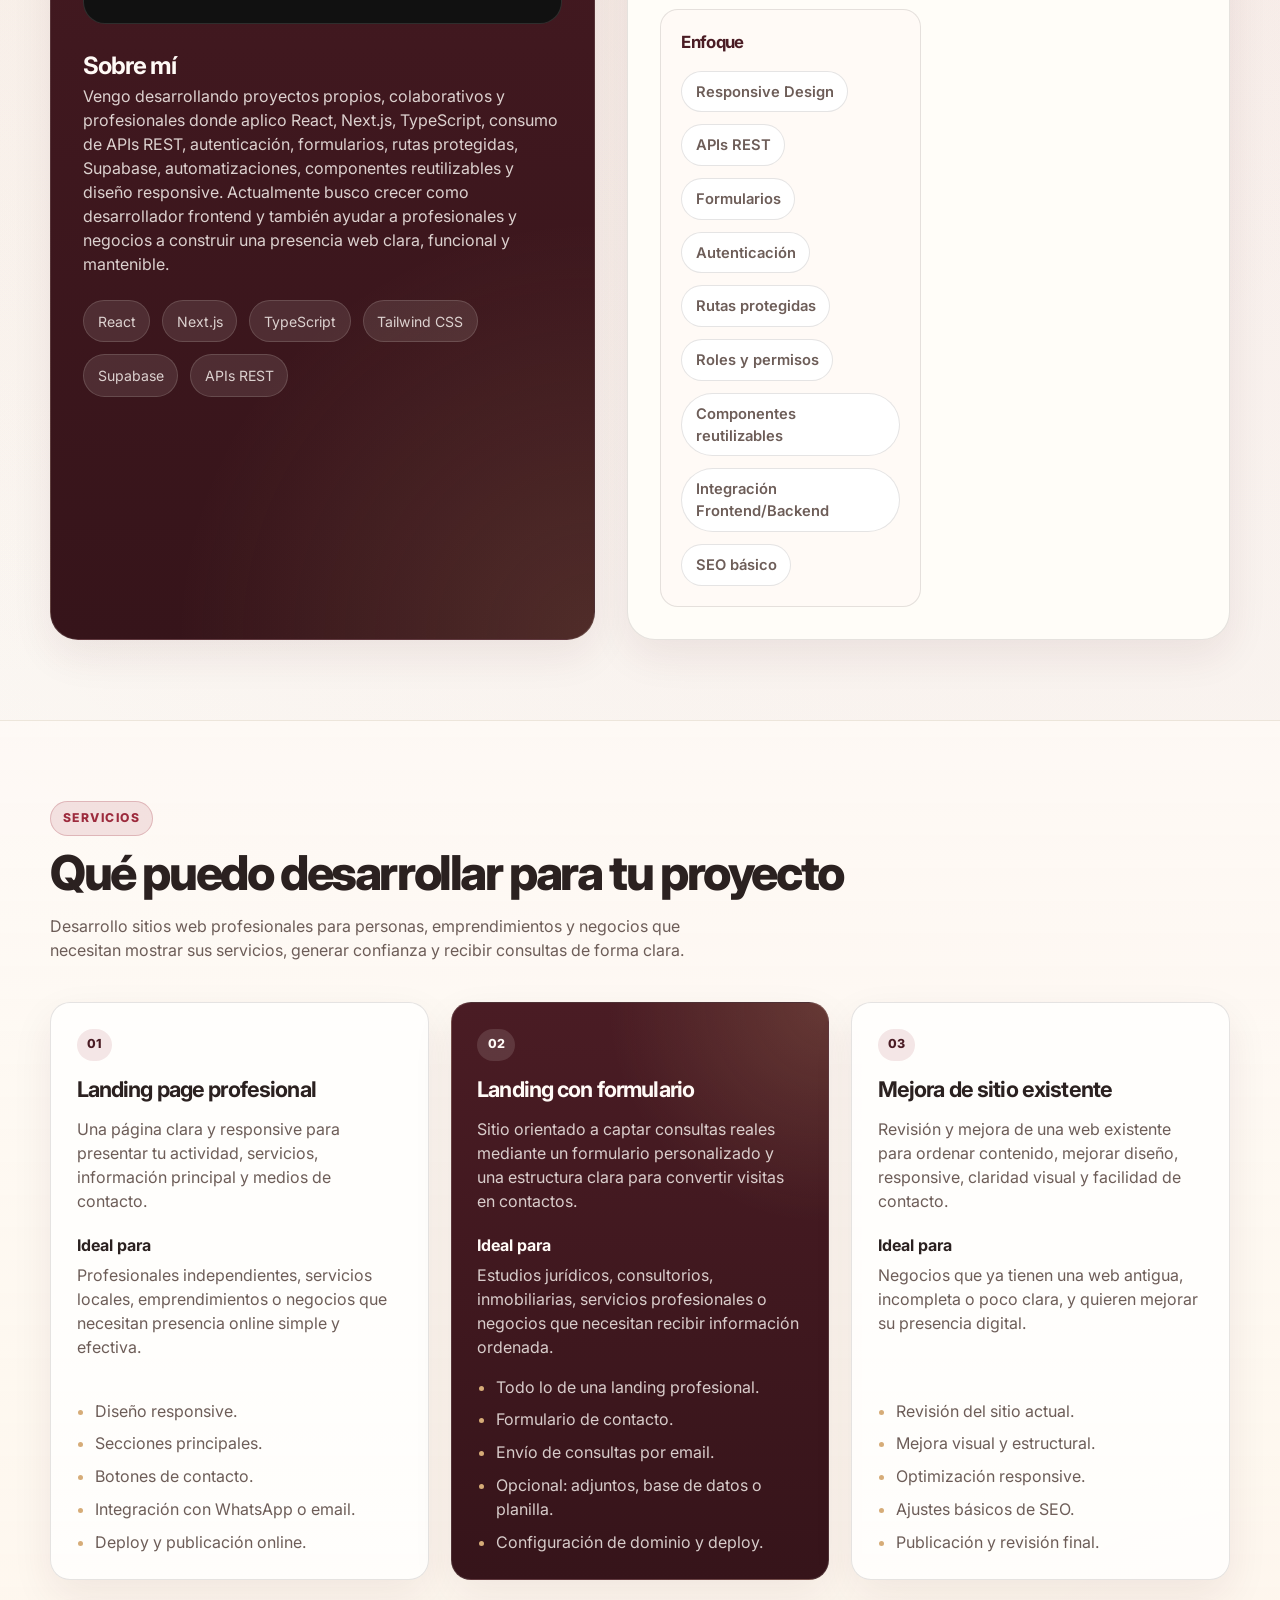
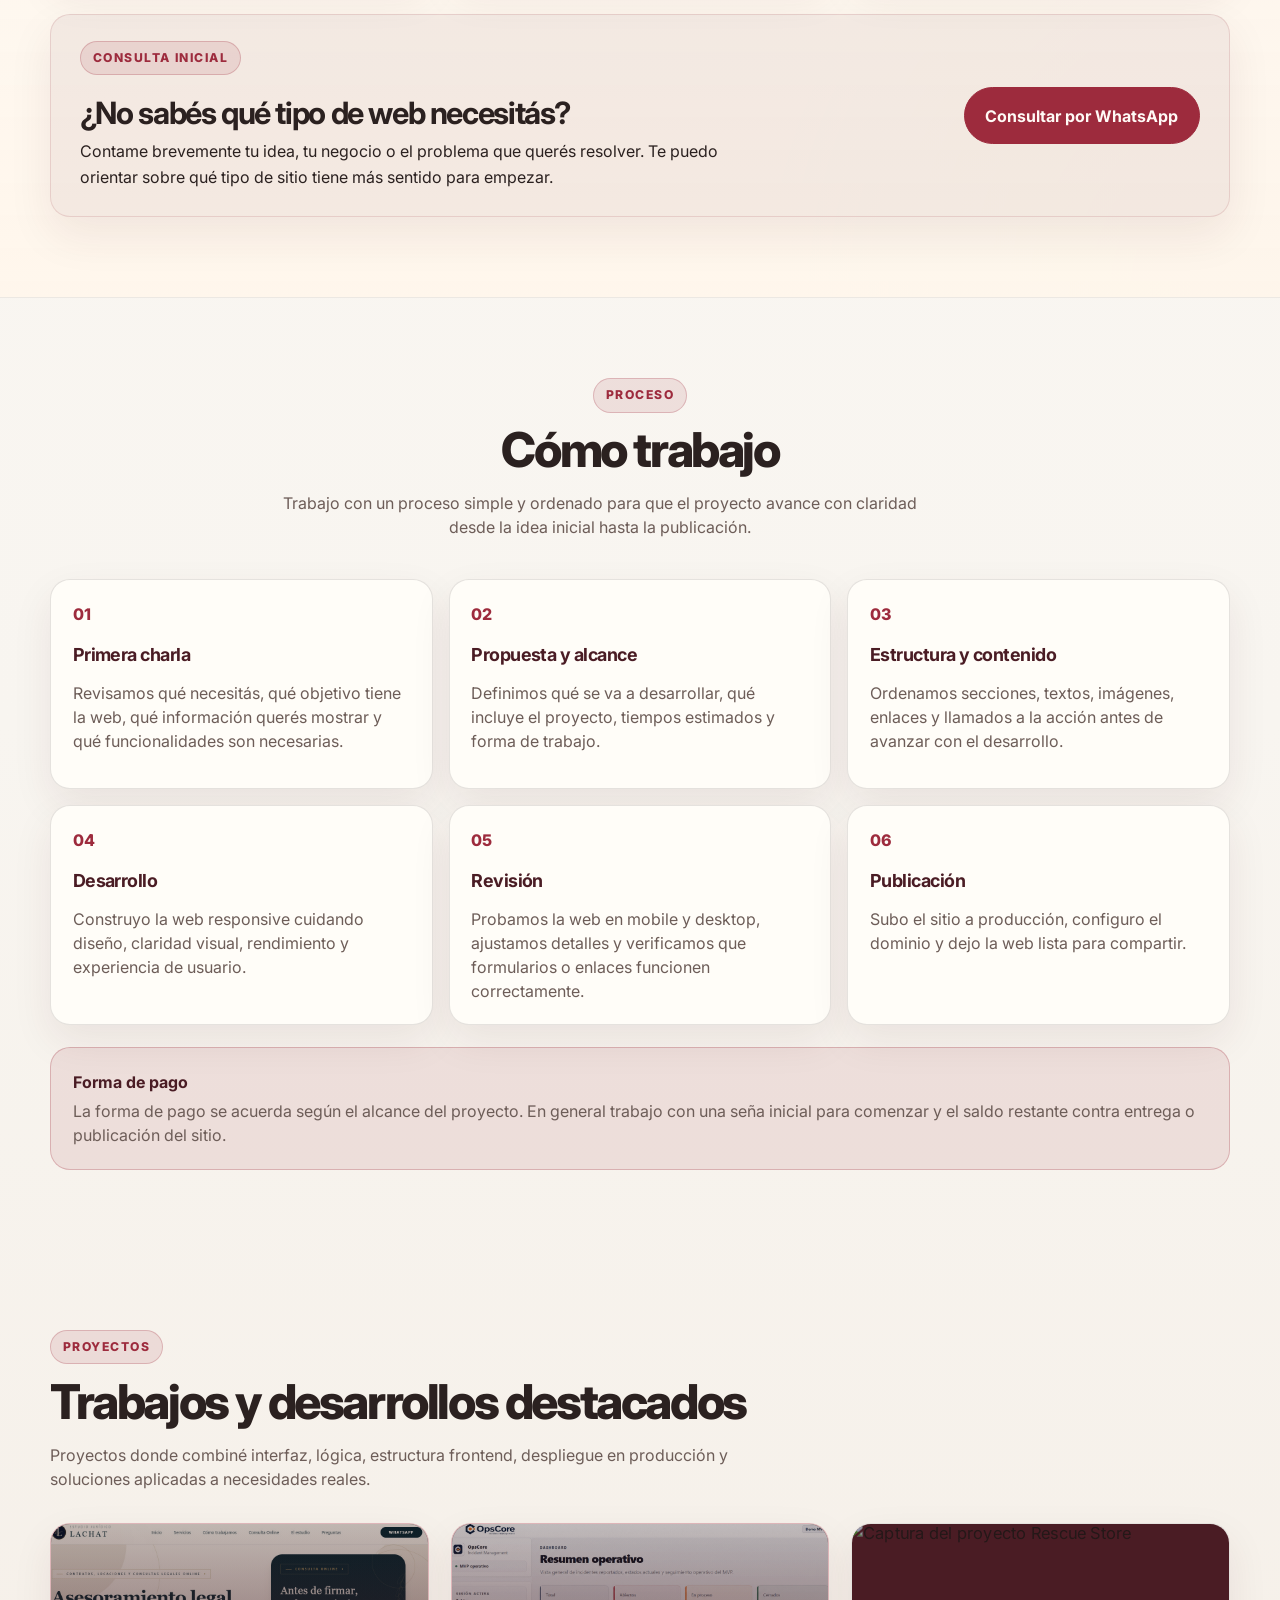
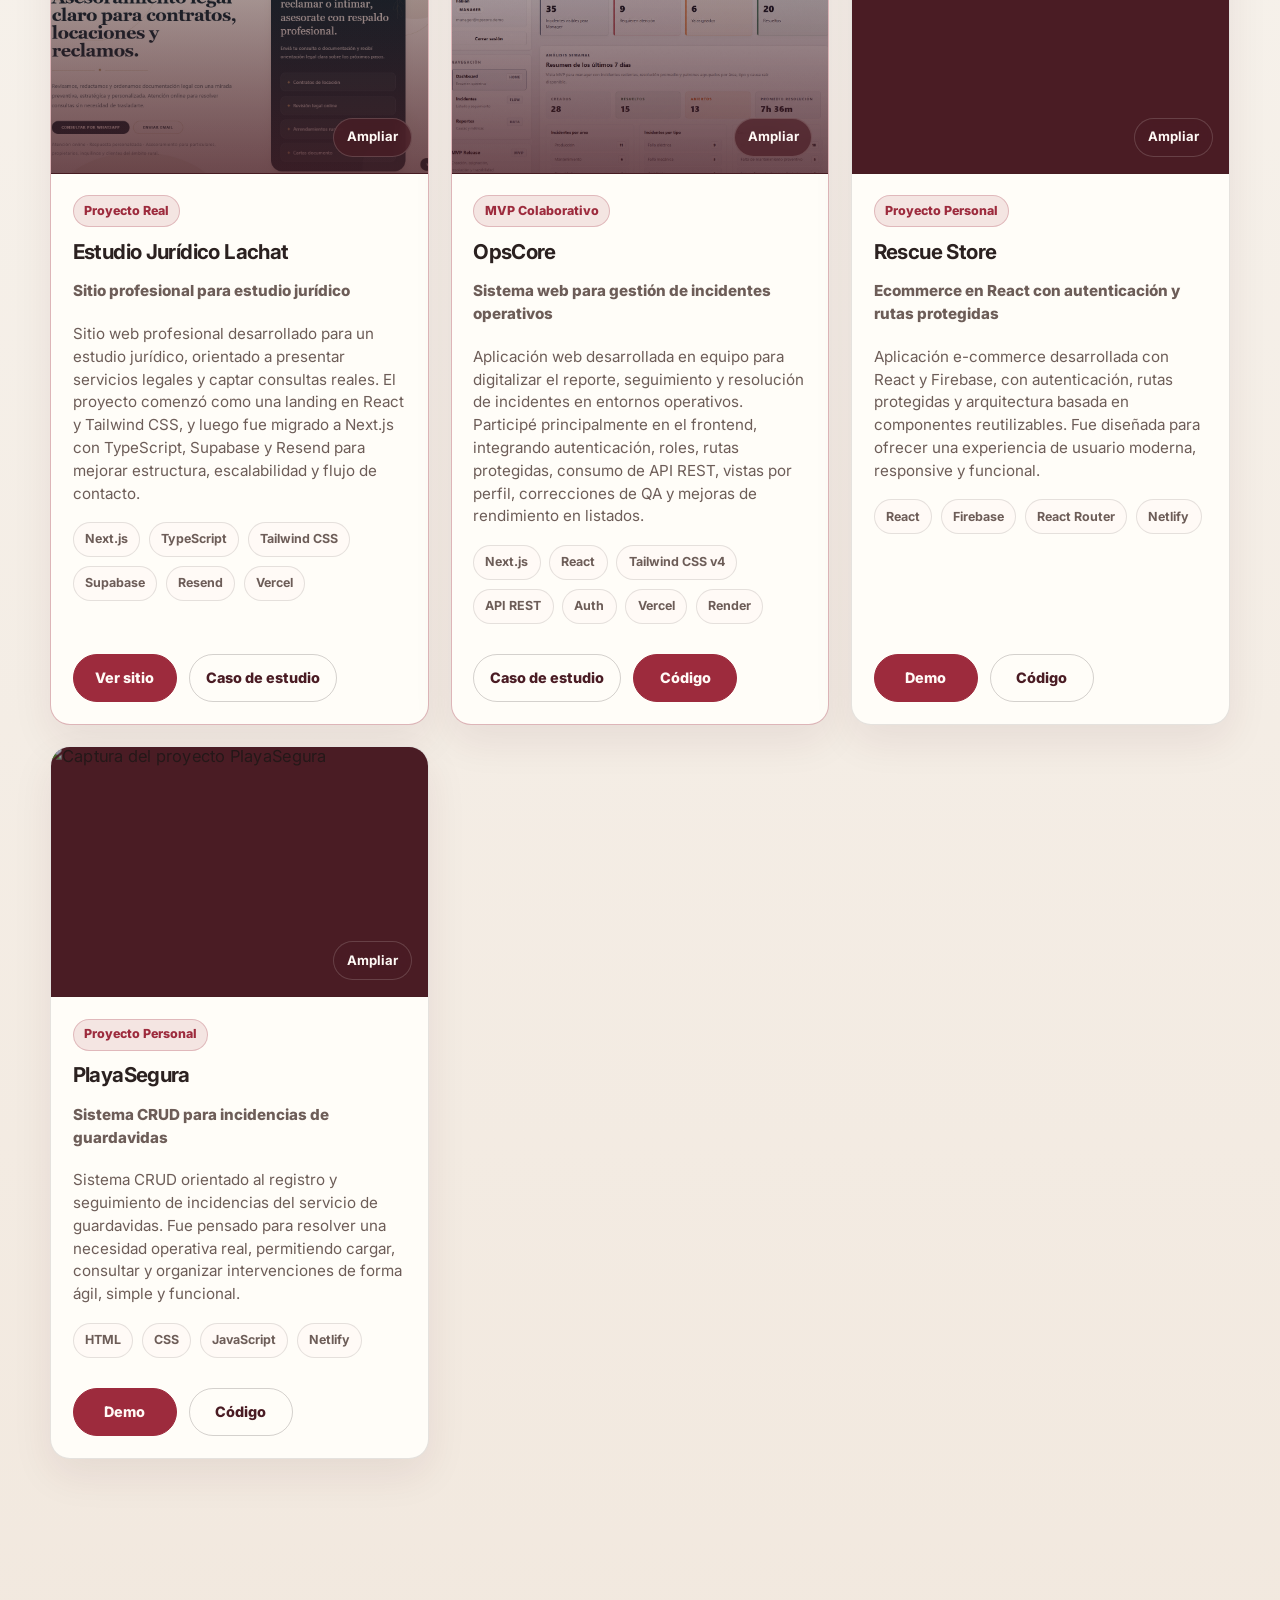
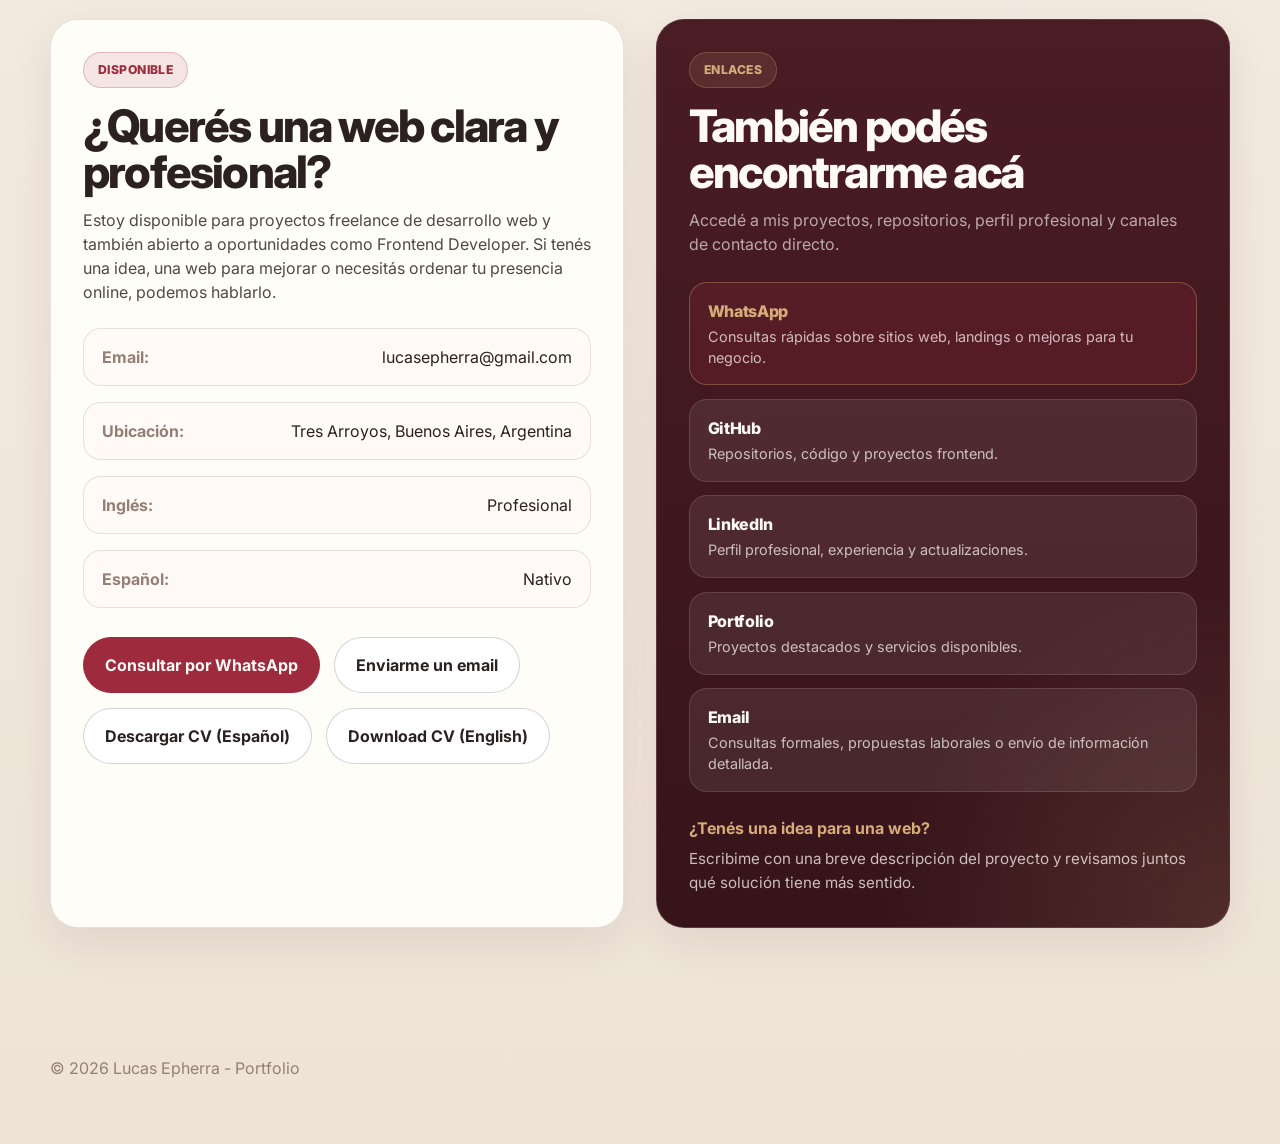
==== commit 654c5434: "menu fixed" ====
--- a/es/index.html
+++ b/es/index.html
@@ -18,8 +18,16 @@
     <meta name="theme-color" content="#F8F5F0" />
 
     <link rel="canonical" href="https://www.lucasepherra.com.ar/es/" />
-    <link rel="alternate" hreflang="en" href="https://www.lucasepherra.com.ar/" />
-    <link rel="alternate" hreflang="es" href="https://www.lucasepherra.com.ar/es/" />
+    <link
+      rel="alternate"
+      hreflang="en"
+      href="https://www.lucasepherra.com.ar/"
+    />
+    <link
+      rel="alternate"
+      hreflang="es"
+      href="https://www.lucasepherra.com.ar/es/"
+    />
 
     <!-- Favicon -->
     <link rel="icon" type="image/x-icon" href="../assets/favicon/favicon.ico" />
@@ -29,7 +37,10 @@
       sizes="32x32"
       href="../assets/favicon/favicon-32x32.png"
     />
-    <link rel="apple-touch-icon" href="../assets/favicon/apple-touch-icon.png" />
+    <link
+      rel="apple-touch-icon"
+      href="../assets/favicon/apple-touch-icon.png"
+    />
 
     <!-- Open Graph -->
     <meta property="og:type" content="website" />
@@ -64,8 +75,15 @@
       (() => {
         const storageKey = "portfolio-theme";
         const storedTheme = localStorage.getItem(storageKey);
-        const prefersDark = window.matchMedia("(prefers-color-scheme: dark)").matches;
-        const theme = storedTheme === "dark" || storedTheme === "light" ? storedTheme : prefersDark ? "dark" : "light";
+        const prefersDark = window.matchMedia(
+          "(prefers-color-scheme: dark)",
+        ).matches;
+        const theme =
+          storedTheme === "dark" || storedTheme === "light"
+            ? storedTheme
+            : prefersDark
+              ? "dark"
+              : "light";
 
         document.documentElement.dataset.theme = theme;
       })();
@@ -79,60 +97,126 @@
       rel="stylesheet"
     />
     <link rel="stylesheet" href="../css/style.css" />
+    <link rel="stylesheet" href="../css/header.css" />
   </head>
 
   <body>
-    <header class="nav">
-      <div class="container nav-inner">
-        <a href="#home" class="brand" aria-label="Ir al inicio">
-          <strong>LUCAS EPHERRA</strong>
-          <span>Frontend Developer</span>
+    <header class="site-header" data-site-header data-menu-state="closed">
+      <div class="site-header__inner">
+        <a href="#home" class="site-header__brand" aria-label="Ir al inicio">
+          <span class="site-header__brand-main">LUCAS EPHERRA</span>
+          <span class="site-header__brand-sub">Frontend Developer</span>
         </a>
 
+        <div class="site-header__desktop" aria-label="Primaria">
+          <div class="site-header__desktop-nav">
+            <ul class="site-header__links" aria-label="Navegación principal">
+              <li><a href="#home">Inicio</a></li>
+              <li><a href="#about">Sobre mí</a></li>
+              <li><a href="#services">Servicios</a></li>
+              <li><a href="#process">Proceso</a></li>
+              <li><a href="#projects">Proyectos</a></li>
+              <li><a href="#contact">Contacto</a></li>
+            </ul>
+
+            <div class="site-header__controls">
+              <div class="site-header__lang" aria-label="Selector de idioma">
+                <a href="../index.html" hreflang="en" lang="en">EN</a>
+                <a
+                  class="is-active"
+                  href="./index.html"
+                  hreflang="es"
+                  lang="es"
+                  aria-current="page"
+                  >ES</a
+                >
+              </div>
+
+              <button
+                class="site-header__theme"
+                type="button"
+                data-theme-toggle
+                aria-label="Cambiar a modo oscuro"
+                data-dark-label="Oscuro"
+                data-light-label="Claro"
+                data-dark-aria="Cambiar a modo oscuro"
+                data-light-aria="Cambiar a modo claro"
+              >
+                <span
+                  class="site-header__theme-icon"
+                  data-theme-icon
+                  aria-hidden="true"
+                  >☾</span
+                >
+                <span data-theme-label>Oscuro</span>
+              </button>
+            </div>
+          </div>
+        </div>
+
         <button
-          class="menu-btn"
-          id="menuBtn"
+          class="site-header__toggle"
           type="button"
+          data-site-menu-button
+          aria-expanded="false"
+          aria-controls="site-mobile-menu"
           aria-label="Abrir menú de navegación"
-          aria-controls="navLinks"
-          aria-expanded="false"
-          data-menu-label="Menú"
-          data-close-label="Cerrar"
         >
-          Menú
+          <span class="site-header__toggle-label">Menú</span>
         </button>
 
-        <nav aria-label="Navegación principal">
-          <ul class="nav-links" id="navLinks">
-            <li><a href="#home">Inicio</a></li>
-            <li><a href="#about">Sobre mí</a></li>
-            <li><a href="#services">Servicios</a></li>
-            <li><a href="#process">Proceso</a></li>
-            <li><a href="#projects">Proyectos</a></li>
-            <li><a href="#contact">Contacto</a></li>
-          </ul>
-        <div class="nav-controls">
-          <div class="language-switch" aria-label="Selector de idioma">
-                    <a href="../index.html" hreflang="en" lang="en">EN</a>
-                    <a class="is-active" href="./index.html" hreflang="es" lang="es" aria-current="page">ES</a>
-                  </div>
-
-          <button
-            class="theme-toggle"
-            id="themeToggle"
-            type="button"
-            aria-label="Cambiar a modo oscuro"
-            data-dark-label="Oscuro"
-            data-light-label="Claro"
-            data-dark-aria="Cambiar a modo oscuro"
-            data-light-aria="Cambiar a modo claro"
-          >
-            <span class="theme-toggle-icon" aria-hidden="true">☾</span>
-            <span data-theme-label>Oscuro</span>
-          </button>
+        <div
+          class="site-header__mobile-panel"
+          id="site-mobile-menu"
+          data-site-menu-panel
+          aria-label="Navegación móvil"
+        >
+          <div class="site-header__mobile-inner">
+            <ul class="site-header__mobile-links">
+              <li><a href="#home" data-site-menu-link>Inicio</a></li>
+              <li><a href="#about" data-site-menu-link>Sobre mí</a></li>
+              <li><a href="#services" data-site-menu-link>Servicios</a></li>
+              <li><a href="#process" data-site-menu-link>Proceso</a></li>
+              <li><a href="#projects" data-site-menu-link>Proyectos</a></li>
+              <li><a href="#contact" data-site-menu-link>Contacto</a></li>
+            </ul>
+
+            <div class="site-header__mobile-footer">
+              <div class="site-header__lang" aria-label="Selector de idioma">
+                <a href="../index.html" hreflang="en" lang="en">EN</a>
+                <a
+                  class="is-active"
+                  href="./index.html"
+                  hreflang="es"
+                  lang="es"
+                  aria-current="page"
+                  >ES</a
+                >
+              </div>
+
+              <button
+                class="site-header__theme"
+                type="button"
+                data-theme-toggle
+                aria-label="Cambiar a modo oscuro"
+                data-dark-label="Oscuro"
+                data-light-label="Claro"
+                data-dark-aria="Cambiar a modo oscuro"
+                data-light-aria="Cambiar a modo claro"
+              >
+                <span
+                  class="site-header__theme-icon"
+                  data-theme-icon
+                  aria-hidden="true"
+                  >☾</span
+                >
+                <span data-theme-label>Oscuro</span>
+              </button>
+            </div>
+          </div>
         </div>
-      </nav></div>
-</header>
+      </div>
+    </header>
 
     <main>
       <section class="hero container" id="home">
@@ -147,10 +231,10 @@
             </h1>
 
             <p class="hero-description">
-              Soy Lucas Epherra, Frontend Developer. Desarrollo sitios,
-              landings e interfaces web con foco en claridad visual,
-              rendimiento, experiencia de usuario e integración con servicios
-              reales como APIs, formularios, autenticación y bases de datos.
+              Soy Lucas Epherra, Frontend Developer. Desarrollo sitios, landings
+              e interfaces web con foco en claridad visual, rendimiento,
+              experiencia de usuario e integración con servicios reales como
+              APIs, formularios, autenticación y bases de datos.
             </p>
 
             <div class="hero-actions" aria-label="Acciones principales">
@@ -240,11 +324,11 @@
             <p>
               Vengo desarrollando proyectos propios, colaborativos y
               profesionales donde aplico React, Next.js, TypeScript, consumo de
-              APIs REST, autenticación, formularios, rutas protegidas,
-              Supabase, automatizaciones, componentes reutilizables y diseño
-              responsive. Actualmente busco crecer como desarrollador frontend
-              y también ayudar a profesionales y negocios a construir una
-              presencia web clara, funcional y mantenible.
+              APIs REST, autenticación, formularios, rutas protegidas, Supabase,
+              automatizaciones, componentes reutilizables y diseño responsive.
+              Actualmente busco crecer como desarrollador frontend y también
+              ayudar a profesionales y negocios a construir una presencia web
+              clara, funcional y mantenible.
             </p>
 
             <div class="about-meta" aria-label="Tecnologías principales">
@@ -587,10 +671,7 @@
                     Ver sitio
                   </a>
 
-                  <a
-                    class="project-link"
-                    href="./projects/estudio-lachat.html"
-                  >
+                  <a class="project-link" href="./projects/estudio-lachat.html">
                     Caso de estudio
                   </a>
                 </div>
@@ -943,7 +1024,7 @@
       </section>
     </main>
 
-    <div class="image-modal" id="imageModal" aria-hidden="true">
+    <div class="image-modal" id="imageModal" aria-hidden="true" inert>
       <div class="image-modal-backdrop" id="imageModalBackdrop"></div>
 
       <div
--- a/css/style.css
+++ b/css/style.css
@@ -174,69 +174,23 @@
   height: 1rem;
 }
 
-.nav {
-  position: sticky;
-  top: 0;
-  z-index: 100;
-  border-bottom: 1px solid rgba(28, 26, 23, 0.08);
-  background: rgba(255, 250, 246, 0.82);
-  backdrop-filter: blur(16px);
-}
-
-.nav-inner {
-  min-height: 76px;
-  display: flex;
-  align-items: center;
-  justify-content: space-between;
-  gap: 1rem;
-}
-
-.brand {
-  display: flex;
-  flex-direction: column;
-}
-
-.brand strong {
-  font-size: 1.05rem;
-  letter-spacing: 0.08em;
-  color: var(--ink);
-}
-
-.brand span {
-  color: var(--muted);
-  font-size: 0.82rem;
-  text-transform: uppercase;
-  letter-spacing: 0.12em;
-}
-
-.nav-links {
-  display: flex;
-  align-items: center;
-  gap: 1.25rem;
-  list-style: none;
-}
-
-.nav-links a {
-  color: var(--ink-soft);
-  font-size: 0.95rem;
-  font-weight: 600;
-  transition: color 0.25s ease;
-}
-
-.nav-links a:hover,
-.nav-links a:focus-visible {
-  color: var(--brand);
-}
-
-.menu-btn {
-  display: none;
-  border: 1px solid var(--line-strong);
-  background: var(--panel);
-  color: var(--ink);
-  border-radius: 999px;
-  padding: 0.7rem 1rem;
-  cursor: pointer;
-}
+
+
+
+
+
+
+
+
+
+
+
+
+
+
+
+
+
 
 .eyebrow {
   display: inline-flex;
@@ -1390,38 +1344,13 @@
     padding: 4rem 0;
   }
 
-  .menu-btn {
-    display: inline-flex;
-  }
-
-  .nav-links {
-    position: absolute;
-    left: 1rem;
-    right: 1rem;
-    top: calc(100% + 0.8rem);
-    flex-direction: column;
-    align-items: stretch;
-    padding: 1rem;
-    background: rgba(255, 250, 246, 0.98);
-    border: 1px solid var(--line);
-    border-radius: 20px;
-    box-shadow: var(--shadow-soft);
-    opacity: 0;
-    pointer-events: none;
-    transform: translateY(-10px);
-    transition: 0.25s ease;
-  }
-
-  .nav-links.open {
-    opacity: 1;
-    pointer-events: auto;
-    transform: translateY(0);
-  }
-
-  .nav-links a {
-    display: block;
-    padding: 0.35rem 0;
-  }
+  
+
+  
+
+  
+
+  
 
   .projects-grid,
   .services-grid,
@@ -1824,96 +1753,24 @@
 }
 
 /* Language selector */
-.language-switch {
-  display: inline-flex;
-  align-items: center;
-  gap: 0.25rem;
-  padding: 0.25rem;
-  border: 1px solid var(--line-strong);
-  border-radius: 999px;
-  background: rgba(255, 253, 248, 0.78);
-}
-
-.language-switch a {
-  display: inline-flex;
-  align-items: center;
-  justify-content: center;
-  min-width: 2.4rem;
-  padding: 0.42rem 0.62rem;
-  border-radius: 999px;
-  color: var(--ink-soft);
-  font-size: 0.78rem;
-  font-weight: 800;
-  letter-spacing: 0.04em;
-  text-transform: uppercase;
-  transition:
-    background 0.2s ease,
-    color 0.2s ease;
-}
-
-.language-switch a:hover,
-.language-switch a:focus-visible {
-  color: var(--brand);
-  background: rgba(74, 28, 36, 0.06);
-}
-
-.language-switch a.is-active {
-  color: #fffaf6;
-  background: var(--surface-dark);
-}
-
-@media (max-width: 900px) {
-  .nav-inner {
-    flex-wrap: wrap;
-  }
-
-  .language-switch {
-    order: 3;
-    margin-left: auto;
-  }
-}
+
+
+
+
+
+
+
+
+
 
 /* Theme controls */
-.nav-controls {
-  display: inline-flex;
-  align-items: center;
-  gap: 0.55rem;
-}
-
-.theme-toggle {
-  display: inline-flex;
-  align-items: center;
-  justify-content: center;
-  gap: 0.42rem;
-  min-height: 2.55rem;
-  padding: 0.42rem 0.78rem;
-  border: 1px solid var(--line-strong);
-  border-radius: 999px;
-  background: rgba(255, 253, 248, 0.78);
-  color: var(--ink-soft);
-  cursor: pointer;
-  font-size: 0.78rem;
-  font-weight: 800;
-  letter-spacing: 0.04em;
-  text-transform: uppercase;
-  transition:
-    background 0.2s ease,
-    border-color 0.2s ease,
-    color 0.2s ease,
-    transform 0.2s ease;
-}
-
-.theme-toggle:hover,
-.theme-toggle:focus-visible {
-  color: var(--brand);
-  background: rgba(74, 28, 36, 0.06);
-  transform: translateY(-1px);
-}
-
-.theme-toggle-icon {
-  font-size: 0.95rem;
-  line-height: 1;
-}
+
+
+
+
+
+
+
 
 :root {
   color-scheme: light;
@@ -1964,35 +1821,15 @@
     linear-gradient(180deg, #171115 0%, var(--bg-base) 52%, #0f0c0e 100%);
 }
 
-html[data-theme="dark"] .nav {
-  border-bottom-color: var(--line);
-  background: rgba(20, 16, 19, 0.84);
-}
-
-html[data-theme="dark"] .nav-links a:hover,
-html[data-theme="dark"] .nav-links a:focus-visible {
-  color: var(--brand);
-}
-
-html[data-theme="dark"] .language-switch,
-html[data-theme="dark"] .theme-toggle,
-html[data-theme="dark"] .menu-btn {
-  background: rgba(33, 25, 32, 0.82);
-  border-color: var(--line-strong);
-}
-
-html[data-theme="dark"] .language-switch a:hover,
-html[data-theme="dark"] .language-switch a:focus-visible,
-html[data-theme="dark"] .theme-toggle:hover,
-html[data-theme="dark"] .theme-toggle:focus-visible {
-  color: var(--brand);
-  background: rgba(230, 188, 130, 0.1);
-}
-
-html[data-theme="dark"] .language-switch a.is-active {
-  color: #171115;
-  background: var(--accent-ochre);
-}
+
+
+
+
+
+
+
+
+
 
 html[data-theme="dark"] .section-soft {
   background:
@@ -2163,153 +2000,5 @@
   border-color: var(--line);
   box-shadow: var(--shadow-soft);
 }
-
-@media (max-width: 900px) {
-  .nav-controls {
-    order: 3;
-    margin-left: auto;
-  }
-
-  .language-switch {
-    order: initial;
-    margin-left: 0;
-  }
-}
-
-@media (max-width: 760px) {
-  html[data-theme="dark"] .nav-links {
-    background: rgba(20, 16, 19, 0.98);
-    border-color: var(--line);
-  }
-}
-
-@media (max-width: 520px) {
-  .nav-controls {
-    width: 100%;
-    justify-content: flex-end;
-  }
-}
-
-
-/* Mobile navigation: keep language and theme controls inside the collapsible menu */
-.nav-inner > nav {
-  display: flex;
-  align-items: center;
-  gap: 1rem;
-}
-
-@media (max-width: 760px) {
-  .nav-inner {
-    min-height: auto;
-    display: grid;
-    grid-template-columns: 1fr auto;
-    align-items: center;
-    gap: 0.85rem;
-    padding-block: 0.9rem;
-  }
-
-  .brand {
-    min-width: 0;
-  }
-
-  .brand strong {
-    font-size: 1rem;
-    line-height: 1.1;
-  }
-
-  .brand span {
-    margin-top: 0.25rem;
-    font-size: 0.72rem;
-    letter-spacing: 0.16em;
-  }
-
-  .menu-btn {
-    display: inline-flex;
-    align-items: center;
-    justify-content: center;
-    min-height: 42px;
-    padding: 0.65rem 1rem;
-    font-size: 0.95rem;
-  }
-
-  .nav-inner > nav {
-    grid-column: 1 / -1;
-    width: 100%;
-    display: block;
-  }
-
-  .nav-links {
-    display: none;
-    width: 100%;
-    margin-top: 0;
-  }
-
-  .nav-links.open {
-    display: grid;
-    gap: 0.45rem;
-    padding: 0.8rem;
-    border: 1px solid var(--line);
-    border-radius: 20px 20px 0 0;
-    background: var(--panel);
-    box-shadow: var(--shadow-soft);
-  }
-
-  .nav-links.open a {
-    display: block;
-    padding: 0.75rem 0.85rem;
-    border-radius: 14px;
-  }
-
-  .nav-links.open a:hover,
-  .nav-links.open a:focus-visible {
-    background: rgba(157, 43, 61, 0.1);
-  }
-
-  .nav-links + .nav-controls {
-    display: none;
-  }
-
-  .nav-links.open + .nav-controls {
-    display: flex;
-    width: 100%;
-    justify-content: space-between;
-    align-items: center;
-    gap: 0.65rem;
-    padding: 0.8rem;
-    border: 1px solid var(--line);
-    border-top: 0;
-    border-radius: 0 0 20px 20px;
-    background: var(--panel);
-    box-shadow: var(--shadow-soft);
-  }
-
-  .language-switch,
-  .theme-toggle {
-    min-height: 40px;
-    margin: 0;
-  }
-
-  .language-switch {
-    flex-shrink: 0;
-  }
-
-  .language-switch a {
-    min-width: 44px;
-    min-height: 34px;
-    padding: 0.45rem 0.75rem;
-    font-size: 0.86rem;
-  }
-
-  .theme-toggle {
-    flex: 1;
-    max-width: 150px;
-    padding: 0.55rem 0.9rem;
-    font-size: 0.86rem;
-  }
-
-  html[data-theme="dark"] .nav-links.open,
-  html[data-theme="dark"] .nav-links.open + .nav-controls {
-    background: rgba(20, 16, 19, 0.98);
-    border-color: var(--line);
-  }
-}
+/* Final mobile navbar aesthetic: brand + hamburger only, controls inside the expanded panel */
+/* Final mobile nav: minimal hamburger + single clean dropdown panel */
--- a/css/header.css
+++ b/css/header.css
@@ -0,0 +1,464 @@
+:root {
+  --header-bg-light: rgba(255, 250, 246, 0.9);
+  --header-bg-dark: rgba(20, 16, 19, 0.92);
+  --header-panel-light:
+    radial-gradient(circle at top right, rgba(214, 172, 120, 0.14), transparent 34%),
+    linear-gradient(180deg, rgba(248, 243, 235, 0.99), rgba(242, 234, 222, 0.99));
+  --header-panel-dark:
+    radial-gradient(circle at top right, rgba(214, 172, 120, 0.08), transparent 34%),
+    linear-gradient(180deg, rgba(25, 19, 24, 0.98), rgba(15, 11, 14, 0.98));
+}
+
+/* ==========================================================================
+   Site Header
+   Scoped component to avoid collisions with legacy .nav rules
+   ========================================================================== */
+
+.site-header {
+  position: sticky;
+  isolation: isolate;
+  top: 0;
+  z-index: 1100;
+  border-bottom: 1px solid rgba(43, 33, 32, 0.08);
+  background: var(--header-bg-light);
+  backdrop-filter: blur(18px);
+  -webkit-backdrop-filter: blur(18px);
+}
+
+.site-header__inner {
+  width: min(100% - 2rem, var(--max-width, 1180px));
+  margin: 0 auto;
+  min-height: 76px;
+  display: grid;
+  grid-template-columns: auto 1fr auto;
+  align-items: center;
+  gap: 1.25rem;
+}
+
+.site-header__brand {
+  display: inline-flex;
+  flex-direction: column;
+  justify-content: center;
+  min-width: 0;
+  color: inherit;
+  text-decoration: none;
+}
+
+.site-header__brand-main {
+  color: var(--ink, #2b2120);
+  font-size: 1.05rem;
+  font-weight: 800;
+  line-height: 1.05;
+  letter-spacing: 0.1em;
+  white-space: nowrap;
+}
+
+.site-header__brand-sub {
+  margin-top: 0.2rem;
+  color: var(--muted, #947f76);
+  font-size: 0.72rem;
+  font-weight: 600;
+  line-height: 1.1;
+  letter-spacing: 0.2em;
+  text-transform: uppercase;
+  white-space: nowrap;
+}
+
+.site-header__desktop {
+  min-width: 0;
+}
+
+.site-header__desktop-nav {
+  display: flex;
+  align-items: center;
+  justify-content: flex-end;
+  gap: 1rem;
+}
+
+.site-header__links {
+  display: flex;
+  align-items: center;
+  gap: 1.1rem;
+  list-style: none;
+  margin: 0;
+  padding: 0;
+}
+
+.site-header__links a {
+  color: var(--ink-soft, #6d5d58);
+  font-size: 0.95rem;
+  font-weight: 600;
+  text-decoration: none;
+  transition: color 0.22s ease;
+}
+
+.site-header__links a:hover,
+.site-header__links a:focus-visible {
+  color: var(--brand, #4a1c24);
+  outline: none;
+}
+
+.site-header__controls {
+  display: flex;
+  align-items: center;
+  gap: 0.75rem;
+}
+
+.site-header__lang {
+  display: inline-flex;
+  align-items: center;
+  gap: 0.2rem;
+  padding: 0.2rem;
+  border: 1px solid rgba(43, 33, 32, 0.1);
+  border-radius: 999px;
+  background: rgba(255, 255, 255, 0.45);
+}
+
+.site-header__lang a {
+  display: inline-flex;
+  align-items: center;
+  justify-content: center;
+  min-width: 34px;
+  min-height: 30px;
+  padding: 0.3rem 0.55rem;
+  border-radius: 999px;
+  color: var(--muted, #947f76);
+  font-size: 0.74rem;
+  font-weight: 800;
+  letter-spacing: 0.05em;
+  text-decoration: none;
+}
+
+.site-header__lang a[aria-current="page"],
+.site-header__lang a.is-active {
+  background: var(--accent-ochre, #d6ac78);
+  color: var(--text-main, #2b2120);
+}
+
+.site-header__theme {
+  display: inline-flex;
+  align-items: center;
+  justify-content: center;
+  gap: 0.38rem;
+  min-height: 38px;
+  padding: 0.52rem 0.82rem;
+  border: 1px solid rgba(43, 33, 32, 0.1);
+  border-radius: 999px;
+  background: rgba(255, 255, 255, 0.45);
+  color: var(--ink-soft, #6d5d58);
+  font-size: 0.72rem;
+  font-weight: 800;
+  letter-spacing: 0.06em;
+  text-transform: uppercase;
+  cursor: pointer;
+}
+
+.site-header__theme:hover,
+.site-header__theme:focus-visible {
+  color: var(--brand, #4a1c24);
+  background: rgba(255, 255, 255, 0.72);
+  outline: none;
+}
+
+.site-header__theme-icon {
+  font-size: 0.84rem;
+  line-height: 1;
+}
+
+.site-header__toggle {
+  display: none;
+  position: relative;
+  width: 48px;
+  height: 48px;
+  min-width: 48px;
+  min-height: 48px;
+  padding: 0;
+  border: 1px solid rgba(43, 33, 32, 0.14);
+  border-radius: 999px;
+  background: rgba(255, 253, 248, 0.78);
+  color: var(--ink, #2b2120);
+  box-shadow: 0 10px 24px rgba(43, 33, 32, 0.08);
+  cursor: pointer;
+}
+
+.site-header__toggle-label {
+  position: absolute;
+  width: 1px;
+  height: 1px;
+  overflow: hidden;
+  clip-path: inset(50%);
+  white-space: nowrap;
+}
+
+.site-header__toggle::before,
+.site-header__toggle::after {
+  content: "";
+  position: absolute;
+  left: 50%;
+  width: 18px;
+  height: 2px;
+  border-radius: 999px;
+  background: currentColor;
+  transform-origin: center;
+  transition:
+    transform 0.22s ease,
+    opacity 0.22s ease,
+    box-shadow 0.22s ease;
+}
+
+.site-header__toggle::before {
+  transform: translateX(-50%) translateY(-4px);
+  box-shadow: 0 8px 0 currentColor;
+}
+
+.site-header__toggle::after {
+  transform: translateX(-50%);
+  opacity: 0;
+}
+
+.site-header[data-menu-state="open"] .site-header__toggle::before {
+  transform: translateX(-50%) rotate(45deg);
+  box-shadow: none;
+}
+
+.site-header[data-menu-state="open"] .site-header__toggle::after {
+  transform: translateX(-50%) rotate(-45deg);
+  opacity: 1;
+}
+
+.site-header__mobile-panel {
+  display: none;
+}
+
+@media (max-width: 920px) {
+  body.has-menu-open {
+    overflow: hidden;
+  }
+
+  .site-header__inner {
+    grid-template-columns: minmax(0, 1fr) auto;
+    gap: 0.75rem;
+    min-height: 76px;
+    padding-block: 0.85rem;
+  }
+
+  .site-header__brand {
+    position: relative;
+    z-index: 3;
+  }
+
+  .site-header__brand-main {
+    font-size: clamp(0.98rem, 4.6vw, 1.14rem);
+    letter-spacing: 0.12em;
+  }
+
+  .site-header__brand-sub {
+    font-size: 0.64rem;
+    letter-spacing: 0.18em;
+  }
+
+  .site-header__desktop {
+    display: none;
+  }
+
+  .site-header__toggle {
+    display: inline-grid;
+    place-items: center;
+    z-index: 3;
+  }
+
+  .site-header__mobile-panel {
+    position: absolute;
+    top: calc(100% + 0.5rem);
+    left: 1rem;
+    right: 1rem;
+    display: block;
+    opacity: 0;
+    visibility: hidden;
+    pointer-events: none;
+    transform: translateY(-10px);
+    transition:
+      opacity 0.22s ease,
+      transform 0.22s ease,
+      visibility 0.22s ease;
+    border: 1px solid rgba(214, 194, 168, 0.78);
+    border-radius: 30px;
+    background: var(--header-panel-light);
+    box-shadow: 0 24px 56px rgba(43, 33, 32, 0.12);
+    overflow: hidden;
+  }
+
+  .site-header[data-menu-state="open"] .site-header__mobile-panel {
+    opacity: 1;
+    visibility: visible;
+    pointer-events: auto;
+    transform: translateY(0);
+  }
+
+  .site-header__mobile-inner {
+    padding: 0.85rem;
+  }
+
+  .site-header__mobile-links {
+    list-style: none;
+    margin: 0;
+    padding: 0;
+  }
+
+  .site-header__mobile-links li + li {
+    border-top: 1px solid rgba(43, 33, 32, 0.08);
+  }
+
+  .site-header__mobile-links a {
+    display: flex;
+    align-items: center;
+    min-height: 54px;
+    padding: 0 1rem;
+    border-radius: 18px;
+    color: #234553;
+    font-size: 0.97rem;
+    font-weight: 600;
+    letter-spacing: -0.01em;
+    text-decoration: none;
+    transition:
+      color 0.2s ease,
+      background 0.2s ease,
+      transform 0.2s ease;
+  }
+
+  .site-header__mobile-links a:hover,
+  .site-header__mobile-links a:focus-visible {
+    color: var(--brand, #4a1c24);
+    background: rgba(255, 255, 255, 0.46);
+    transform: translateX(2px);
+    outline: none;
+  }
+
+  .site-header__mobile-footer {
+    display: flex;
+    align-items: center;
+    justify-content: space-between;
+    gap: 0.75rem;
+    margin-top: 0.7rem;
+    padding-top: 0.9rem;
+    border-top: 1px solid rgba(43, 33, 32, 0.08);
+  }
+
+  .site-header__mobile-footer .site-header__lang,
+  .site-header__mobile-footer .site-header__theme {
+    flex: 0 0 auto;
+  }
+}
+
+@media (max-width: 420px) {
+  .site-header__brand-main {
+    font-size: 0.94rem;
+    letter-spacing: 0.11em;
+  }
+
+  .site-header__brand-sub {
+    font-size: 0.6rem;
+    letter-spacing: 0.16em;
+  }
+
+  .site-header__mobile-links a {
+    min-height: 52px;
+    padding-inline: 0.9rem;
+  }
+
+  .site-header__mobile-footer {
+    padding-top: 0.85rem;
+  }
+
+  .site-header__theme {
+    padding-inline: 0.72rem;
+  }
+}
+
+html[data-theme="dark"] .site-header {
+  border-bottom-color: rgba(255, 250, 246, 0.08);
+  background: var(--header-bg-dark);
+}
+
+html[data-theme="dark"] .site-header__brand-main {
+  color: #fffaf6;
+}
+
+html[data-theme="dark"] .site-header__brand-sub {
+  color: rgba(255, 250, 246, 0.58);
+}
+
+html[data-theme="dark"] .site-header__links a {
+  color: rgba(255, 250, 246, 0.74);
+}
+
+html[data-theme="dark"] .site-header__links a:hover,
+html[data-theme="dark"] .site-header__links a:focus-visible {
+  color: var(--accent-ochre, #d6ac78);
+}
+
+html[data-theme="dark"] .site-header__toggle {
+  border-color: rgba(255, 250, 246, 0.12);
+  background: rgba(255, 250, 246, 0.05);
+  color: #fffaf6;
+  box-shadow: 0 12px 28px rgba(0, 0, 0, 0.28);
+}
+
+html[data-theme="dark"] .site-header__lang,
+html[data-theme="dark"] .site-header__theme {
+  border-color: rgba(255, 250, 246, 0.1);
+  background: rgba(255, 250, 246, 0.05);
+}
+
+html[data-theme="dark"] .site-header__lang a {
+  color: rgba(255, 250, 246, 0.58);
+}
+
+html[data-theme="dark"] .site-header__lang a[aria-current="page"],
+html[data-theme="dark"] .site-header__lang a.is-active {
+  background: var(--accent-ochre, #d6ac78);
+  color: #171015;
+}
+
+html[data-theme="dark"] .site-header__theme {
+  color: rgba(255, 250, 246, 0.7);
+}
+
+html[data-theme="dark"] .site-header__theme:hover,
+html[data-theme="dark"] .site-header__theme:focus-visible {
+  color: var(--accent-ochre, #d6ac78);
+  background: rgba(255, 250, 246, 0.08);
+}
+
+html[data-theme="dark"] .site-header__mobile-panel {
+  border-color: rgba(255, 250, 246, 0.08);
+  background: var(--header-panel-dark);
+  box-shadow: 0 28px 64px rgba(0, 0, 0, 0.34);
+}
+
+html[data-theme="dark"] .site-header__mobile-links li + li {
+  border-top-color: rgba(255, 250, 246, 0.08);
+}
+
+html[data-theme="dark"] .site-header__mobile-links a {
+  color: rgba(255, 250, 246, 0.86);
+}
+
+html[data-theme="dark"] .site-header__mobile-links a:hover,
+html[data-theme="dark"] .site-header__mobile-links a:focus-visible {
+  color: var(--accent-ochre, #d6ac78);
+  background: rgba(255, 250, 246, 0.05);
+}
+
+html[data-theme="dark"] .site-header__mobile-footer {
+  border-top-color: rgba(255, 250, 246, 0.08);
+}
+
+@media (prefers-reduced-motion: reduce) {
+  .site-header__toggle::before,
+  .site-header__toggle::after,
+  .site-header__mobile-panel,
+  .site-header__mobile-links a {
+    transition: none;
+  }
+}
